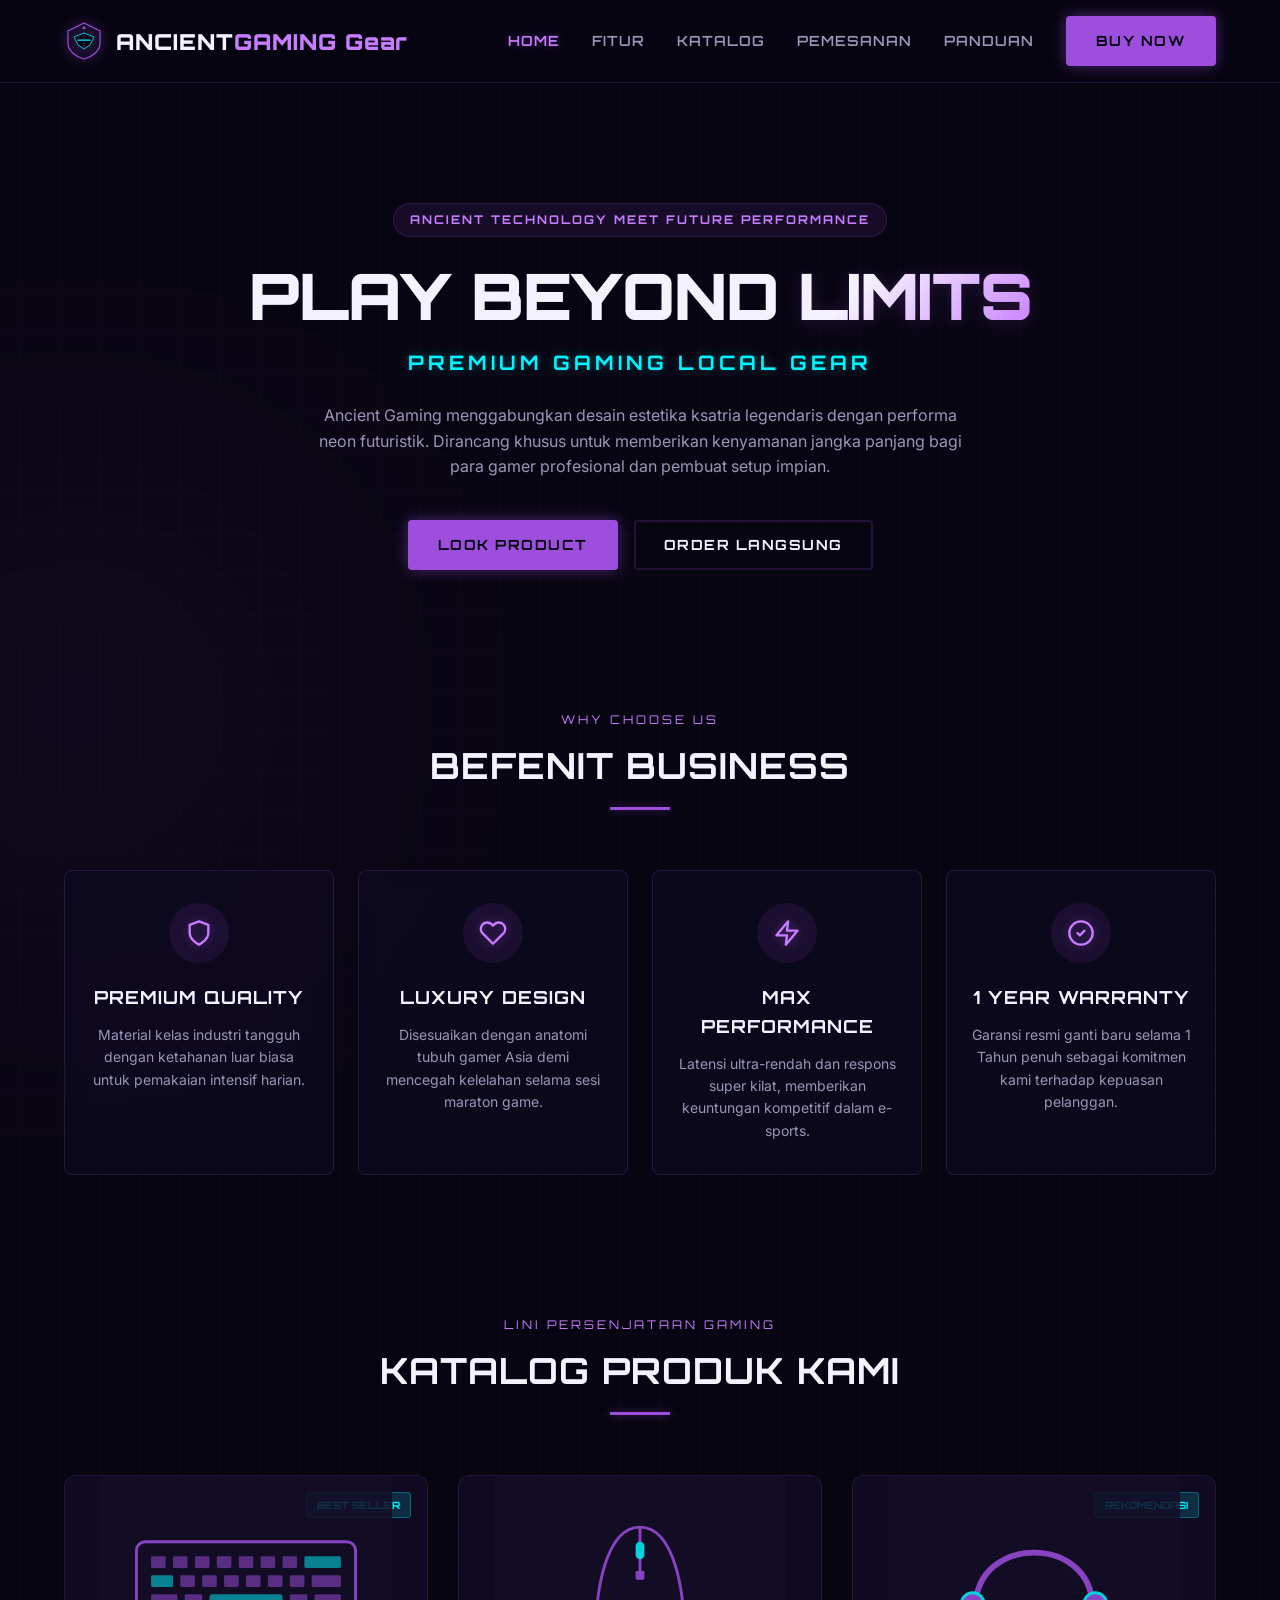
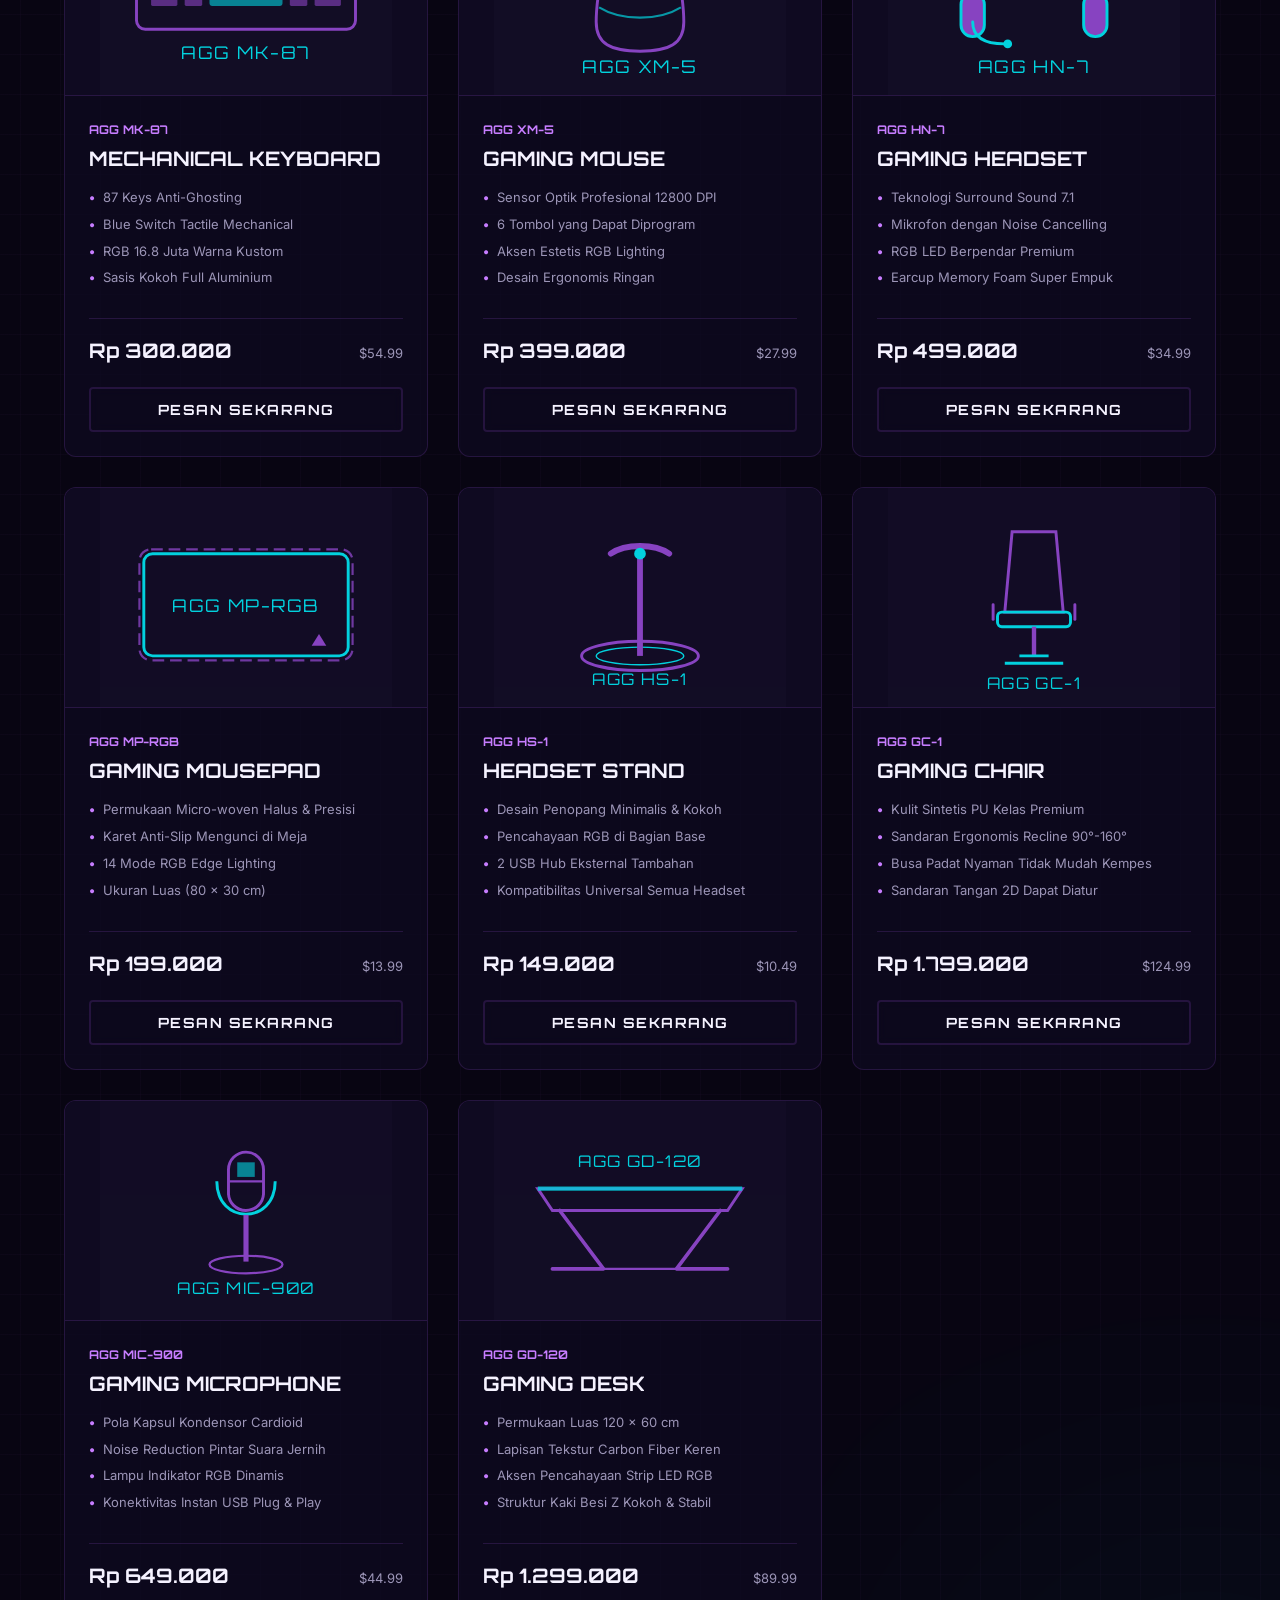
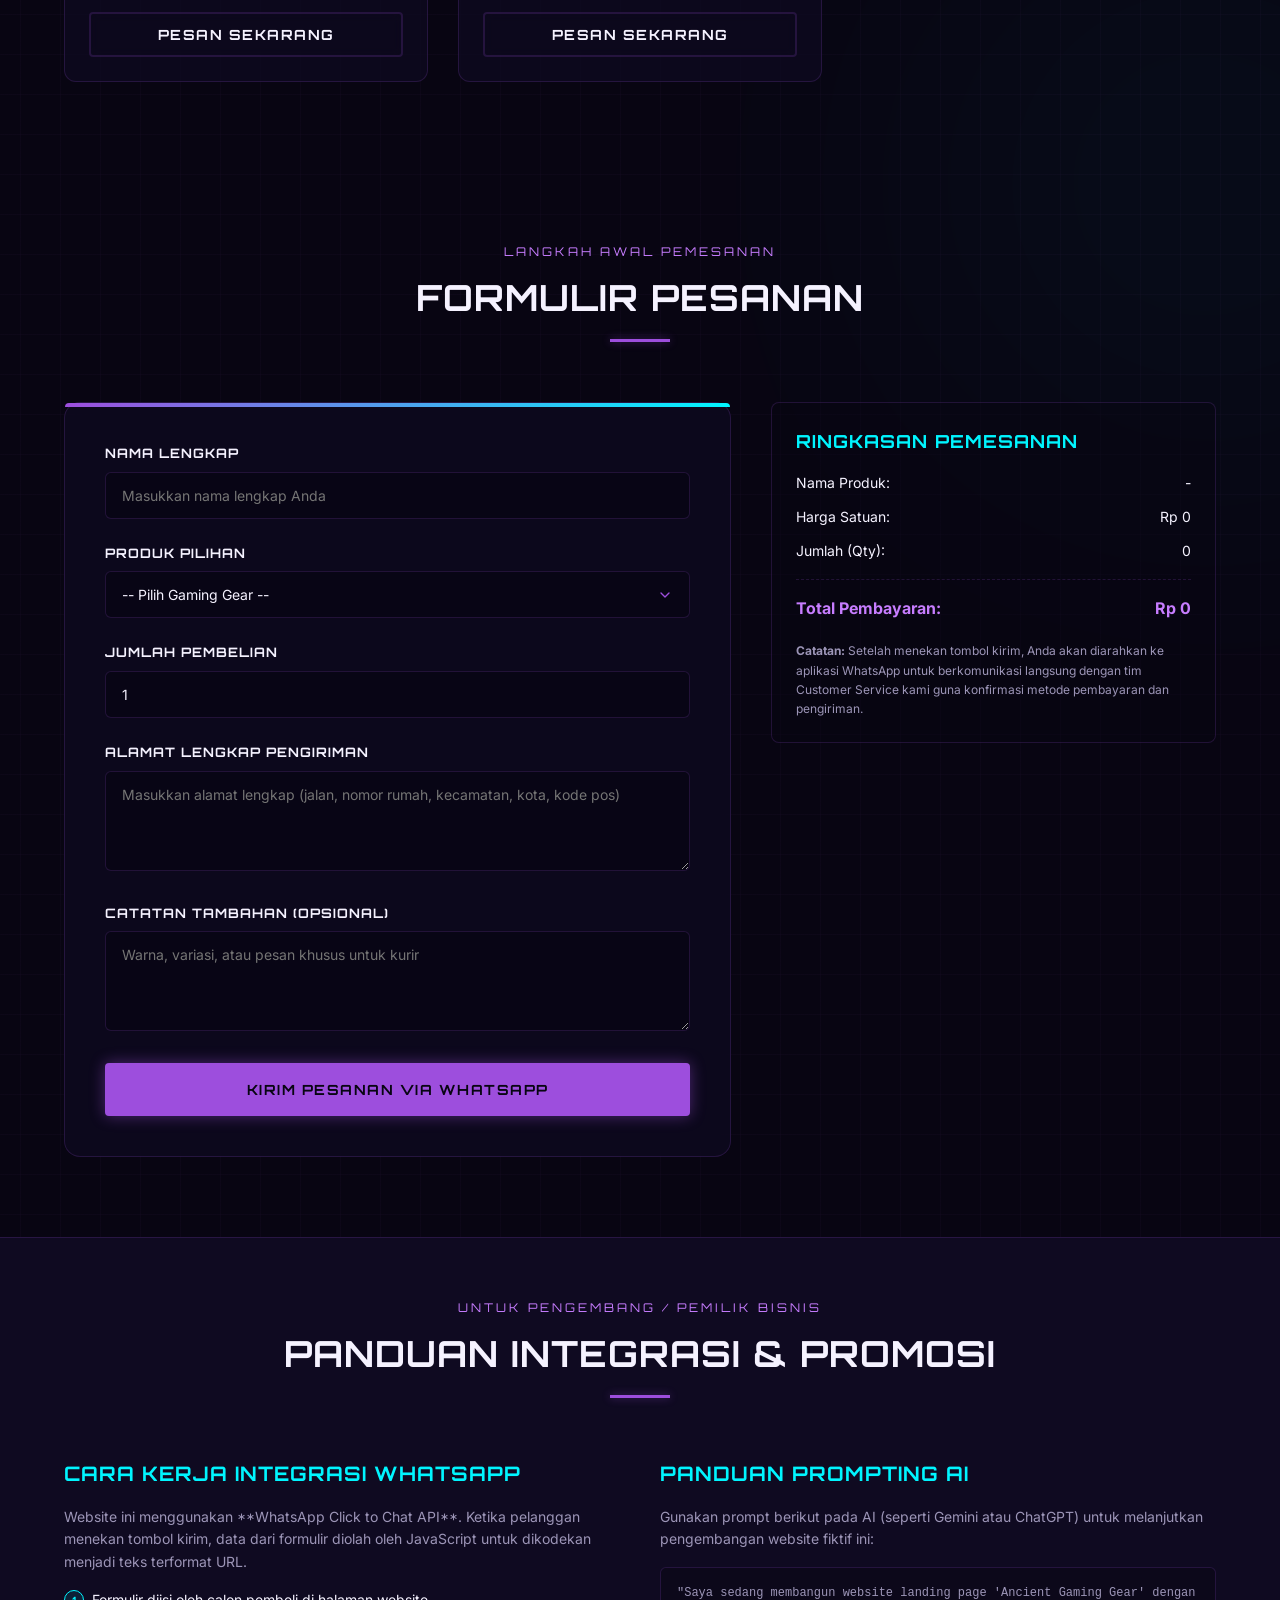
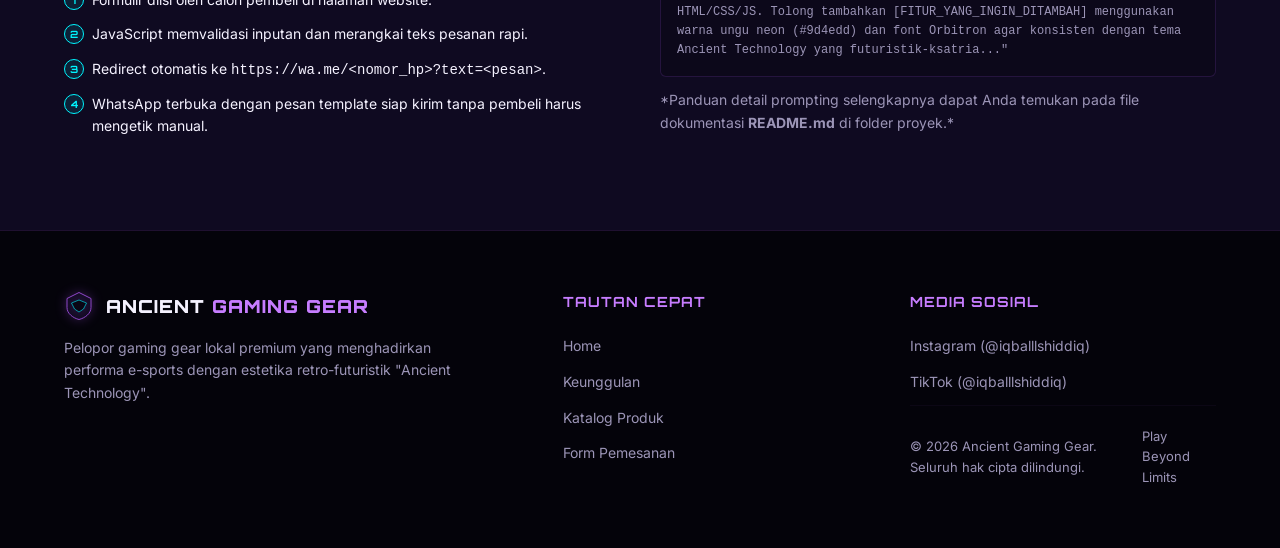
==== index.html @ e2436c17 "Update index.html" ====
<!DOCTYPE html>
<html lang="id">
<head>
  <meta charset="UTF-8">
  <meta name="viewport" content="width=device-width, initial-scale=1.0">
  <meta name="description" content="Ancient Gaming Gear - Brand gaming gear lokal premium dengan tema Ancient Technology. Temukan keyboard mekanikal, mouse, headset, dan aksesoris terbaik dengan harga kompetitif.">
  <meta name="keywords" content="gaming gear, mechanical keyboard, gaming mouse, gaming headset, gaming chair, ancient gaming gear, setup gaming">
  <title>Ancient Gaming | Play Gaming to breaks the limits</title>
  <link rel="stylesheet" href="style.css">
</head>
<body>

  <!-- Header Section -->
  <header>
    <div class="container">
      <a href="#" class="logo">
        <svg viewBox="0 0 100 100" fill="none" xmlns="http://www.w3.org/2000/svg">
          <!-- Outer Shield / Crest -->
          <path d="M50 5 L90 25 L90 55 C90 75 70 90 50 95 C30 90 10 75 10 55 L10 25 Z" stroke="#9d4edd" stroke-width="3" stroke-linejoin="round" fill="rgba(15, 10, 33, 0.6)" />
          <!-- Knight Visor Details -->
          <path d="M25 40 L50 30 L75 40 L65 60 L50 70 L35 60 Z" stroke="#00f5ff" stroke-width="2" stroke-linejoin="round" fill="rgba(8, 5, 18, 0.9)" />
          <!-- Visor Slit -->
          <path d="M35 48 H65" stroke="#00f5ff" stroke-width="3" stroke-linecap="round" />
          <path d="M50 30 V70" stroke="#9d4edd" stroke-dasharray="3 3" stroke-width="1.5" />
          <!-- Crest Gem -->
          <polygon points="50,12 55,20 45,20" fill="#9d4edd" />
        </svg>
        <div class="logo-text">ANCIENT<span>GAMING Gear</span></div>
      </a>

      <button class="nav-toggle" id="navToggle" aria-label="Toggle Menu">
        <span></span>
        <span></span>
        <span></span>
      </button>

      <ul class="nav-menu" id="navMenu">
        <li><a href="#" class="nav-link active">Home</a></li>
        <li><a href="#features" class="nav-link">Fitur</a></li>
        <li><a href="#products" class="nav-link">Katalog</a></li>
        <li><a href="#order" class="nav-link">Pemesanan</a></li>
        <li><a href="#faq" class="nav-link">Panduan</a></li>
        <li><a href="#order" class="btn btn-primary">Buy Now</a></li>
      </ul>
    </div>
  </header>

  <!-- Hero Section -->
  <section class="hero">
    <div class="container">
      <div class="hero-badge">Ancient Technology Meet Future Performance</div>
      <h1>Play Beyond <span>Limits</span></h1>
      <div class="hero-tagline">Premium Gaming Local Gear</div>
      <p class="hero-desc">
        Ancient Gaming  menggabungkan desain estetika ksatria legendaris dengan performa neon futuristik. Dirancang khusus untuk memberikan kenyamanan jangka panjang bagi para gamer profesional dan pembuat setup impian.
      </p>
      <div class="hero-actions">
        <a href="#products" class="btn btn-primary">Look Product</a>
        <a href="#order" class="btn btn-secondary">Order Langsung</a>
      </div>
    </div>
  </section>

  <!-- Features Section -->
  <section class="features" id="features">
    <div class="container">
      <div class="section-header">
        <span class="section-subtitle">Why Choose Us</span>
        <h2 class="section-title">Befenit Business</h2>
      </div>

      <div class="features-grid">
        <div class="feature-card">
          <div class="feature-icon">
            <!-- Shield/Premium Icon -->
            <svg viewBox="0 0 24 24" fill="none" stroke="currentColor" stroke-width="2" stroke-linecap="round" stroke-linejoin="round">
              <path d="M12 22s8-4 8-10V5l-8-3-8 3v7c0 6 8 10 8 10z"/>
            </svg>
          </div>
          <h3>Premium Quality</h3>
          <p>Material kelas industri tangguh dengan ketahanan luar biasa untuk pemakaian intensif harian.</p>
        </div>

        <div class="feature-card">
          <div class="feature-icon">
            <!-- Heart/Ergonomics Icon -->
            <svg viewBox="0 0 24 24" fill="none" stroke="currentColor" stroke-width="2" stroke-linecap="round" stroke-linejoin="round">
              <path d="M20.84 4.61a5.5 5.5 0 0 0-7.78 0L12 5.67l-1.06-1.06a5.5 5.5 0 0 0-7.78 7.78l1.06 1.06L12 21.23l7.78-7.78 1.06-1.06a5.5 5.5 0 0 0 0-7.78z"/>
            </svg>
          </div>
          <h3>Luxury Design</h3>
          <p>Disesuaikan dengan anatomi tubuh gamer Asia demi mencegah kelelahan selama sesi maraton game.</p>
        </div>

        <div class="feature-card">
          <div class="feature-icon">
            <!-- Lightning/Performance Icon -->
            <svg viewBox="0 0 24 24" fill="none" stroke="currentColor" stroke-width="2" stroke-linecap="round" stroke-linejoin="round">
              <polygon points="13 2 3 14 12 14 11 22 21 10 12 10 13 2"/>
            </svg>
          </div>
          <h3>Max Performance</h3>
          <p>Latensi ultra-rendah dan respons super kilat, memberikan keuntungan kompetitif dalam e-sports.</p>
        </div>

        <div class="feature-card">
          <div class="feature-icon">
            <!-- Check/Warranty Icon -->
            <svg viewBox="0 0 24 24" fill="none" stroke="currentColor" stroke-width="2" stroke-linecap="round" stroke-linejoin="round">
              <path d="M12 22c5.523 0 10-4.477 10-10S17.523 2 12 2 2 6.477 2 12s4.477 10 10 10z"/>
              <path d="M9 12l2 2 4-4"/>
            </svg>
          </div>
          <h3>1 Year Warranty</h3>
          <p>Garansi resmi ganti baru selama 1 Tahun penuh sebagai komitmen kami terhadap kepuasan pelanggan.</p>
        </div>
      </div>
    </div>
  </section>

  <!-- Products Section -->
  <section class="products" id="products">
    <div class="container">
      <div class="section-header">
        <span class="section-subtitle">Lini Persenjataan Gaming</span>
        <h2 class="section-title">Katalog Produk kami</h2>
      </div>

      <div class="products-grid">

        <!-- Product 1: Mechanical Keyboard -->
        <div class="product-card" data-product-id="AGG-MK-87">
          <div class="product-img-wrapper">
            <span class="product-badge">Best Seller</span>
            <svg class="product-placeholder-img" viewBox="0 0 200 150" xmlns="http://www.w3.org/2000/svg">
              <rect width="200" height="150" fill="#130e26"/>
              <!-- Base outline -->
              <rect x="25" y="45" width="150" height="60" rx="6" stroke="#9d4edd" stroke-width="2" fill="none" />
              <!-- Keyboard keys -->
              <g fill="#9d4edd" opacity="0.6">
                <!-- Row 1 -->
                <rect x="35" y="55" width="10" height="8" rx="1" />
                <rect x="50" y="55" width="10" height="8" rx="1" />
                <rect x="65" y="55" width="10" height="8" rx="1" />
                <rect x="80" y="55" width="10" height="8" rx="1" />
                <rect x="95" y="55" width="10" height="8" rx="1" />
                <rect x="110" y="55" width="10" height="8" rx="1" />
                <rect x="125" y="55" width="10" height="8" rx="1" />
                <rect x="140" y="55" width="25" height="8" rx="1" fill="#00f5ff" />
                <!-- Row 2 -->
                <rect x="35" y="68" width="15" height="8" rx="1" fill="#00f5ff" />
                <rect x="55" y="68" width="10" height="8" rx="1" />
                <rect x="70" y="68" width="10" height="8" rx="1" />
                <rect x="85" y="68" width="10" height="8" rx="1" />
                <rect x="100" y="68" width="10" height="8" rx="1" />
                <rect x="115" y="68" width="10" height="8" rx="1" />
                <rect x="130" y="68" width="10" height="8" rx="1" />
                <rect x="145" y="68" width="20" height="8" rx="1" />
                <!-- Row 3 (Spacebar row) -->
                <rect x="35" y="81" width="18" height="8" rx="1" />
                <rect x="58" y="81" width="12" height="8" rx="1" />
                <rect x="75" y="81" width="50" height="8" rx="2" fill="#00f5ff" />
                <rect x="130" y="81" width="12" height="8" rx="1" />
                <rect x="147" y="81" width="18" height="8" rx="1" />
              </g>
              <text x="100" y="125" font-family="Orbitron" font-size="12" fill="#00f5ff" text-anchor="middle" letter-spacing="1">AGG MK-87</text>
            </svg>
          </div>
          <div class="product-info">
            <span class="product-code">AGG MK-87</span>
            <h3 class="product-title">Mechanical Keyboard</h3>
            <ul class="product-spec">
              <li>87 Keys Anti-Ghosting</li>
              <li>Blue Switch Tactile Mechanical</li>
              <li>RGB 16.8 Juta Warna Kustom</li>
              <li>Sasis Kokoh Full Aluminium</li>
            </ul>
            <div class="product-price-row">
              <div class="price-idr" data-raw-price="300000">Rp 300.000</div>
              <div class="price-usd">$54.99</div>
            </div>
            <button class="btn btn-secondary product-action" onclick="selectProduct('AGG-MK-87')">Pesan Sekarang</button>
          </div>
        </div>

        <!-- Product 2: Gaming Mouse -->
        <div class="product-card" data-product-id="AGG-XM-5">
          <div class="product-img-wrapper">
            <svg class="product-placeholder-img" viewBox="0 0 200 150" xmlns="http://www.w3.org/2000/svg">
              <rect width="200" height="150" fill="#130e26"/>
              <!-- Mouse Outer shape -->
              <path d="M100 35 C75 35 70 85 70 100 C70 115 80 120 100 120 C120 120 130 115 130 100 C130 85 125 35 100 35 Z" stroke="#9d4edd" stroke-width="2" fill="none" />
              <!-- Mouse Wheel and splits -->
              <line x1="100" y1="35" x2="100" y2="70" stroke="#9d4edd" stroke-width="2" />
              <rect x="97" y="45" width="6" height="12" rx="3" fill="#00f5ff" />
              <!-- DPI Button -->
              <rect x="97" y="65" width="6" height="6" rx="1" fill="#9d4edd" />
              <!-- Glowing neon lines -->
              <path d="M72 90 C80 95 90 97 100 97 C110 97 120 95 128 90" stroke="#00f5ff" stroke-width="1.5" fill="none" opacity="0.7"/>
              <text x="100" y="135" font-family="Orbitron" font-size="12" fill="#00f5ff" text-anchor="middle" letter-spacing="1">AGG XM-5</text>
            </svg>
          </div>
          <div class="product-info">
            <span class="product-code">AGG XM-5</span>
            <h3 class="product-title">Gaming Mouse</h3>
            <ul class="product-spec">
              <li>Sensor Optik Profesional 12800 DPI</li>
              <li>6 Tombol yang Dapat Diprogram</li>
              <li>Aksen Estetis RGB Lighting</li>
              <li>Desain Ergonomis Ringan</li>
            </ul>
            <div class="product-price-row">
              <div class="price-idr" data-raw-price="399000">Rp 399.000</div>
              <div class="price-usd">$27.99</div>
            </div>
            <button class="btn btn-secondary product-action" onclick="selectProduct('AGG-XM-5')">Pesan Sekarang</button>
          </div>
        </div>

        <!-- Product 3: Gaming Headset -->
        <div class="product-card" data-product-id="AGG-HN-7">
          <div class="product-img-wrapper">
            <span class="product-badge">Rekomendasi</span>
            <svg class="product-placeholder-img" viewBox="0 0 200 150" xmlns="http://www.w3.org/2000/svg">
              <rect width="200" height="150" fill="#130e26"/>
              <!-- Headband -->
              <path d="M60 90 C60 40 140 40 140 90" stroke="#9d4edd" stroke-width="4" stroke-linecap="round" fill="none" />
              <!-- Ear cups -->
              <rect x="50" y="80" width="16" height="30" rx="8" fill="#9d4edd" stroke="#00f5ff" stroke-width="2" />
              <rect x="134" y="80" width="16" height="30" rx="8" fill="#9d4edd" stroke="#00f5ff" stroke-width="2" />
              <!-- Mic -->
              <path d="M58 100 C58 115 75 115 80 115" stroke="#00f5ff" stroke-width="2" stroke-linecap="round" fill="none" />
              <circle cx="82" cy="115" r="3" fill="#00f5ff" />
              <text x="100" y="135" font-family="Orbitron" font-size="12" fill="#00f5ff" text-anchor="middle" letter-spacing="1">AGG HN-7</text>
            </svg>
          </div>
          <div class="product-info">
            <span class="product-code">AGG HN-7</span>
            <h3 class="product-title">Gaming Headset</h3>
            <ul class="product-spec">
              <li>Teknologi Surround Sound 7.1</li>
              <li>Mikrofon dengan Noise Cancelling</li>
              <li>RGB LED Berpendar Premium</li>
              <li>Earcup Memory Foam Super Empuk</li>
            </ul>
            <div class="product-price-row">
              <div class="price-idr" data-raw-price="499000">Rp 499.000</div>
              <div class="price-usd">$34.99</div>
            </div>
            <button class="btn btn-secondary product-action" onclick="selectProduct('AGG-HN-7')">Pesan Sekarang</button>
          </div>
        </div>

        <!-- Product 4: Gaming Mousepad -->
        <div class="product-card" data-product-id="AGG-MP-RGB">
          <div class="product-img-wrapper">
            <svg class="product-placeholder-img" viewBox="0 0 200 150" xmlns="http://www.w3.org/2000/svg">
              <rect width="200" height="150" fill="#130e26"/>
              <!-- Mousepad border -->
              <rect x="30" y="45" width="140" height="70" rx="6" stroke="#00f5ff" stroke-width="2" fill="none" />
              <rect x="27" y="42" width="146" height="76" rx="8" stroke="#9d4edd" stroke-width="1.5" stroke-dasharray="8 4" fill="none" opacity="0.8"/>
              <!-- Branding mark in corner -->
              <polygon points="150,100 155,108 145,108" fill="#9d4edd" />
              <text x="100" y="85" font-family="Orbitron" font-size="12" fill="#00f5ff" text-anchor="middle" letter-spacing="1">AGG MP-RGB</text>
            </svg>
          </div>
          <div class="product-info">
            <span class="product-code">AGG MP-RGB</span>
            <h3 class="product-title">Gaming Mousepad</h3>
            <ul class="product-spec">
              <li>Permukaan Micro-woven Halus & Presisi</li>
              <li>Karet Anti-Slip Mengunci di Meja</li>
              <li>14 Mode RGB Edge Lighting</li>
              <li>Ukuran Luas (80 x 30 cm)</li>
            </ul>
            <div class="product-price-row">
              <div class="price-idr" data-raw-price="199000">Rp 199.000</div>
              <div class="price-usd">$13.99</div>
            </div>
            <button class="btn btn-secondary product-action" onclick="selectProduct('AGG-MP-RGB')">Pesan Sekarang</button>
          </div>
        </div>

        <!-- Product 5: Headset Stand -->
        <div class="product-card" data-product-id="AGG-HS-1">
          <div class="product-img-wrapper">
            <svg class="product-placeholder-img" viewBox="0 0 200 150" xmlns="http://www.w3.org/2000/svg">
              <rect width="200" height="150" fill="#130e26"/>
              <!-- Stand Base -->
              <ellipse cx="100" cy="115" rx="40" ry="10" stroke="#9d4edd" stroke-width="2" fill="none" />
              <ellipse cx="100" cy="115" rx="30" ry="6" stroke="#00f5ff" stroke-width="1" fill="none" />
              <!-- Pole -->
              <line x1="100" y1="115" x2="100" y2="45" stroke="#9d4edd" stroke-width="4" />
              <!-- Top Holder -->
              <path d="M80 45 C90 38 110 38 120 45" stroke="#9d4edd" stroke-width="4" stroke-linecap="round" fill="none" />
              <!-- Glowing neon node -->
              <circle cx="100" cy="45" r="4" fill="#00f5ff" />
              <text x="100" y="135" font-family="Orbitron" font-size="11" fill="#00f5ff" text-anchor="middle" letter-spacing="1">AGG HS-1</text>
            </svg>
          </div>
          <div class="product-info">
            <span class="product-code">AGG HS-1</span>
            <h3 class="product-title">Headset Stand</h3>
            <ul class="product-spec">
              <li>Desain Penopang Minimalis & Kokoh</li>
              <li>Pencahayaan RGB di Bagian Base</li>
              <li>2 USB Hub Eksternal Tambahan</li>
              <li>Kompatibilitas Universal Semua Headset</li>
            </ul>
            <div class="product-price-row">
              <div class="price-idr" data-raw-price="149000">Rp 149.000</div>
              <div class="price-usd">$10.49</div>
            </div>
            <button class="btn btn-secondary product-action" onclick="selectProduct('AGG-HS-1')">Pesan Sekarang</button>
          </div>
        </div>

        <!-- Product 6: Gaming Chair -->
        <div class="product-card" data-product-id="AGG-GC-1">
          <div class="product-img-wrapper">
            <svg class="product-placeholder-img" viewBox="0 0 200 150" xmlns="http://www.w3.org/2000/svg">
              <rect width="200" height="150" fill="#130e26"/>
              <!-- Backrest -->
              <path d="M85 30 L115 30 L120 85 L80 85 Z" stroke="#9d4edd" stroke-width="2" fill="none" />
              <!-- Seat cushion -->
              <rect x="75" y="85" width="50" height="10" rx="3" stroke="#00f5ff" stroke-width="2" fill="none" />
              <!-- Armrests -->
              <path d="M72 80 L72 90" stroke="#9d4edd" stroke-width="2" stroke-linecap="round"/>
              <path d="M128 80 L128 90" stroke="#9d4edd" stroke-width="2" stroke-linecap="round"/>
              <!-- Gas lift & base -->
              <line x1="100" y1="95" x2="100" y2="115" stroke="#9d4edd" stroke-width="3" />
              <path d="M80 120 L120 120 M90 115 L110 115" stroke="#00f5ff" stroke-width="2" />
              <text x="100" y="138" font-family="Orbitron" font-size="11" fill="#00f5ff" text-anchor="middle" letter-spacing="1">AGG GC-1</text>
            </svg>
          </div>
          <div class="product-info">
            <span class="product-code">AGG GC-1</span>
            <h3 class="product-title">Gaming Chair</h3>
            <ul class="product-spec">
              <li>Kulit Sintetis PU Kelas Premium</li>
              <li>Sandaran Ergonomis Recline 90°-160°</li>
              <li>Busa Padat Nyaman Tidak Mudah Kempes</li>
              <li>Sandaran Tangan 2D Dapat Diatur</li>
            </ul>
            <div class="product-price-row">
              <div class="price-idr" data-raw-price="1799000">Rp 1.799.000</div>
              <div class="price-usd">$124.99</div>
            </div>
            <button class="btn btn-secondary product-action" onclick="selectProduct('AGG-GC-1')">Pesan Sekarang</button>
          </div>
        </div>

        <!-- Product 7: Gaming Microphone -->
        <div class="product-card" data-product-id="AGG-MIC-900">
          <div class="product-img-wrapper">
            <svg class="product-placeholder-img" viewBox="0 0 200 150" xmlns="http://www.w3.org/2000/svg">
              <rect width="200" height="150" fill="#130e26"/>
              <!-- Microphone mesh body -->
              <rect x="88" y="35" width="24" height="40" rx="12" stroke="#9d4edd" stroke-width="2" fill="none" />
              <line x1="88" y1="55" x2="112" y2="55" stroke="#9d4edd" stroke-width="1.5" />
              <rect x="94" y="42" width="12" height="10" fill="#00f5ff" opacity="0.6" />
              <!-- U-Shape Mount -->
              <path d="M80 55 C80 85 120 85 120 55" stroke="#00f5ff" stroke-width="2" fill="none" />
              <!-- Base and pole -->
              <line x1="100" y1="78" x2="100" y2="110" stroke="#9d4edd" stroke-width="3.5" />
              <ellipse cx="100" cy="112" rx="25" ry="6" fill="none" stroke="#9d4edd" stroke-width="1.5" />
              <text x="100" y="132" font-family="Orbitron" font-size="11" fill="#00f5ff" text-anchor="middle" letter-spacing="1">AGG MIC-900</text>
            </svg>
          </div>
          <div class="product-info">
            <span class="product-code">AGG MIC-900</span>
            <h3 class="product-title">Gaming Microphone</h3>
            <ul class="product-spec">
              <li>Pola Kapsul Kondensor Cardioid</li>
              <li>Noise Reduction Pintar Suara Jernih</li>
              <li>Lampu Indikator RGB Dinamis</li>
              <li>Konektivitas Instan USB Plug & Play</li>
            </ul>
            <div class="product-price-row">
              <div class="price-idr" data-raw-price="649000">Rp 649.000</div>
              <div class="price-usd">$44.99</div>
            </div>
            <button class="btn btn-secondary product-action" onclick="selectProduct('AGG-MIC-900')">Pesan Sekarang</button>
          </div>
        </div>

        <!-- Product 8: Gaming Desk -->
        <div class="product-card" data-product-id="AGG-GD-120">
          <div class="product-img-wrapper">
            <svg class="product-placeholder-img" viewBox="0 0 200 150" xmlns="http://www.w3.org/2000/svg">
              <rect width="200" height="150" fill="#130e26"/>
              <!-- Tabletop -->
              <polygon points="30,60 170,60 160,75 40,75" stroke="#9d4edd" stroke-width="2" fill="none" />
              <!-- LED strip glow effect -->
              <line x1="30" y1="60" x2="170" y2="60" stroke="#00f5ff" stroke-width="3" opacity="0.8" />
              <!-- Legs (Z shaped) -->
              <path d="M45 75 L75 115 H40" stroke="#9d4edd" stroke-width="2.5" stroke-linecap="round" stroke-linejoin="round" fill="none"/>
              <path d="M155 75 L125 115 H160" stroke="#9d4edd" stroke-width="2.5" stroke-linecap="round" stroke-linejoin="round" fill="none"/>
              <!-- Crossbeam -->
              <line x1="75" y1="115" x2="125" y2="115" stroke="#9d4edd" stroke-width="1.5" />
              <text x="100" y="45" font-family="Orbitron" font-size="11" fill="#00f5ff" text-anchor="middle" letter-spacing="1">AGG GD-120</text>
            </svg>
          </div>
          <div class="product-info">
            <span class="product-code">AGG GD-120</span>
            <h3 class="product-title">Gaming Desk</h3>
            <ul class="product-spec">
              <li>Permukaan Luas 120 x 60 cm</li>
              <li>Lapisan Tekstur Carbon Fiber Keren</li>
              <li>Aksen Pencahayaan Strip LED RGB</li>
              <li>Struktur Kaki Besi Z Kokoh & Stabil</li>
            </ul>
            <div class="product-price-row">
              <div class="price-idr" data-raw-price="1299000">Rp 1.299.000</div>
              <div class="price-usd">$89.99</div>
            </div>
            <button class="btn btn-secondary product-action" onclick="selectProduct('AGG-GD-120')">Pesan Sekarang</button>
          </div>
        </div>

      </div>
    </div>
  </section>

  <!-- Checkout Section -->
  <section class="order-section" id="order">
    <div class="container">
      <div class="section-header">
        <span class="section-subtitle">Langkah Awal Pemesanan</span>
        <h2 class="section-title">Formulir Pesanan</h2>
      </div>

      <div class="order-wrapper">
        <!-- Form Pemesanan -->
        <div class="order-card">
          <form id="orderForm">
            <div class="form-group">
              <label for="buyerName" class="form-label">Nama Lengkap</label>
              <input type="text" id="buyerName" class="form-control" placeholder="Masukkan nama lengkap Anda" required>
            </div>

            <div class="form-group">
              <label for="productSelect" class="form-label">Produk Pilihan</label>
              <select id="productSelect" class="form-control" required>
                <option value="" disabled selected>-- Pilih Gaming Gear --</option>
                <option value="AGG-MK-87" data-price="300000">Mechanical Keyboard AGG MK-87 (Rp 300.000)</option>
                <option value="AGG-XM-5" data-price="399000">Gaming Mouse AGG XM-5 (Rp 399.000)</option>
                <option value="AGG-HN-7" data-price="499000">Gaming Headset AGG HN-7 (Rp 499.000)</option>
                <option value="AGG-MP-RGB" data-price="199000">Gaming Mousepad AGG MP-RGB (Rp 199.000)</option>
                <option value="AGG-HS-1" data-price="149000">Headset Stand AGG HS-1 (Rp 149.000)</option>
                <option value="AGG-GC-1" data-price="1799000">Gaming Chair AGG GC-1 (Rp 1.799.000)</option>
                <option value="AGG-MIC-900" data-price="649000">Gaming Microphone AGG MIC-900 (Rp 649.000)</option>
                <option value="AGG-GD-120" data-price="1299000">Gaming Desk AGG GD-120 (Rp 1.299.000)</option>
              </select>
            </div>

            <div class="form-group">
              <label for="orderQty" class="form-label">Jumlah Pembelian</label>
              <input type="number" id="orderQty" class="form-control" value="1" min="1" max="10" required>
            </div>

            <div class="form-group">
              <label for="buyerAddress" class="form-label">Alamat Lengkap Pengiriman</label>
              <textarea id="buyerAddress" class="form-control" placeholder="Masukkan alamat lengkap (jalan, nomor rumah, kecamatan, kota, kode pos)" required></textarea>
            </div>

            <div class="form-group">
              <label for="orderNotes" class="form-label">Catatan Tambahan (Opsional)</label>
              <textarea id="orderNotes" class="form-control" placeholder="Warna, variasi, atau pesan khusus untuk kurir"></textarea>
            </div>

            <button type="submit" class="btn btn-primary" style="width: 100%; padding: 16px;">Kirim Pesanan via WhatsApp</button>
          </form>
        </div>

        <!-- Ringkasan Pesanan (Summary) -->
        <div class="order-summary">
          <h3>Ringkasan Pemesanan</h3>
          <div class="summary-row">
            <span>Nama Produk:</span>
            <span id="summaryProductName">-</span>
          </div>
          <div class="summary-row">
            <span>Harga Satuan:</span>
            <span id="summaryProductPrice">Rp 0</span>
          </div>
          <div class="summary-row">
            <span>Jumlah (Qty):</span>
            <span id="summaryQty">0</span>
          </div>
          <div class="summary-row total">
            <span>Total Pembayaran:</span>
            <span id="summaryTotal">Rp 0</span>
          </div>
          
          <div class="summary-note">
            <strong>Catatan:</strong> Setelah menekan tombol kirim, Anda akan diarahkan ke aplikasi WhatsApp untuk berkomunikasi langsung dengan tim Customer Service kami guna konfirmasi metode pembayaran dan pengiriman.
          </div>
        </div>
      </div>
    </div>
  </section>

  <!-- Info & Panduan Section -->
  <section class="info-section" id="faq">
    <div class="container">
      <div class="section-header">
        <span class="section-subtitle">Untuk Pengembang / Pemilik Bisnis</span>
        <h2 class="section-title">Panduan Integrasi & Promosi</h2>
      </div>

      <div class="info-grid">
        <div class="info-block">
          <h3>Cara Kerja Integrasi WhatsApp</h3>
          <p>
            Website ini menggunakan **WhatsApp Click to Chat API**. Ketika pelanggan menekan tombol kirim, data dari formulir diolah oleh JavaScript untuk dikodekan menjadi teks terformat URL.
          </p>
          <ul class="info-steps">
            <li data-step="1">Formulir diisi oleh calon pembeli di halaman website.</li>
            <li data-step="2">JavaScript memvalidasi inputan dan merangkai teks pesanan rapi.</li>
            <li data-step="3">Redirect otomatis ke <code>https://wa.me/&lt;nomor_hp&gt;?text=&lt;pesan&gt;</code>.</li>
            <li data-step="4">WhatsApp terbuka dengan pesan template siap kirim tanpa pembeli harus mengetik manual.</li>
          </ul>
        </div>

        <div class="info-block">
          <h3>Panduan Prompting AI</h3>
          <p>
            Gunakan prompt berikut pada AI (seperti Gemini atau ChatGPT) untuk melanjutkan pengembangan website fiktif ini:
          </p>
          <div style="background: rgba(8, 5, 18, 0.4); border: 1px solid var(--glass-border); padding: 16px; border-radius: 6px; font-family: monospace; font-size: 12px; color: var(--text-muted);">
            "Saya sedang membangun website landing page 'Ancient Gaming Gear' dengan HTML/CSS/JS. Tolong tambahkan [FITUR_YANG_INGIN_DITAMBAH] menggunakan warna ungu neon (#9d4edd) dan font Orbitron agar konsisten dengan tema Ancient Technology yang futuristik-ksatria..."
          </div>
          <p style="margin-top: 12px;">
            *Panduan detail prompting selengkapnya dapat Anda temukan pada file dokumentasi <strong>README.md</strong> di folder proyek.*
          </p>
        </div>
      </div>
    </div>
  </section>

  <!-- Footer Section -->
  <footer>
    <div class="container">
      <div class="footer-grid">
        <div class="footer-about">
          <a href="#" class="logo">
            <svg viewBox="0 0 100 100" fill="none" xmlns="http://www.w3.org/2000/svg" style="width:30px; height:30px;">
              <path d="M50 5 L90 25 L90 55 C90 75 70 90 50 95 C30 90 10 75 10 55 L10 25 Z" stroke="#9d4edd" stroke-width="3" stroke-linejoin="round" fill="rgba(15, 10, 33, 0.6)" />
              <path d="M25 40 L50 30 L75 40 L65 60 L50 70 L35 60 Z" stroke="#00f5ff" stroke-width="2" stroke-linejoin="round" fill="rgba(8, 5, 18, 0.9)" />
            </svg>
            <div class="logo-text" style="font-size:18px;">ANCIENT <span>GAMING GEAR</span></div>
          </a>
          <p>Pelopor gaming gear lokal premium yang menghadirkan performa e-sports dengan estetika retro-futuristik "Ancient Technology".</p>
        </div>

        <div class="footer-links">
          <h4>Tautan Cepat</h4>
          <ul>
            <li><a href="#">Home</a></li>
            <li><a href="#features">Keunggulan</a></li>
            <li><a href="#products">Katalog Produk</a></li>
            <li><a href="#order">Form Pemesanan</a></li>
          </ul>
        </div>

        <div class="footer-links">
          <h4>Media Sosial</h4>
          <ul>
            <li><a href="https://instagram.com/iqballlshiddiq" target="_blank">Instagram (@iqballlshiddiq)</a></li>
            <li><a href="https://tiktok.com/@iqballlshiddiq" target="_blank">TikTok (@iqballlshiddiq)</a></li>

      <div class="footer-bottom">
        <div>&copy; 2026 Ancient Gaming Gear. Seluruh hak cipta dilindungi.</div>
        <div class="social-links">
          <span>Play Beyond Limits</span>
        </div>
      </div>
    </div>
  </footer>

  <script src="app.js"></script>
</body>
</html>
---- style.css ----
/* ==========================================================================
   ANCIENT GAMING GEAR - PREMIUM STYLE SHEET
   Theme: Ancient Technology (Futuristic Cyber-Medieval / Neon Purple & Black)
   ========================================================================== */

/* Fonts Import */
@import url('https://fonts.googleapis.com/css2?family=Inter:wght@300;400;500;600;700&family=Orbitron:wght@400;700;900&family=Rajdhani:wght@500;600;700&display=swap');

/* CSS Variables */
:root {
  --bg-primary: #080512;
  --bg-secondary: #0f0a21;
  --bg-tertiary: #171133;
  
  --neon-purple: #9d4edd;
  --neon-purple-bright: #c77dff;
  --neon-purple-glow: rgba(157, 78, 221, 0.45);
  
  --neon-cyan: #00f5ff;
  --neon-cyan-glow: rgba(0, 245, 255, 0.35);
  
  --text-main: #f5f2ff;
  --text-muted: #9c95b7;
  --text-dark: #080512;
  
  --glass-bg: rgba(15, 10, 33, 0.7);
  --glass-border: rgba(157, 78, 221, 0.18);
  --glass-border-hover: rgba(157, 78, 221, 0.5);
  
  --transition-speed: 0.3s;
  --font-display: 'Orbitron', 'Rajdhani', sans-serif;
  --font-body: 'Inter', sans-serif;
  
  --container-width: 1200px;
}

/* Global Reset */
*, *::before, *::after {
  box-sizing: border-box;
  margin: 0;
  padding: 0;
}

html {
  scroll-behavior: smooth;
  font-family: var(--font-body);
  background-color: var(--bg-primary);
  color: var(--text-main);
  overflow-x: hidden;
}

/* Custom Scrollbar */
::-webkit-scrollbar {
  width: 8px;
}
::-webkit-scrollbar-track {
  background: var(--bg-primary);
}
::-webkit-scrollbar-thumb {
  background: var(--bg-tertiary);
  border-radius: 4px;
  border: 1px solid var(--glass-border);
}
::-webkit-scrollbar-thumb:hover {
  background: var(--neon-purple);
  box-shadow: 0 0 10px var(--neon-purple-glow);
}

body {
  line-height: 1.6;
  position: relative;
  /* Cybernetic Grid Background */
  background-image: 
    linear-gradient(rgba(157, 78, 221, 0.03) 1px, transparent 1px),
    linear-gradient(90deg, rgba(157, 78, 221, 0.03) 1px, transparent 1px);
  background-size: 40px 40px;
  background-position: center;
}

/* Background Glowing Orbs */
body::before, body::after {
  content: "";
  position: absolute;
  width: 350px;
  height: 350px;
  border-radius: 50%;
  background: var(--neon-purple);
  filter: blur(160px);
  opacity: 0.15;
  z-index: -1;
  pointer-events: none;
}
body::before {
  top: 10%;
  left: -100px;
}
body::after {
  top: 60%;
  right: -100px;
  background: var(--neon-cyan);
  filter: blur(180px);
  opacity: 0.1;
}

/* Helper Layout Classes */
.container {
  max-width: var(--container-width);
  margin: 0 auto;
  padding: 0 24px;
  position: relative;
}

/* Buttons */
.btn {
  display: inline-flex;
  align-items: center;
  justify-content: center;
  padding: 12px 28px;
  font-family: var(--font-display);
  font-weight: 700;
  text-transform: uppercase;
  letter-spacing: 1.5px;
  font-size: 14px;
  border: 2px solid transparent;
  border-radius: 4px;
  cursor: pointer;
  transition: all var(--transition-speed) ease;
  text-decoration: none;
  position: relative;
  overflow: hidden;
}

.btn-primary {
  background-color: var(--neon-purple);
  color: var(--text-dark);
  box-shadow: 0 0 15px var(--neon-purple-glow);
}
.btn-primary:hover {
  background-color: transparent;
  color: var(--neon-purple-bright);
  border-color: var(--neon-purple);
  box-shadow: 0 0 25px var(--neon-purple-glow);
  transform: translateY(-2px);
}

.btn-secondary {
  background-color: transparent;
  border-color: var(--glass-border);
  color: var(--text-main);
  backdrop-filter: blur(5px);
}
.btn-secondary:hover {
  border-color: var(--neon-cyan);
  color: var(--neon-cyan);
  box-shadow: 0 0 15px var(--neon-cyan-glow);
  transform: translateY(-2px);
}

/* Navigation */
header {
  position: sticky;
  top: 0;
  z-index: 100;
  background: rgba(8, 5, 18, 0.85);
  backdrop-filter: blur(12px);
  border-bottom: 1px solid var(--glass-border);
  padding: 16px 0;
}

header .container {
  display: flex;
  justify-content: space-between;
  align-items: center;
}

.logo {
  display: flex;
  align-items: center;
  gap: 12px;
  text-decoration: none;
  font-family: var(--font-display);
  font-weight: 900;
  font-size: 22px;
  color: var(--text-main);
  letter-spacing: 1px;
}

.logo svg {
  width: 40px;
  height: 40px;
  filter: drop-shadow(0 0 6px var(--neon-purple-glow));
}

.logo-text span {
  color: var(--neon-purple-bright);
}

.nav-menu {
  display: flex;
  list-style: none;
  gap: 32px;
  align-items: center;
}

.nav-link {
  text-decoration: none;
  color: var(--text-muted);
  font-family: var(--font-display);
  font-size: 14px;
  letter-spacing: 1px;
  font-weight: 600;
  text-transform: uppercase;
  transition: color var(--transition-speed) ease;
}

.nav-link:hover, .nav-link.active {
  color: var(--neon-purple-bright);
  text-shadow: 0 0 8px var(--neon-purple-glow);
}

/* Mobile Nav Toggle */
.nav-toggle {
  display: none;
  background: none;
  border: none;
  cursor: pointer;
  padding: 8px;
}
.nav-toggle span {
  display: block;
  width: 24px;
  height: 2px;
  background: var(--text-main);
  margin: 5px 0;
  transition: var(--transition-speed);
}

/* Hero Section */
.hero {
  padding: 120px 0 80px 0;
  text-align: center;
  position: relative;
  overflow: hidden;
}

.hero-badge {
  display: inline-block;
  padding: 6px 16px;
  background: rgba(157, 78, 221, 0.1);
  border: 1px solid var(--glass-border);
  color: var(--neon-purple-bright);
  font-family: var(--font-display);
  font-weight: 700;
  font-size: 12px;
  letter-spacing: 2px;
  text-transform: uppercase;
  border-radius: 50px;
  margin-bottom: 24px;
  box-shadow: 0 0 10px rgba(157, 78, 221, 0.05);
}

.hero h1 {
  font-family: var(--font-display);
  font-size: 64px;
  font-weight: 900;
  line-height: 1.1;
  letter-spacing: -1px;
  margin-bottom: 16px;
  text-transform: uppercase;
}

.hero h1 span {
  background: linear-gradient(135deg, var(--text-main) 30%, var(--neon-purple-bright) 100%);
  -webkit-background-clip: text;
  -webkit-text-fill-color: transparent;
  filter: drop-shadow(0 2px 8px rgba(157, 78, 221, 0.2));
}

.hero-tagline {
  font-family: var(--font-display);
  font-size: 20px;
  color: var(--neon-cyan);
  letter-spacing: 4px;
  text-transform: uppercase;
  margin-bottom: 24px;
  font-weight: 700;
  text-shadow: 0 0 10px var(--neon-cyan-glow);
}

.hero-desc {
  max-width: 650px;
  margin: 0 auto 40px auto;
  color: var(--text-muted);
  font-size: 16px;
}

.hero-actions {
  display: flex;
  justify-content: center;
  gap: 16px;
}

/* Feature Highlights */
.features {
  padding: 60px 0;
}

.features-grid {
  display: grid;
  grid-template-columns: repeat(auto-fit, minmax(240px, 1fr));
  gap: 24px;
}

.feature-card {
  background: var(--glass-bg);
  border: 1px solid var(--glass-border);
  border-radius: 8px;
  padding: 32px 24px;
  text-align: center;
  transition: all var(--transition-speed) ease;
  backdrop-filter: blur(10px);
}

.feature-card:hover {
  transform: translateY(-5px);
  border-color: var(--glass-border-hover);
  box-shadow: 0 10px 25px rgba(157, 78, 221, 0.1);
}

.feature-icon {
  width: 60px;
  height: 60px;
  margin: 0 auto 20px auto;
  background: rgba(157, 78, 221, 0.1);
  border-radius: 50%;
  display: flex;
  align-items: center;
  justify-content: center;
  color: var(--neon-purple-bright);
}

.feature-icon svg {
  width: 28px;
  height: 28px;
  filter: drop-shadow(0 0 4px var(--neon-purple-glow));
}

.feature-card h3 {
  font-family: var(--font-display);
  font-size: 18px;
  text-transform: uppercase;
  letter-spacing: 1px;
  margin-bottom: 12px;
}

.feature-card p {
  font-size: 14px;
  color: var(--text-muted);
}

/* Section Header */
.section-header {
  text-align: center;
  margin-bottom: 60px;
  position: relative;
}

.section-subtitle {
  font-family: var(--font-display);
  font-size: 12px;
  letter-spacing: 3px;
  color: var(--neon-purple-bright);
  text-transform: uppercase;
  display: block;
  margin-bottom: 8px;
}

.section-title {
  font-family: var(--font-display);
  font-size: 36px;
  font-weight: 700;
  text-transform: uppercase;
  letter-spacing: 1px;
  position: relative;
  display: inline-block;
}

.section-title::after {
  content: "";
  display: block;
  width: 60px;
  height: 3px;
  background: var(--neon-purple);
  margin: 12px auto 0 auto;
  box-shadow: 0 0 8px var(--neon-purple-glow);
}

/* Products Section */
.products {
  padding: 80px 0;
}

.products-grid {
  display: grid;
  grid-template-columns: repeat(auto-fit, minmax(280px, 1fr));
  gap: 30px;
}

.product-card {
  background: var(--glass-bg);
  border: 1px solid var(--glass-border);
  border-radius: 12px;
  overflow: hidden;
  transition: all var(--transition-speed) cubic-bezier(0.25, 0.46, 0.45, 0.94);
  display: flex;
  flex-direction: column;
}

.product-card:hover {
  transform: translateY(-8px);
  border-color: var(--neon-purple);
  box-shadow: 0 15px 35px rgba(157, 78, 221, 0.15);
}

.product-img-wrapper {
  width: 100%;
  height: 220px;
  background: var(--bg-secondary);
  position: relative;
  display: flex;
  align-items: center;
  justify-content: center;
  overflow: hidden;
  border-bottom: 1px solid var(--glass-border);
}

.product-placeholder-img {
  width: 100%;
  height: 100%;
  object-fit: cover;
  opacity: 0.85;
  transition: transform var(--transition-speed) ease;
}

.product-card:hover .product-placeholder-img {
  transform: scale(1.05);
  opacity: 1;
}

.product-badge {
  position: absolute;
  top: 16px;
  right: 16px;
  background: rgba(0, 245, 255, 0.15);
  border: 1px solid rgba(0, 245, 255, 0.3);
  color: var(--neon-cyan);
  padding: 4px 10px;
  font-size: 10px;
  font-family: var(--font-display);
  font-weight: 700;
  text-transform: uppercase;
  border-radius: 4px;
}

.product-info {
  padding: 24px;
  display: flex;
  flex-direction: column;
  flex-grow: 1;
}

.product-code {
  font-family: var(--font-display);
  font-size: 12px;
  color: var(--neon-purple-bright);
  font-weight: 700;
  margin-bottom: 4px;
}

.product-title {
  font-family: var(--font-display);
  font-size: 20px;
  font-weight: 700;
  margin-bottom: 12px;
  text-transform: uppercase;
}

.product-spec {
  list-style: none;
  font-size: 13px;
  color: var(--text-muted);
  margin-bottom: 24px;
  flex-grow: 1;
}

.product-spec li {
  margin-bottom: 6px;
  display: flex;
  align-items: center;
  gap: 8px;
}

.product-spec li::before {
  content: "•";
  color: var(--neon-purple-bright);
  font-weight: bold;
}

.product-price-row {
  display: flex;
  justify-content: space-between;
  align-items: baseline;
  padding-top: 16px;
  border-top: 1px solid var(--glass-border);
  margin-bottom: 20px;
}

.price-idr {
  font-family: var(--font-display);
  font-size: 20px;
  font-weight: 700;
  color: var(--text-main);
}

.price-usd {
  font-size: 13px;
  color: var(--text-muted);
}

.product-action {
  width: 100%;
}

/* Order Section (Checkout) */
.order-section {
  padding: 80px 0;
  position: relative;
}

.order-wrapper {
  display: grid;
  grid-template-columns: 1.2fr 0.8fr;
  gap: 40px;
  align-items: start;
}

.order-card {
  background: var(--glass-bg);
  border: 1px solid var(--glass-border);
  border-radius: 16px;
  padding: 40px;
  backdrop-filter: blur(15px);
  position: relative;
}

.order-card::before {
  content: "";
  position: absolute;
  top: 0;
  left: 0;
  right: 0;
  height: 4px;
  background: linear-gradient(90deg, var(--neon-purple), var(--neon-cyan));
  border-radius: 16px 16px 0 0;
}

.form-group {
  margin-bottom: 24px;
}

.form-label {
  display: block;
  font-family: var(--font-display);
  font-size: 13px;
  font-weight: 700;
  letter-spacing: 1px;
  text-transform: uppercase;
  color: var(--text-main);
  margin-bottom: 8px;
}

.form-control {
  width: 100%;
  background: rgba(8, 5, 18, 0.6);
  border: 1px solid var(--glass-border);
  border-radius: 6px;
  padding: 14px 16px;
  color: var(--text-main);
  font-family: var(--font-body);
  font-size: 14px;
  transition: all var(--transition-speed) ease;
}

.form-control:focus {
  outline: none;
  border-color: var(--neon-purple-bright);
  box-shadow: 0 0 10px var(--neon-purple-glow);
  background: rgba(15, 10, 33, 0.8);
}

select.form-control {
  cursor: pointer;
  appearance: none;
  background-image: url("data:image/svg+xml,%3Csvg xmlns='http://www.w3.org/2000/svg' width='24' height='24' viewBox='0 0 24 24' fill='none' stroke='%239d4edd' stroke-width='2' stroke-linecap='round' stroke-linejoin='round'%3E%3Cpolyline points='6 9 12 15 18 9'%3E%3C/polyline%3E%3C/svg%3E");
  background-repeat: no-repeat;
  background-position: right 16px center;
  background-size: 16px;
}

textarea.form-control {
  resize: vertical;
  min-height: 100px;
}

.order-summary {
  background: rgba(8, 5, 18, 0.4);
  border: 1px solid var(--glass-border);
  border-radius: 8px;
  padding: 24px;
}

.order-summary h3 {
  font-family: var(--font-display);
  font-size: 18px;
  text-transform: uppercase;
  letter-spacing: 1px;
  margin-bottom: 16px;
  color: var(--neon-cyan);
}

.summary-row {
  display: flex;
  justify-content: space-between;
  margin-bottom: 12px;
  font-size: 14px;
}

.summary-row.total {
  border-top: 1px dashed var(--glass-border);
  padding-top: 16px;
  margin-top: 16px;
  font-weight: 700;
  font-size: 16px;
  color: var(--neon-purple-bright);
}

.summary-note {
  margin-top: 20px;
  font-size: 12px;
  color: var(--text-muted);
}

/* Info Section (FAQ & WhatsApp explanation) */
.info-section {
  padding: 60px 0 80px 0;
  border-top: 1px solid var(--glass-border);
  background: var(--bg-secondary);
}

.info-grid {
  display: grid;
  grid-template-columns: repeat(auto-fit, minmax(300px, 1fr));
  gap: 40px;
}

.info-block h3 {
  font-family: var(--font-display);
  font-size: 20px;
  text-transform: uppercase;
  letter-spacing: 1px;
  margin-bottom: 16px;
  color: var(--neon-cyan);
}

.info-block p {
  color: var(--text-muted);
  font-size: 14px;
  margin-bottom: 16px;
}

.info-steps {
  list-style: none;
  font-size: 14px;
}

.info-steps li {
  margin-bottom: 12px;
  position: relative;
  padding-left: 28px;
}

.info-steps li::before {
  content: attr(data-step);
  position: absolute;
  left: 0;
  top: 1px;
  width: 20px;
  height: 20px;
  background: rgba(0, 245, 255, 0.1);
  border: 1px solid var(--neon-cyan);
  color: var(--neon-cyan);
  border-radius: 50%;
  display: flex;
  align-items: center;
  justify-content: center;
  font-size: 10px;
  font-family: var(--font-display);
  font-weight: bold;
}

/* Footer */
footer {
  background: #04030a;
  border-top: 1px solid var(--glass-border);
  padding: 60px 0 20px 0;
}

.footer-grid {
  display: grid;
  grid-template-columns: 1.5fr 1fr 1fr;
  gap: 40px;
  margin-bottom: 40px;
}

.footer-about p {
  color: var(--text-muted);
  font-size: 14px;
  margin-top: 16px;
  max-width: 400px;
}

.footer-links h4 {
  font-family: var(--font-display);
  font-size: 14px;
  text-transform: uppercase;
  letter-spacing: 1px;
  margin-bottom: 20px;
  color: var(--neon-purple-bright);
}

.footer-links ul {
  list-style: none;
}

.footer-links ul li {
  margin-bottom: 10px;
}

.footer-links ul li a {
  text-decoration: none;
  color: var(--text-muted);
  font-size: 14px;
  transition: color var(--transition-speed) ease;
}

.footer-links ul li a:hover {
  color: var(--neon-cyan);
}

.footer-bottom {
  border-top: 1px solid rgba(157, 78, 221, 0.05);
  padding-top: 20px;
  display: flex;
  justify-content: space-between;
  align-items: center;
  font-size: 13px;
  color: var(--text-muted);
}

.social-links {
  display: flex;
  gap: 16px;
}

.social-link {
  color: var(--text-muted);
  transition: color var(--transition-speed) ease;
}

.social-link:hover {
  color: var(--neon-purple-bright);
  filter: drop-shadow(0 0 5px var(--neon-purple-glow));
}

/* ==========================================================================
   Responsive Adjustments
   ========================================================================== */

@media (max-width: 992px) {
  .hero h1 {
    font-size: 48px;
  }
  
  .order-wrapper {
    grid-template-columns: 1fr;
  }
}

@media (max-width: 768px) {
  header {
    padding: 12px 0;
  }
  
  .nav-menu {
    position: fixed;
    top: 69px;
    left: -100%;
    width: 100%;
    height: calc(100vh - 69px);
    background: var(--bg-secondary);
    flex-direction: column;
    padding: 40px;
    gap: 24px;
    transition: left var(--transition-speed) ease;
    border-top: 1px solid var(--glass-border);
  }
  
  .nav-menu.active {
    left: 0;
  }
  
  .nav-toggle {
    display: block;
  }
  
  .nav-toggle.active span:nth-child(1) {
    transform: rotate(45deg) translate(5px, 5px);
  }
  
  .nav-toggle.active span:nth-child(2) {
    opacity: 0;
  }
  
  .nav-toggle.active span:nth-child(3) {
    transform: rotate(-45deg) translate(6px, -6px);
  }
  
  .hero {
    padding: 80px 0 50px 0;
  }
  
  .hero h1 {
    font-size: 38px;
  }
  
  .hero-tagline {
    font-size: 16px;
    letter-spacing: 2px;
  }
  
  .section-title {
    font-size: 28px;
  }
  
  .footer-grid {
    grid-template-columns: 1fr;
    gap: 30px;
  }
  
  .footer-bottom {
    flex-direction: column;
    gap: 16px;
    text-align: center;
  }
}
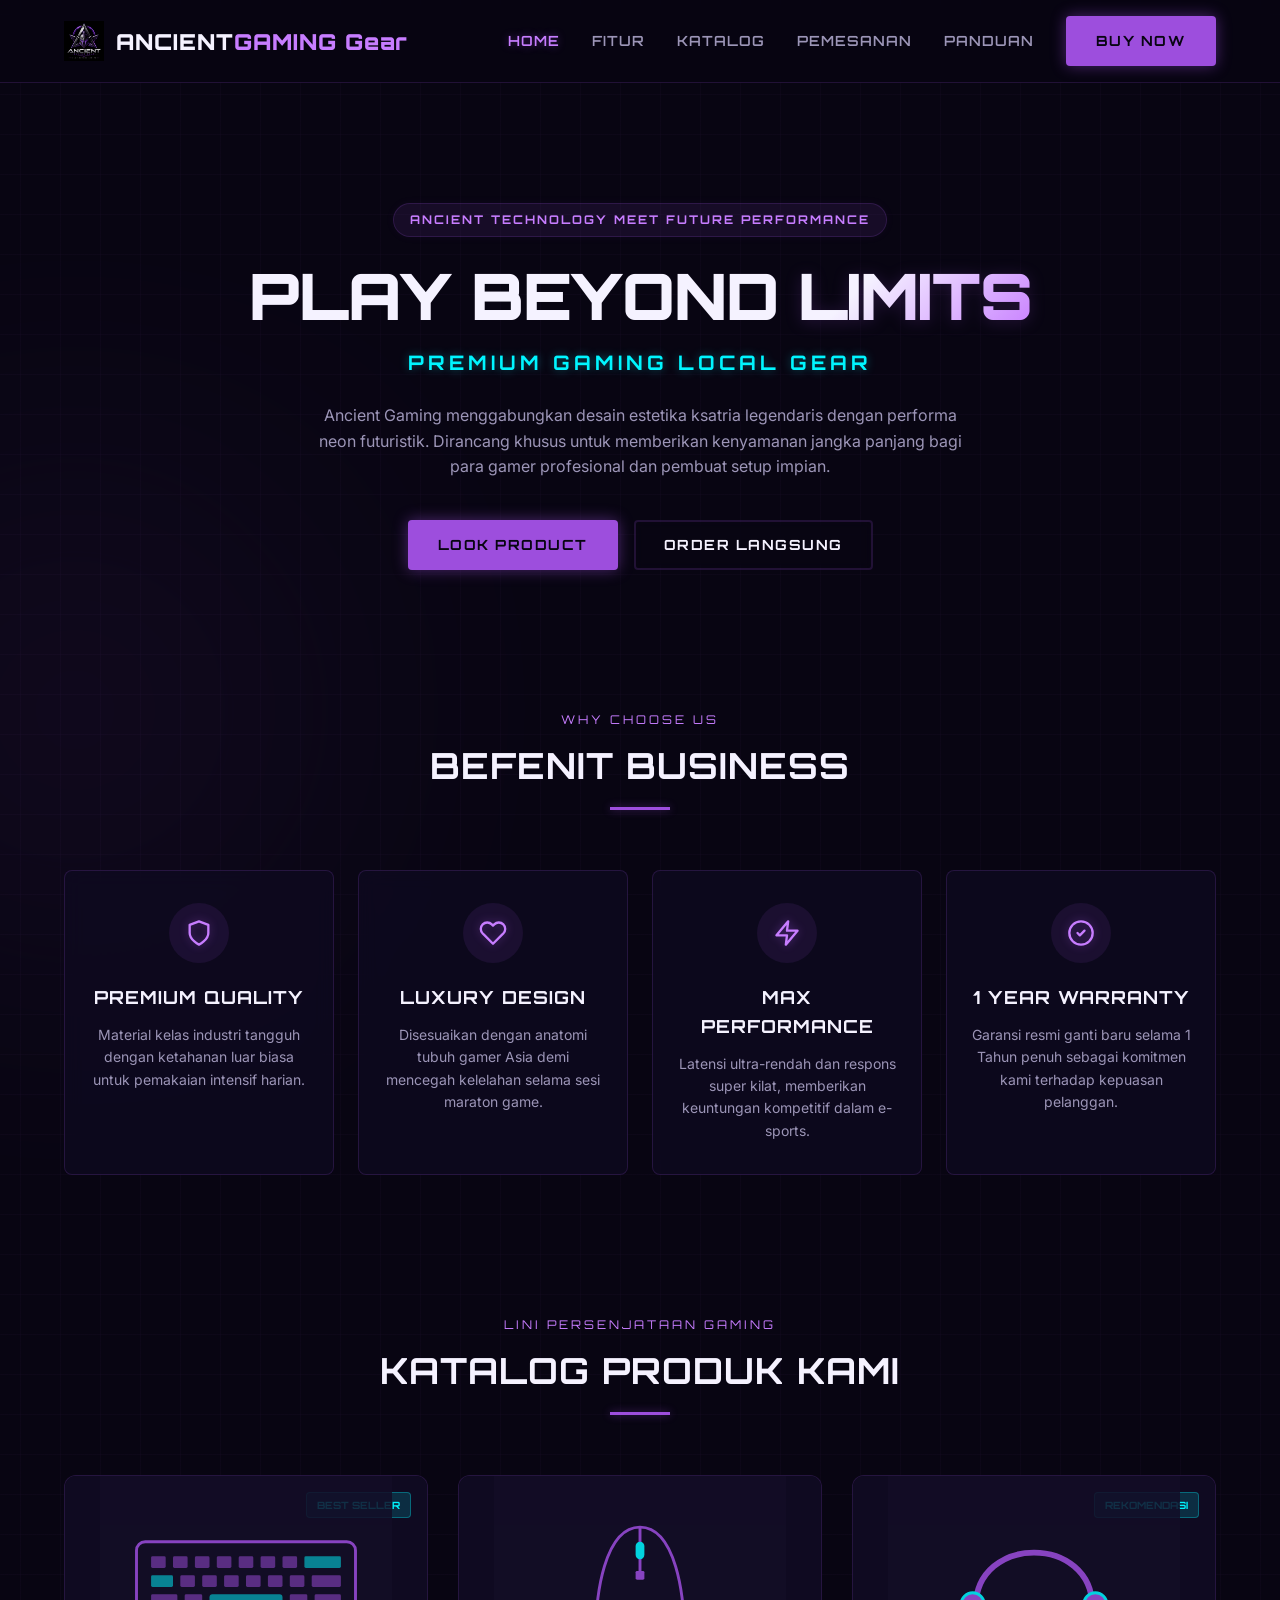
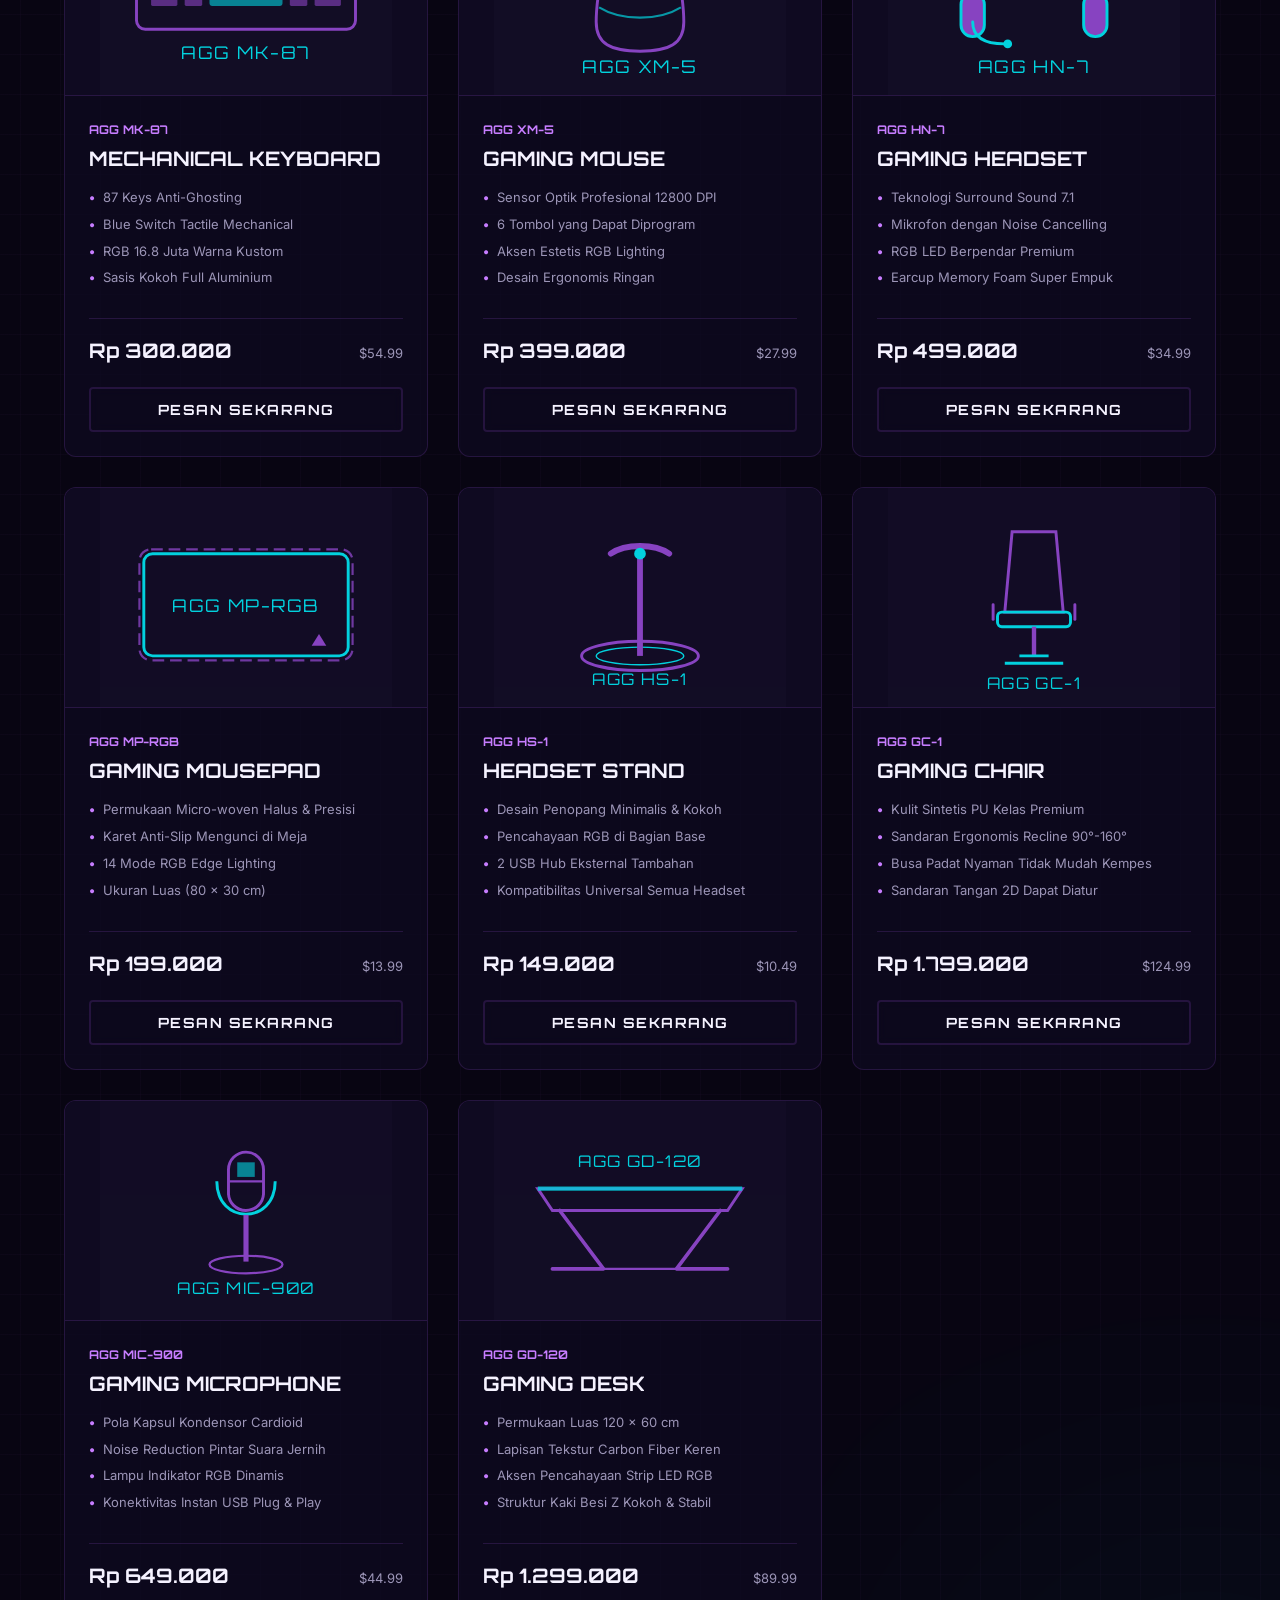
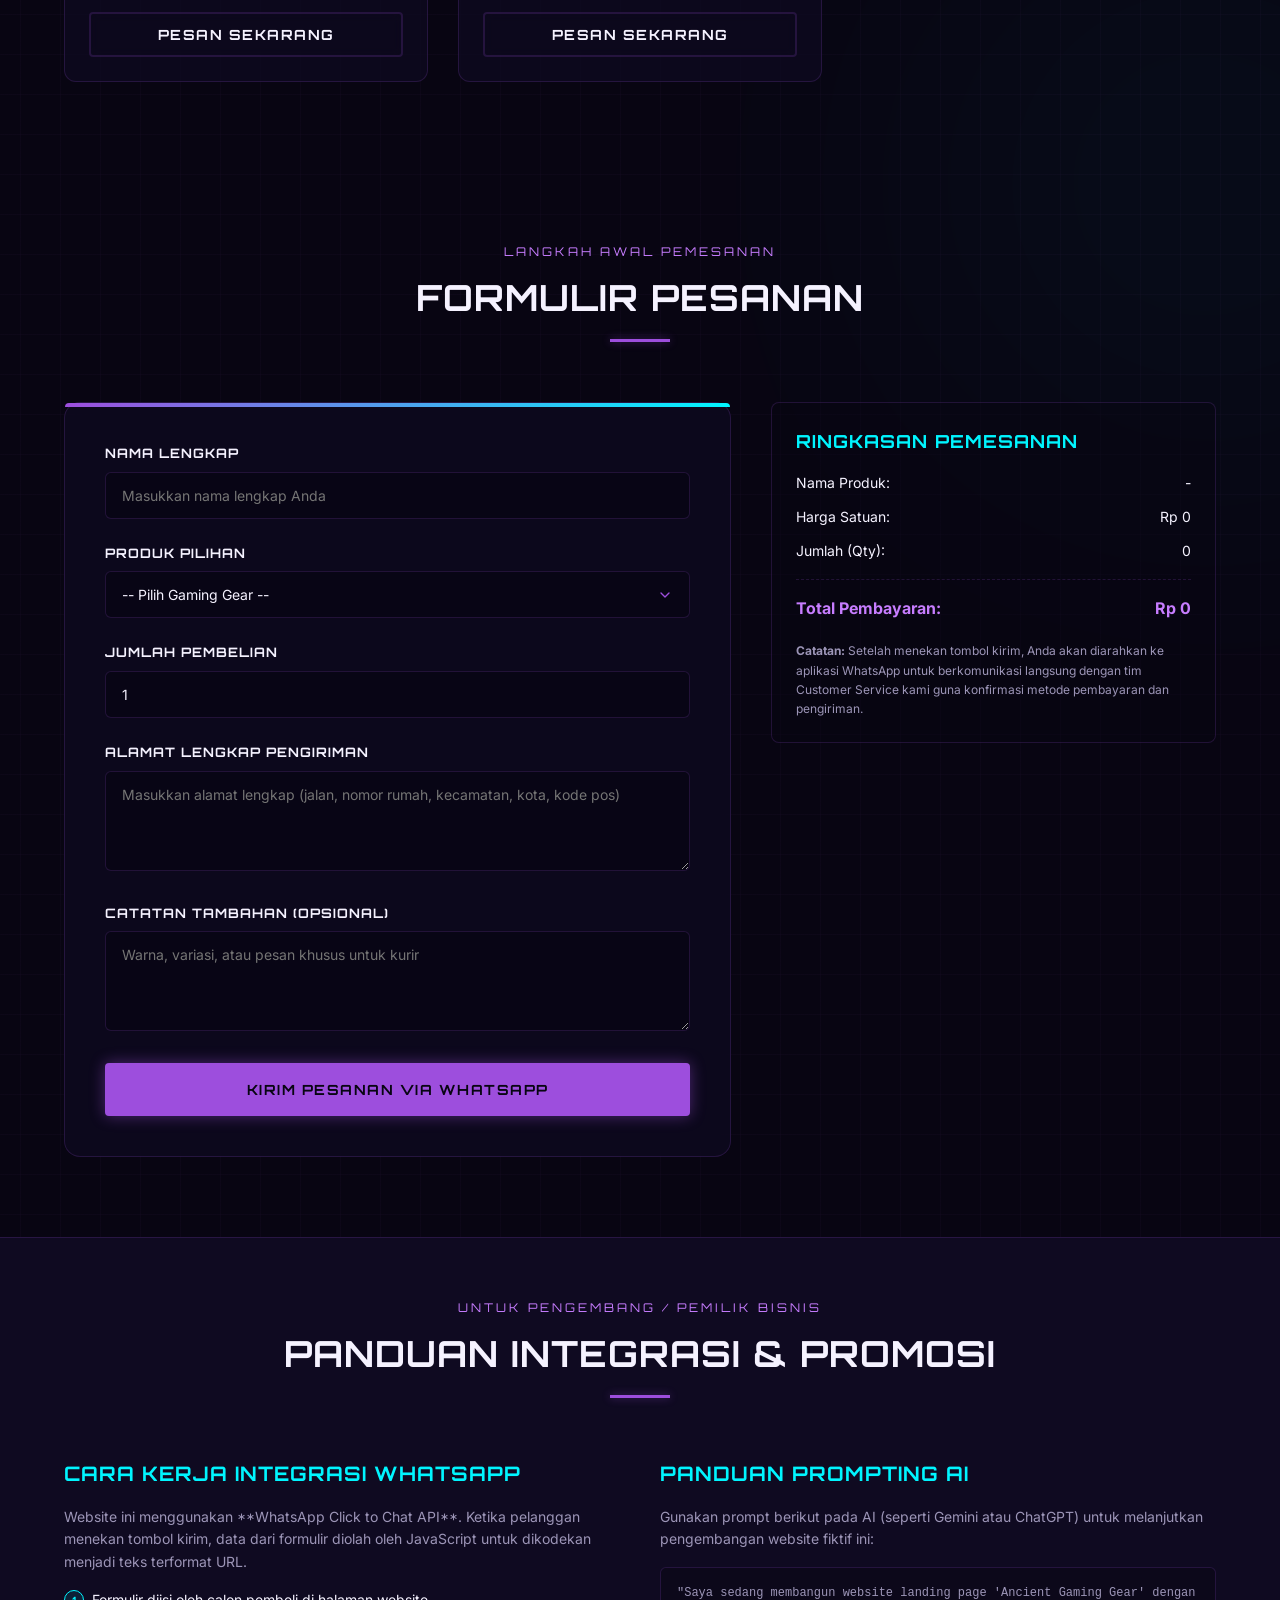
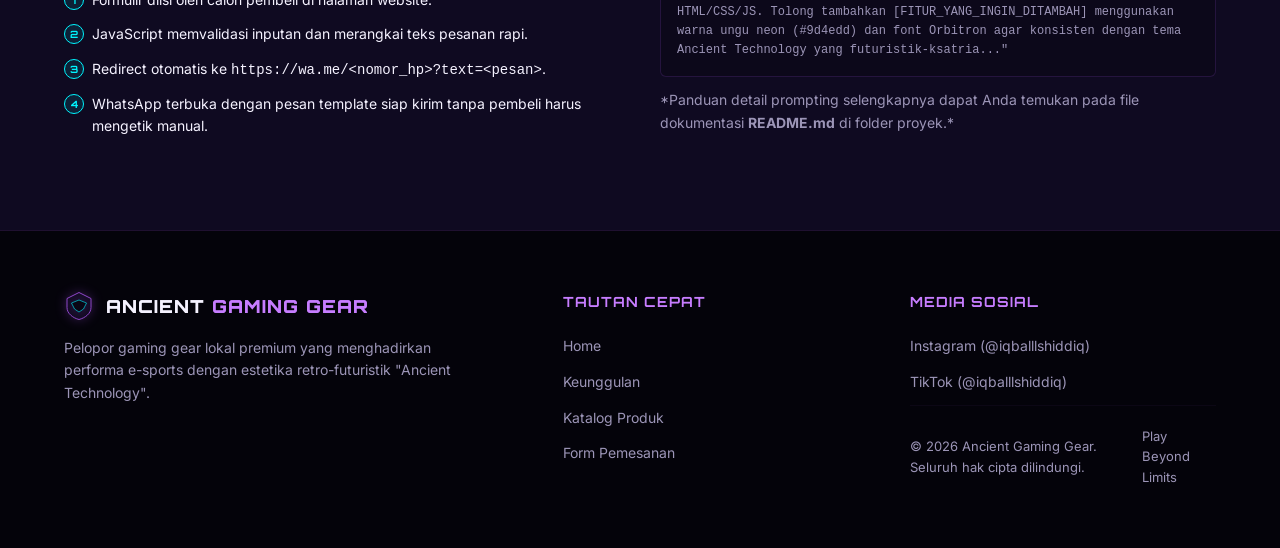
==== commit 5891247b: "Update index.html" ====
--- a/index.html
+++ b/index.html
@@ -14,7 +14,7 @@
   <header>
     <div class="container">
       <a href="#" class="logo">
-        <svg viewBox="0 0 100 100" fill="none" xmlns="http://www.w3.org/2000/svg">
+        <img src="ChatGPT Image 24 Jun 2026, 11.30.09.png" alt="Logo" style="width: 40px; height: 40px; object-fit: contain;">
           <!-- Outer Shield / Crest -->
           <path d="M50 5 L90 25 L90 55 C90 75 70 90 50 95 C30 90 10 75 10 55 L10 25 Z" stroke="#9d4edd" stroke-width="3" stroke-linejoin="round" fill="rgba(15, 10, 33, 0.6)" />
           <!-- Knight Visor Details -->
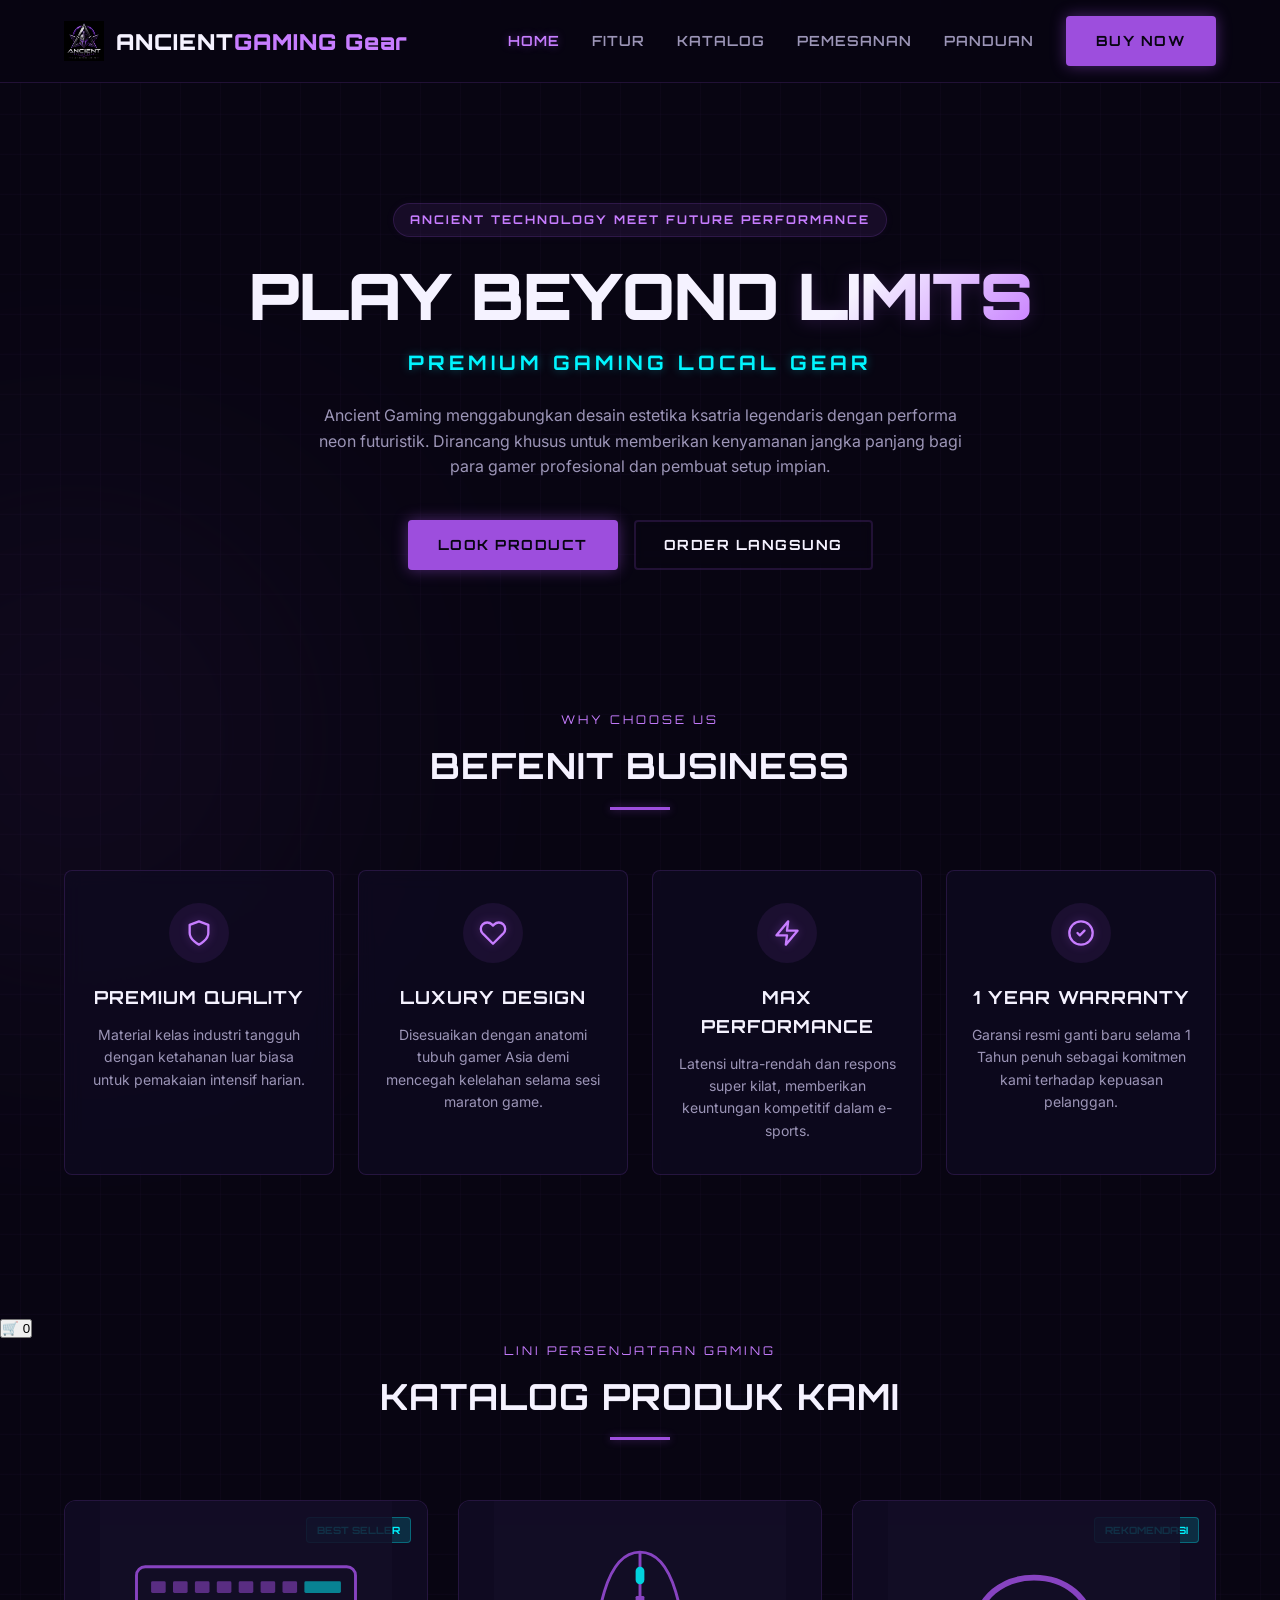
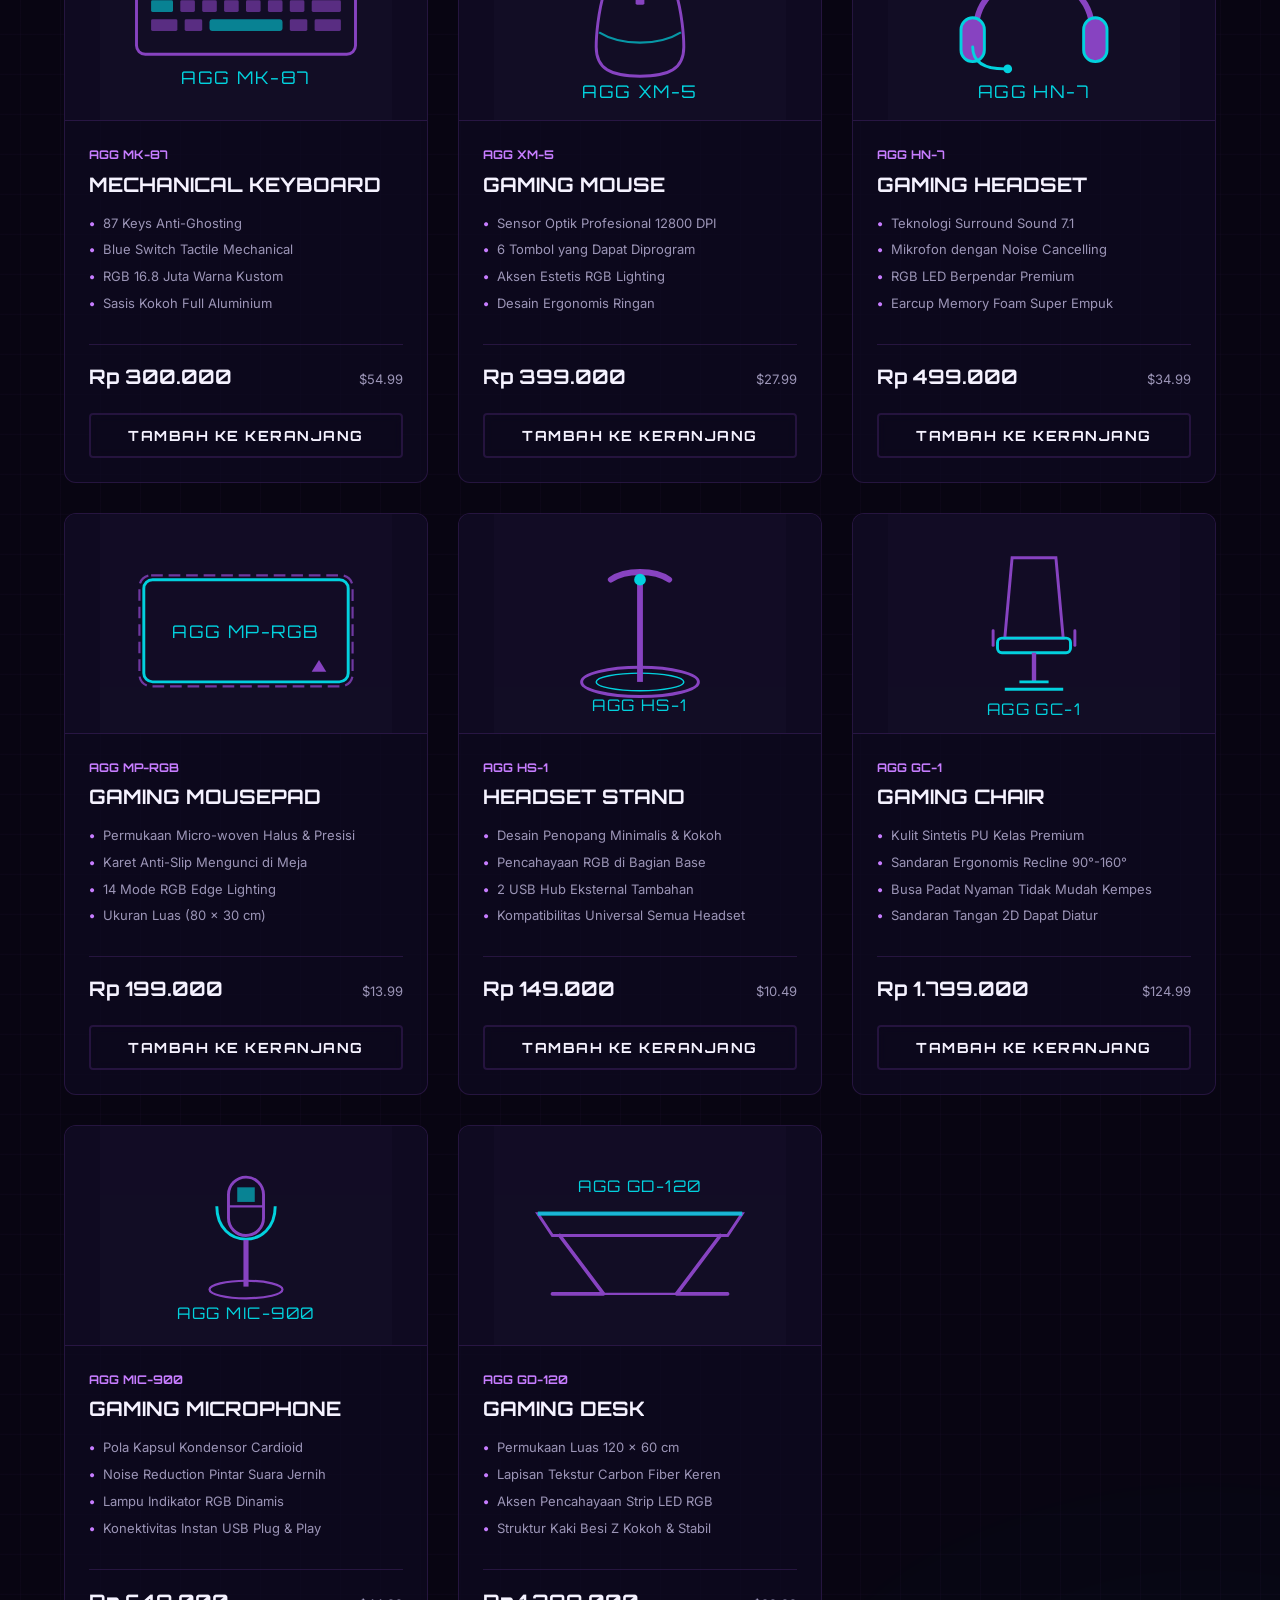
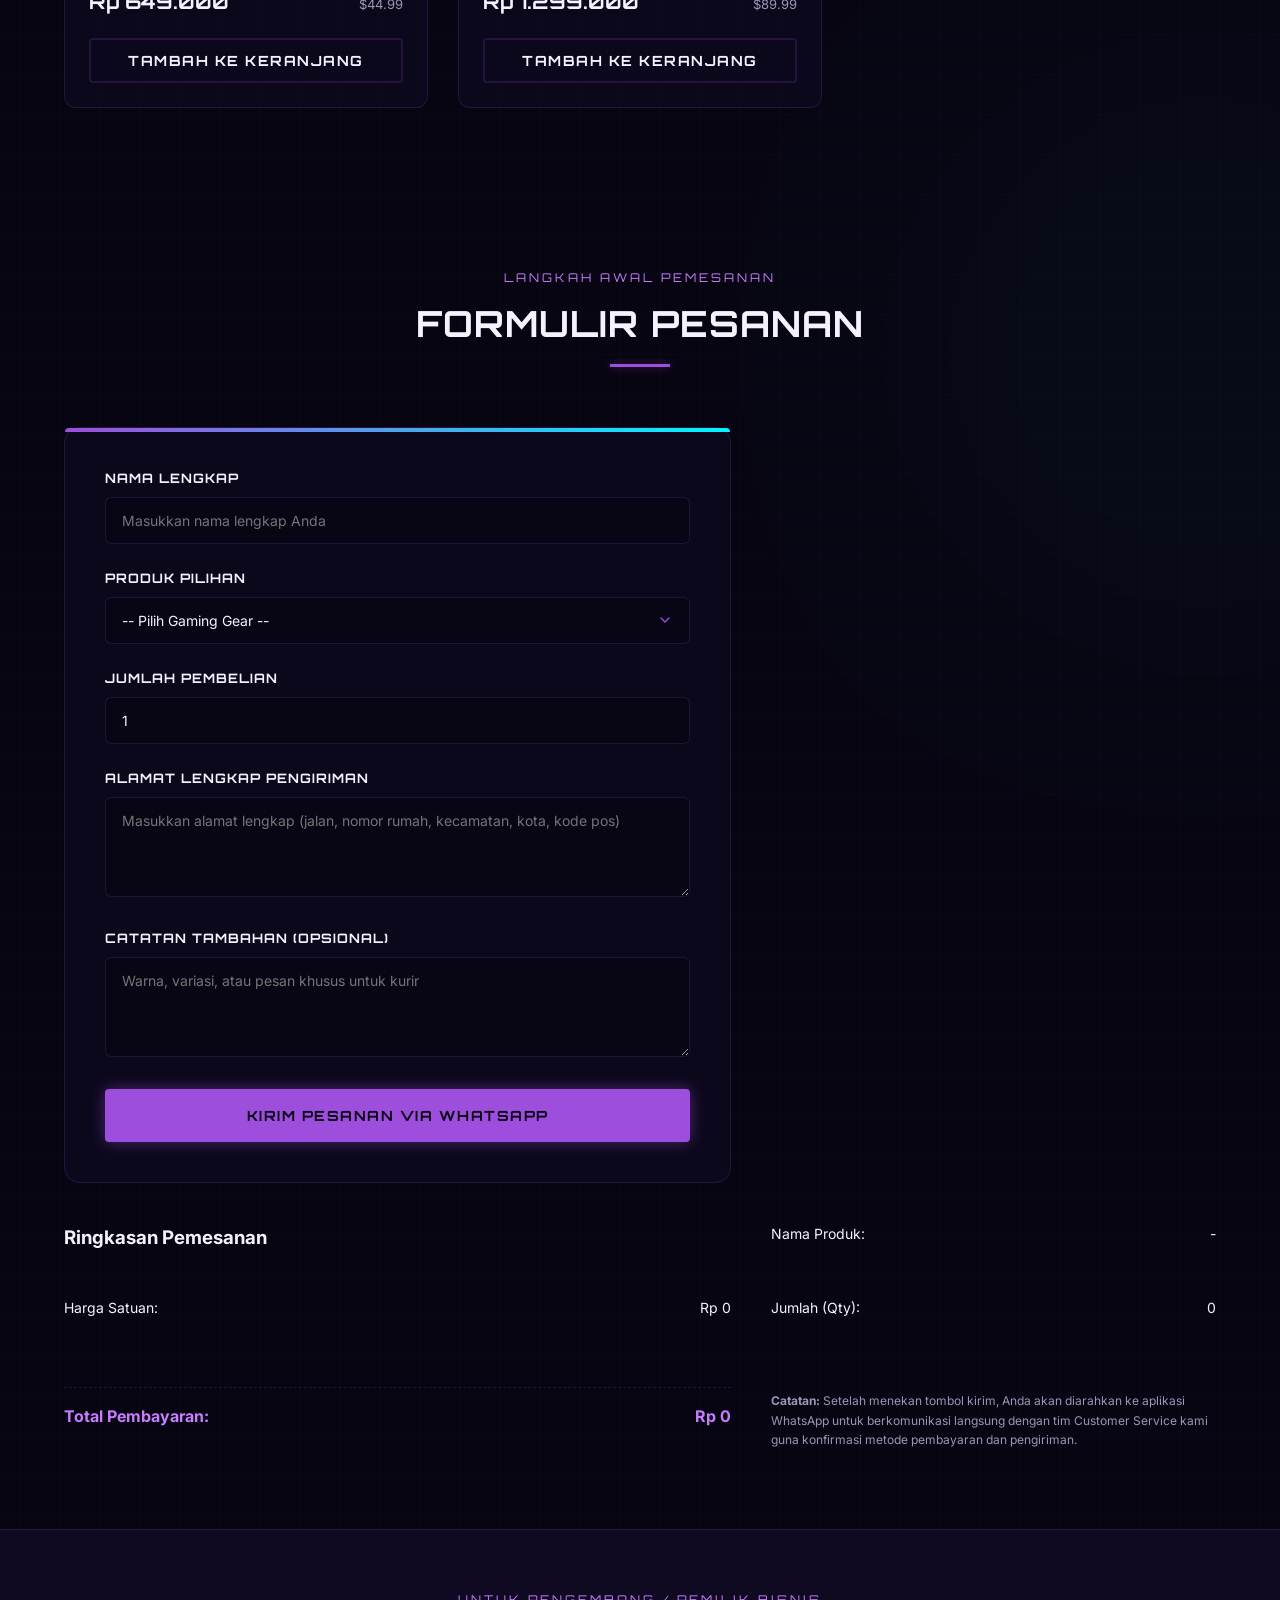
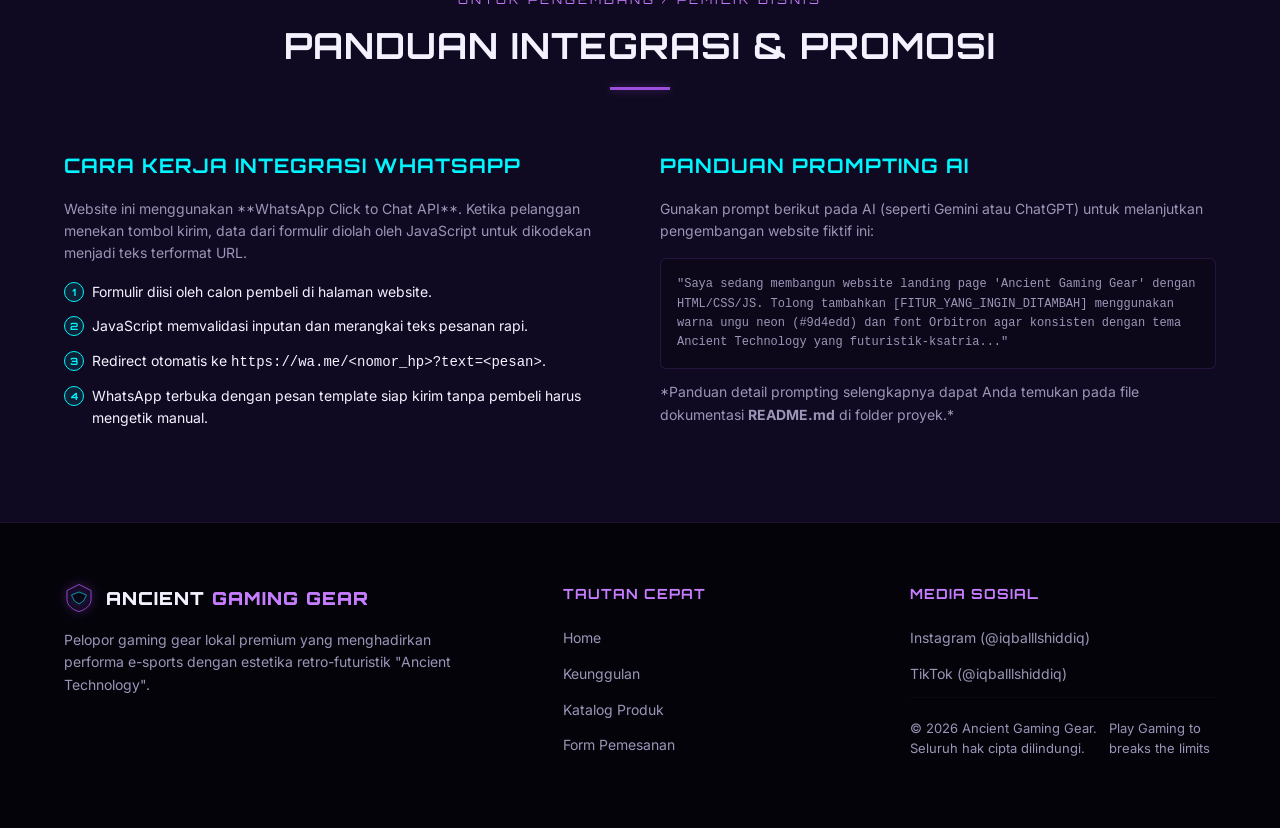
==== commit 0caeba18: "Update index.html" ====
--- a/index.html
+++ b/index.html
@@ -120,6 +120,13 @@
 
   <!-- Products Section -->
   <section class="products" id="products">
+    <!-- FLOATING CART BUTTON -->
+<button id="floatingCartBtn" class="floating-cart-btn" onclick="toggleCart()">
+  🛒 <span id="cartCount">0</span>
+</button>
+
+<!-- CART DRAWER -->
+<div id="cartOverlay" class="cart-overlay" onclick="toggleCart()"></div>
     <div class="container">
       <div class="section-header">
         <span class="section-subtitle">Lini Persenjataan Gaming</span>
@@ -179,7 +186,7 @@
               <div class="price-idr" data-raw-price="300000">Rp 300.000</div>
               <div class="price-usd">$54.99</div>
             </div>
-            <button class="btn btn-secondary product-action" onclick="selectProduct('AGG-MK-87')">Pesan Sekarang</button>
+            <button class="btn btn-secondary product-action" onclick="addToCart('AGG-MK-87')">Tambah ke Keranjang</button>
           </div>
         </div>
 
@@ -213,7 +220,7 @@
               <div class="price-idr" data-raw-price="399000">Rp 399.000</div>
               <div class="price-usd">$27.99</div>
             </div>
-            <button class="btn btn-secondary product-action" onclick="selectProduct('AGG-XM-5')">Pesan Sekarang</button>
+            <button class="btn btn-secondary product-action" onclick="addToCart('AGG-XM-5')">Tambah ke keranjang</button>
           </div>
         </div>
 
@@ -247,7 +254,7 @@
               <div class="price-idr" data-raw-price="499000">Rp 499.000</div>
               <div class="price-usd">$34.99</div>
             </div>
-            <button class="btn btn-secondary product-action" onclick="selectProduct('AGG-HN-7')">Pesan Sekarang</button>
+            <button class="btn btn-secondary product-action" onclick="addtocart('AGG-HN-7')">Tambah ke keranjang</button>
           </div>
         </div>
 
@@ -277,7 +284,7 @@
               <div class="price-idr" data-raw-price="199000">Rp 199.000</div>
               <div class="price-usd">$13.99</div>
             </div>
-            <button class="btn btn-secondary product-action" onclick="selectProduct('AGG-MP-RGB')">Pesan Sekarang</button>
+            <button class="btn btn-secondary product-action" onclick="addtocart('AGG-MP-RGB')">Tambah ke keranjang</button>
           </div>
         </div>
 
@@ -311,7 +318,7 @@
               <div class="price-idr" data-raw-price="149000">Rp 149.000</div>
               <div class="price-usd">$10.49</div>
             </div>
-            <button class="btn btn-secondary product-action" onclick="selectProduct('AGG-HS-1')">Pesan Sekarang</button>
+            <button class="btn btn-secondary product-action" onclick="addtocart('AGG-HS-1')">Tambah Ke keranjang</button>
           </div>
         </div>
 
@@ -346,7 +353,7 @@
               <div class="price-idr" data-raw-price="1799000">Rp 1.799.000</div>
               <div class="price-usd">$124.99</div>
             </div>
-            <button class="btn btn-secondary product-action" onclick="selectProduct('AGG-GC-1')">Pesan Sekarang</button>
+            <button class="btn btn-secondary product-action" onclick="addtocart('AGG-GC-1')">Tambah ke keranjang</button>
           </div>
         </div>
 
@@ -380,7 +387,7 @@
               <div class="price-idr" data-raw-price="649000">Rp 649.000</div>
               <div class="price-usd">$44.99</div>
             </div>
-            <button class="btn btn-secondary product-action" onclick="selectProduct('AGG-MIC-900')">Pesan Sekarang</button>
+            <button class="btn btn-secondary product-action" onclick="addtocart('AGG-MIC-900')">Tambah ke keranjang</button>
           </div>
         </div>
 
@@ -414,7 +421,7 @@
               <div class="price-idr" data-raw-price="1299000">Rp 1.299.000</div>
               <div class="price-usd">$89.99</div>
             </div>
-            <button class="btn btn-secondary product-action" onclick="selectProduct('AGG-GD-120')">Pesan Sekarang</button>
+            <button class="btn btn-secondary product-action" onclick="addtocart('AGG-GD-120')">Tambah ke keranjang</button>
           </div>
         </div>
 
@@ -474,7 +481,7 @@
         </div>
 
         <!-- Ringkasan Pesanan (Summary) -->
-        <div class="order-summary">
+       <div id="cartSummaryList"></div>
           <h3>Ringkasan Pemesanan</h3>
           <div class="summary-row">
             <span>Nama Produk:</span>
@@ -573,7 +580,7 @@
       <div class="footer-bottom">
         <div>&copy; 2026 Ancient Gaming Gear. Seluruh hak cipta dilindungi.</div>
         <div class="social-links">
-          <span>Play Beyond Limits</span>
+          <span>Play Gaming to breaks the limits</span>
         </div>
       </div>
     </div>
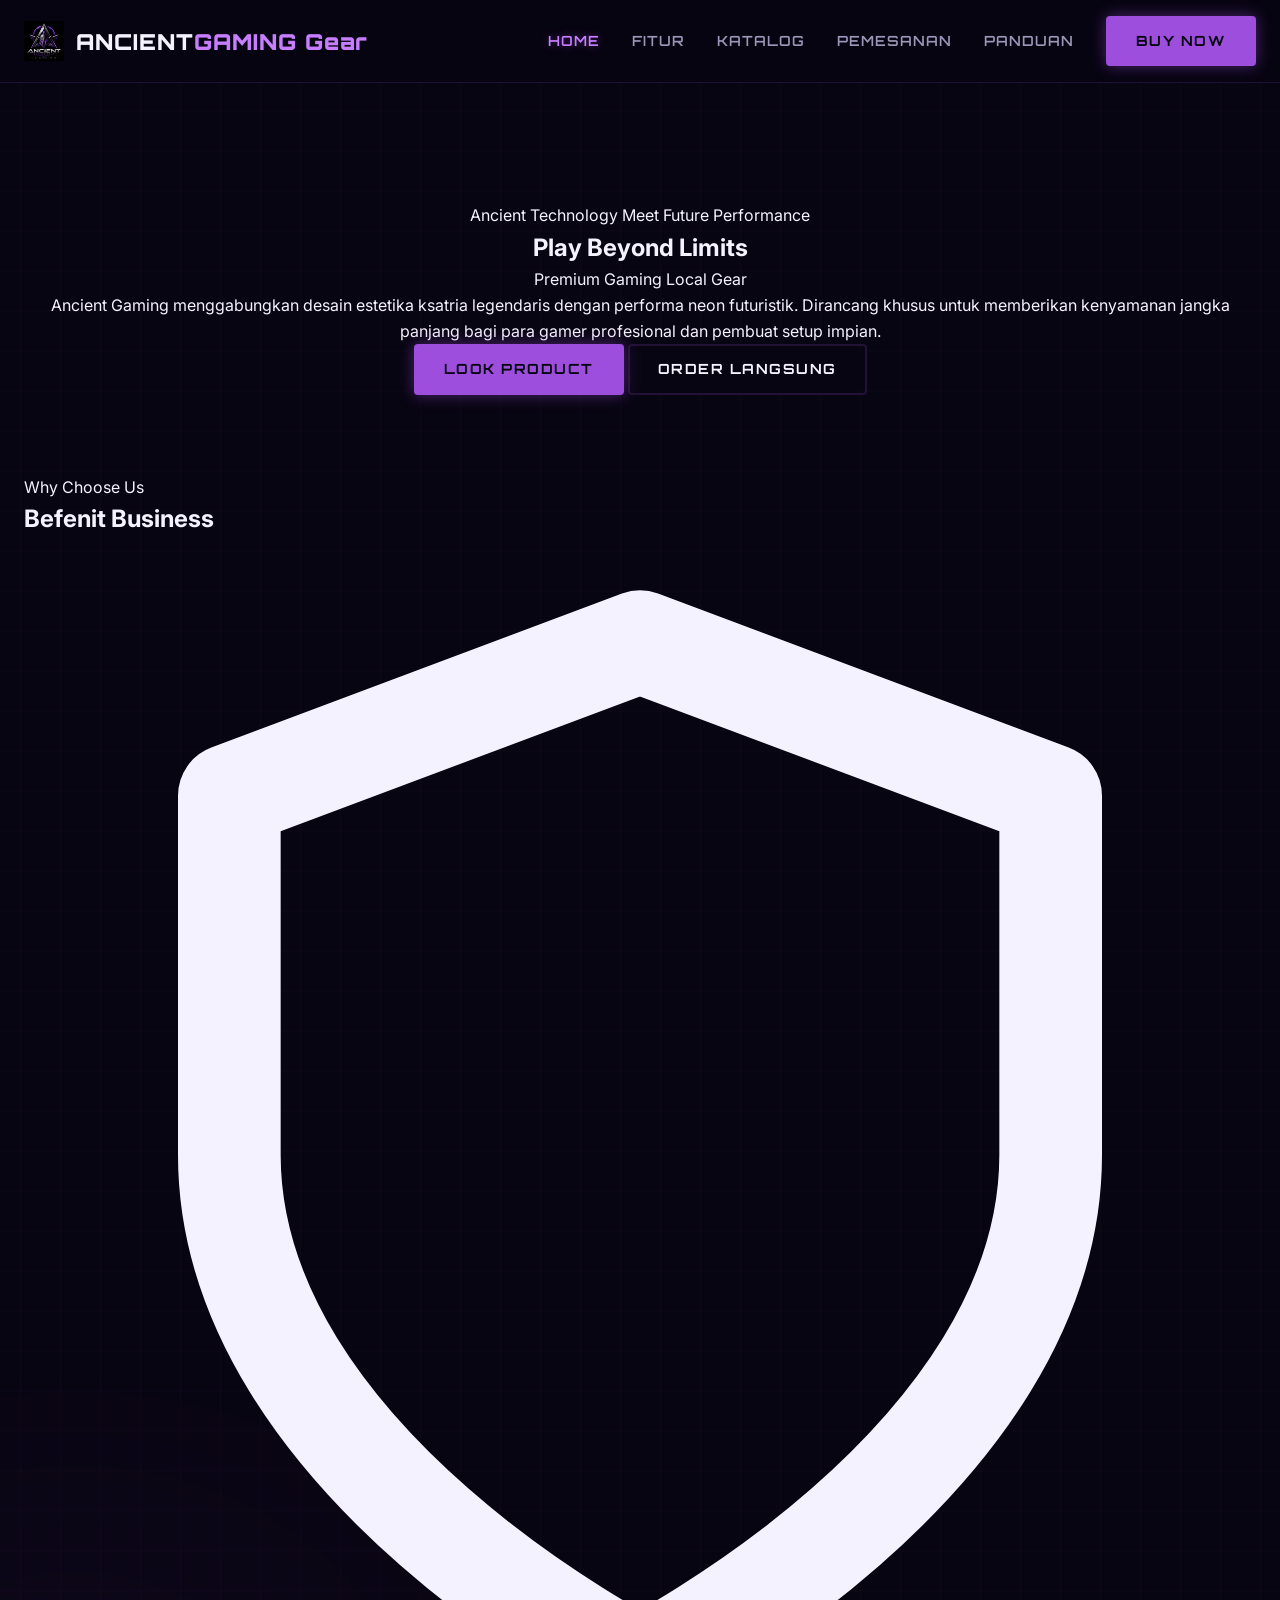
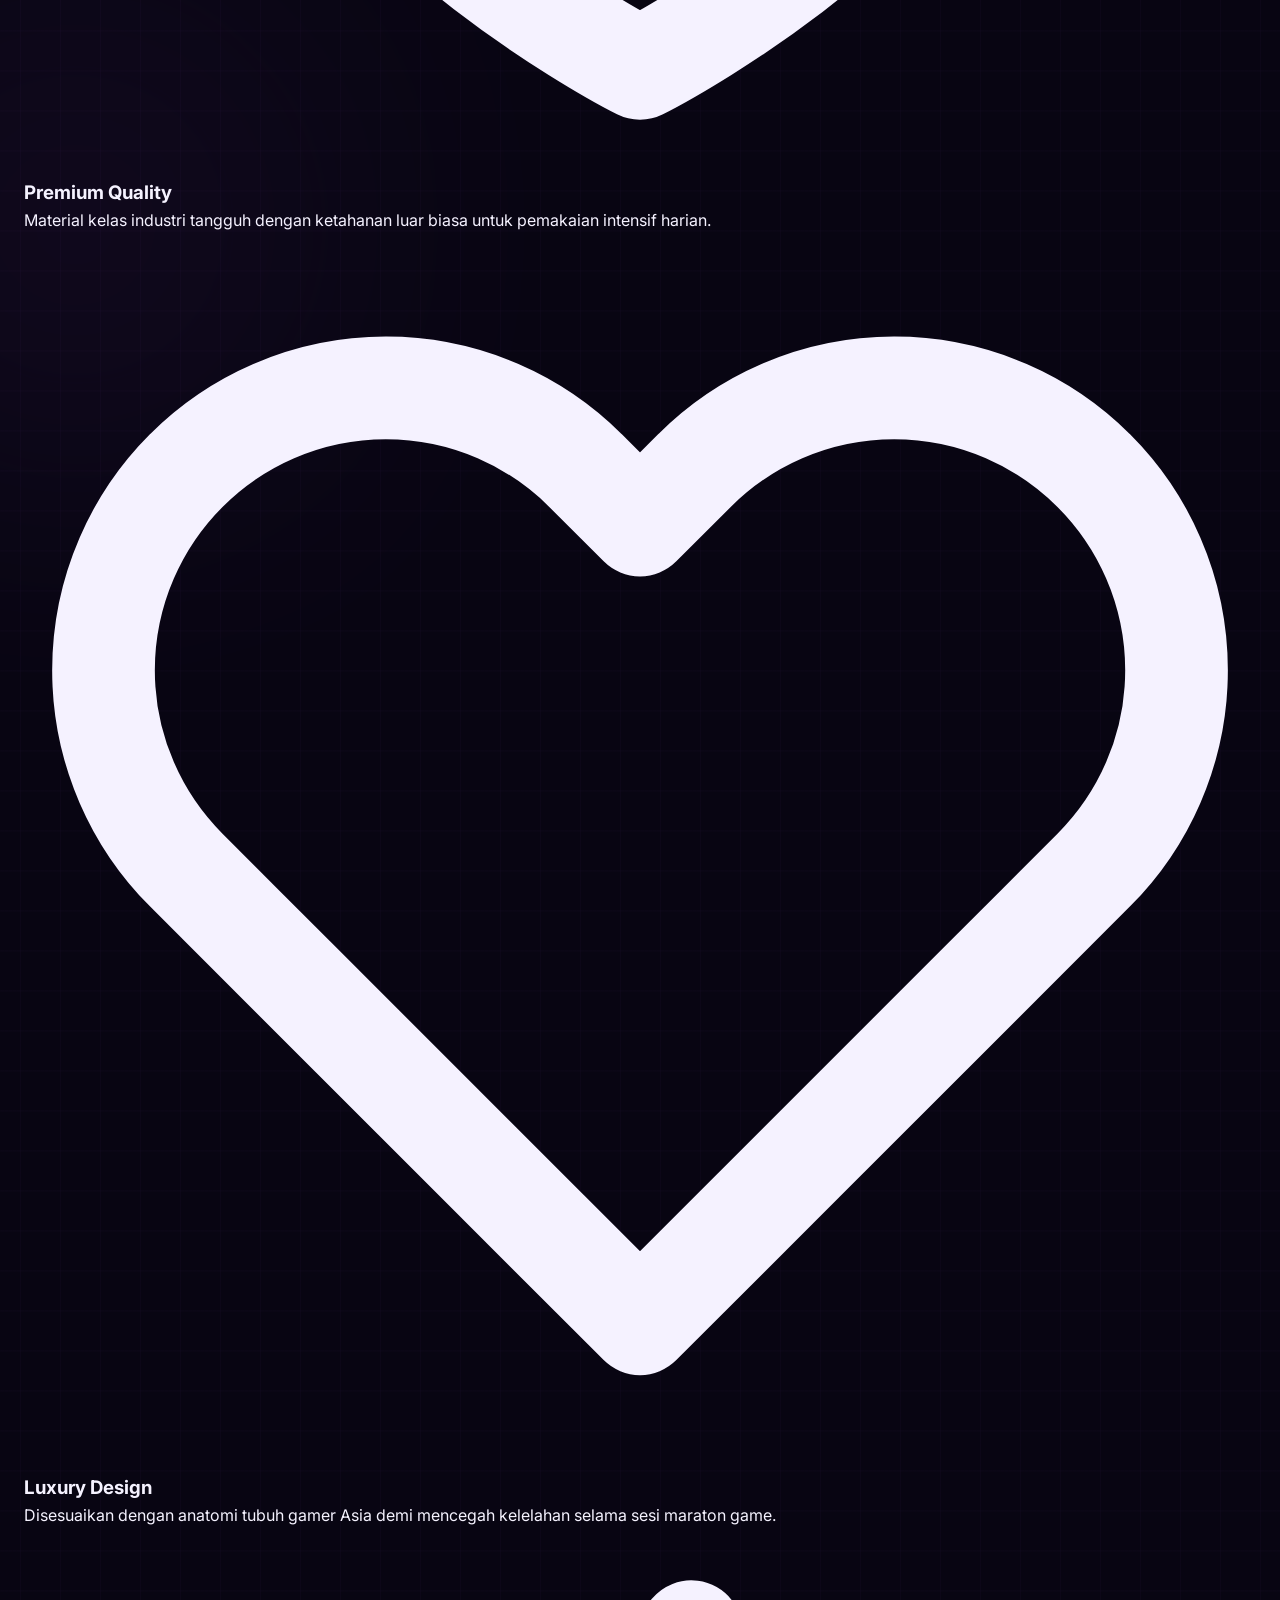
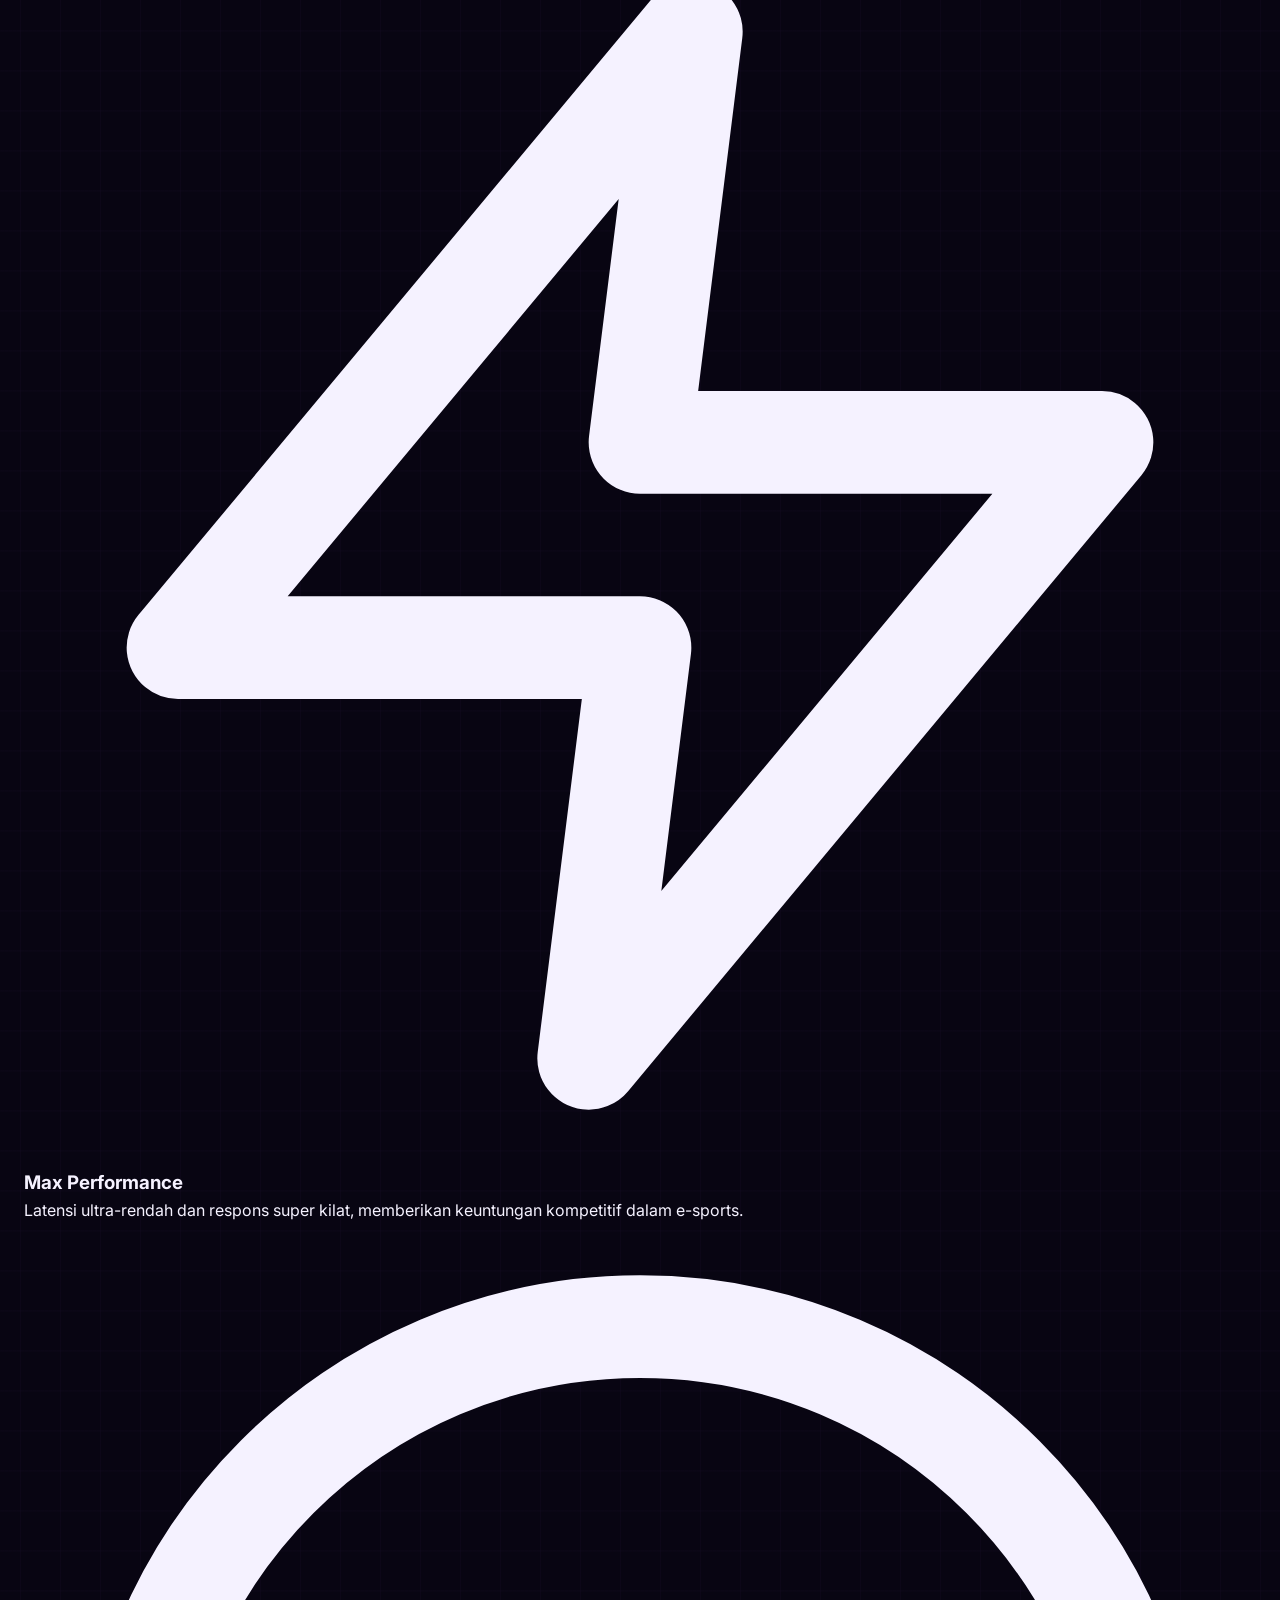
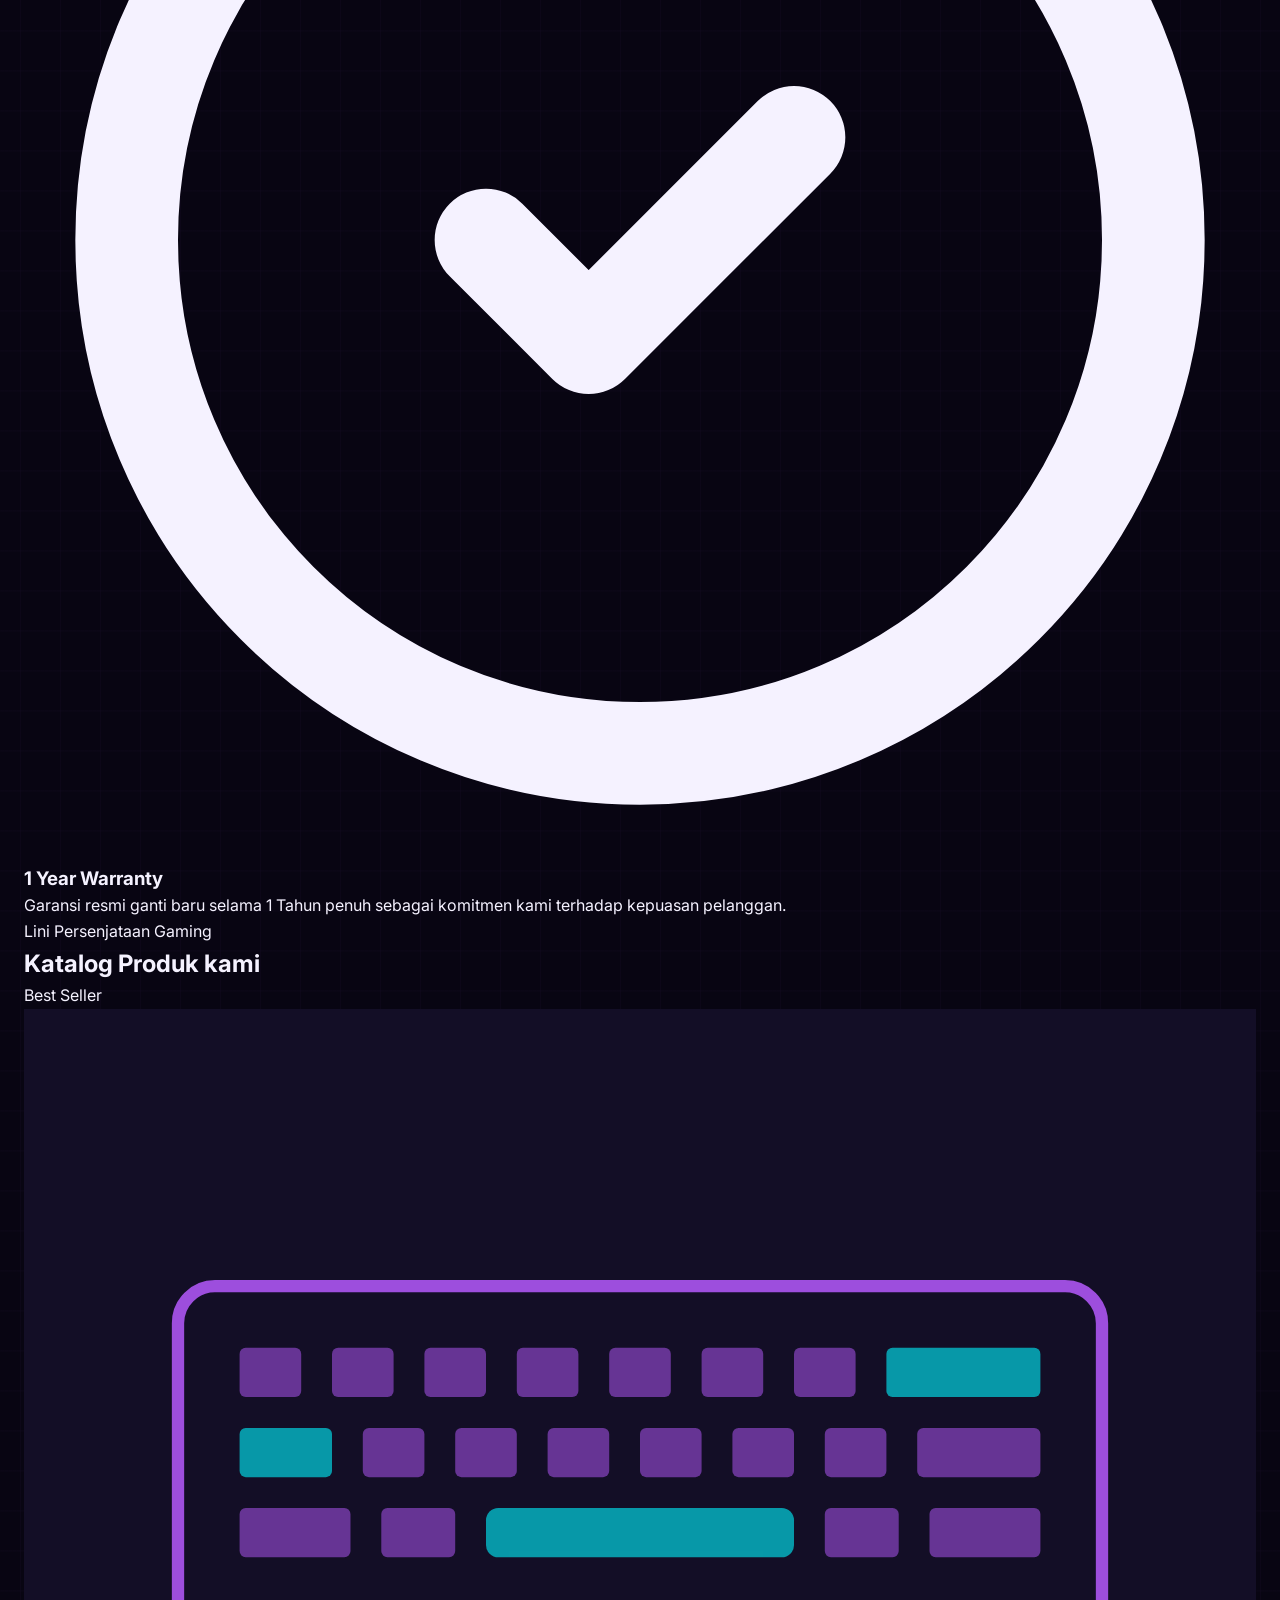
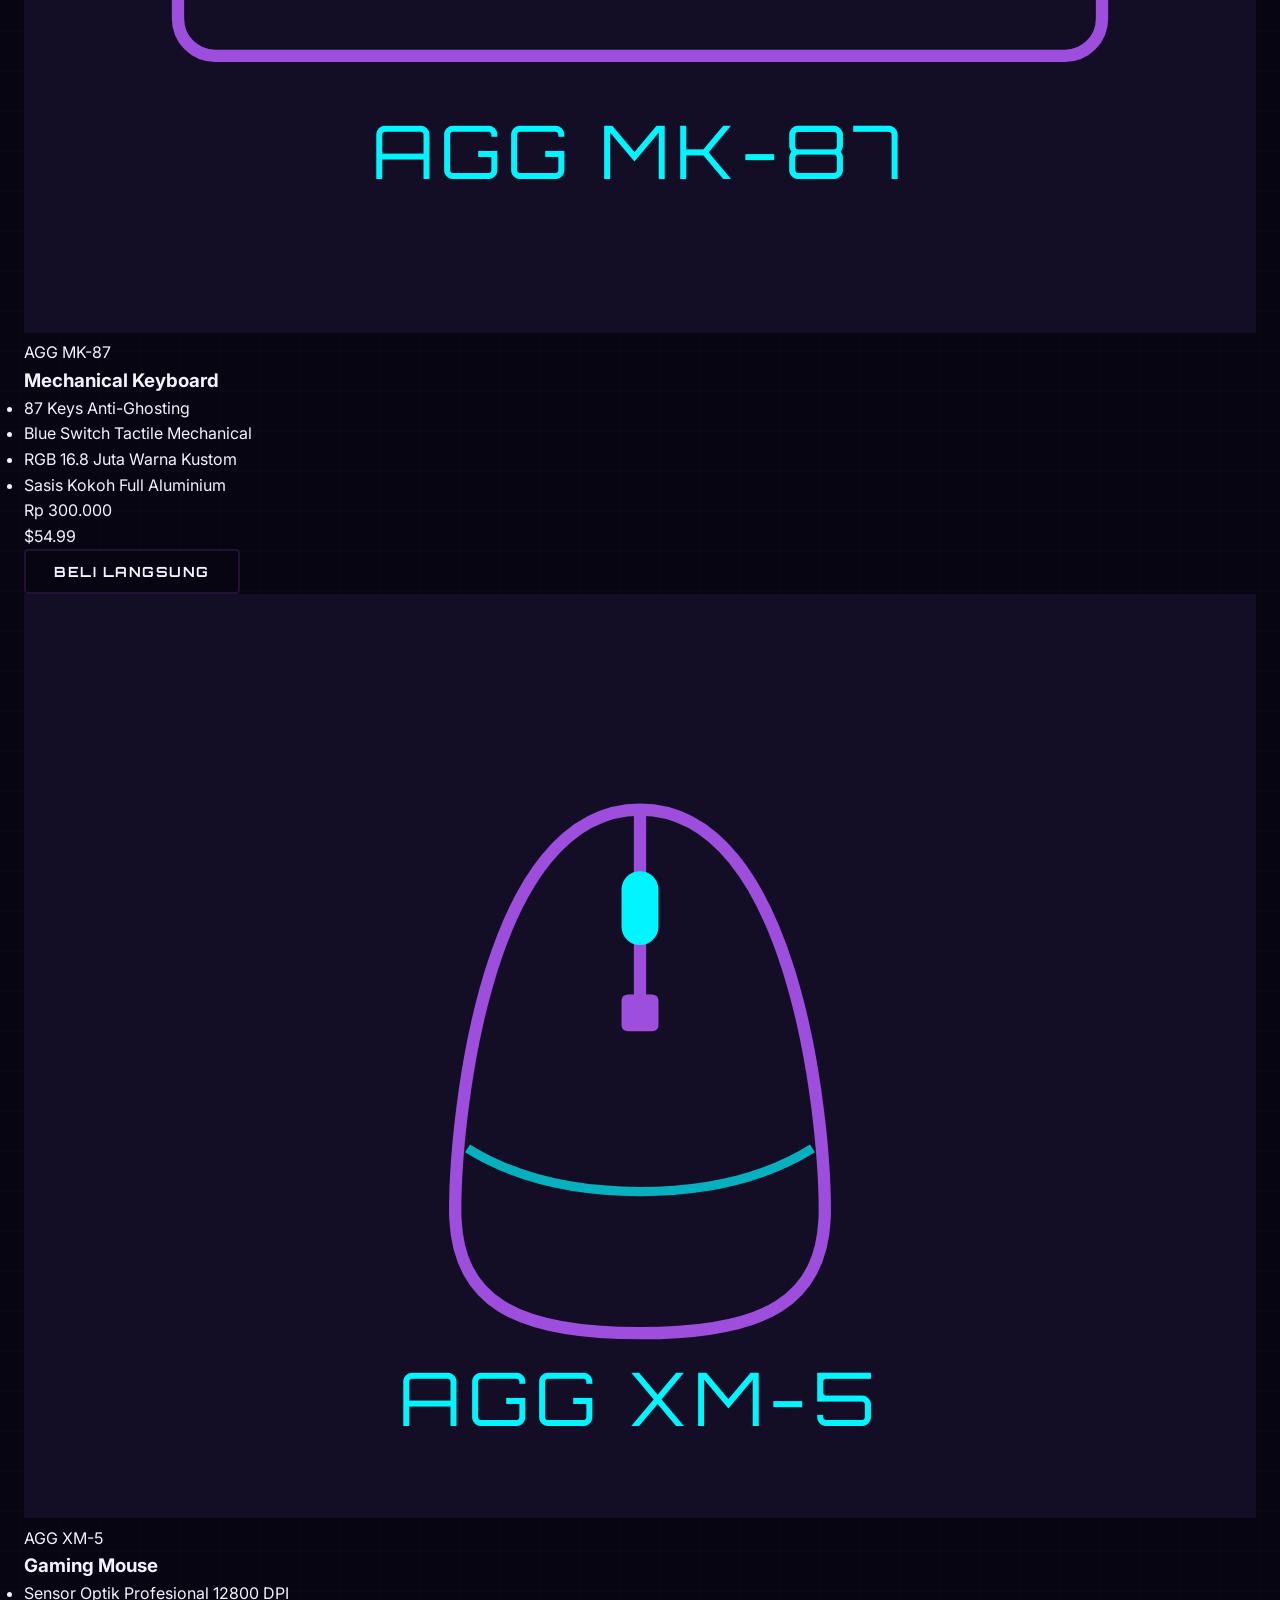
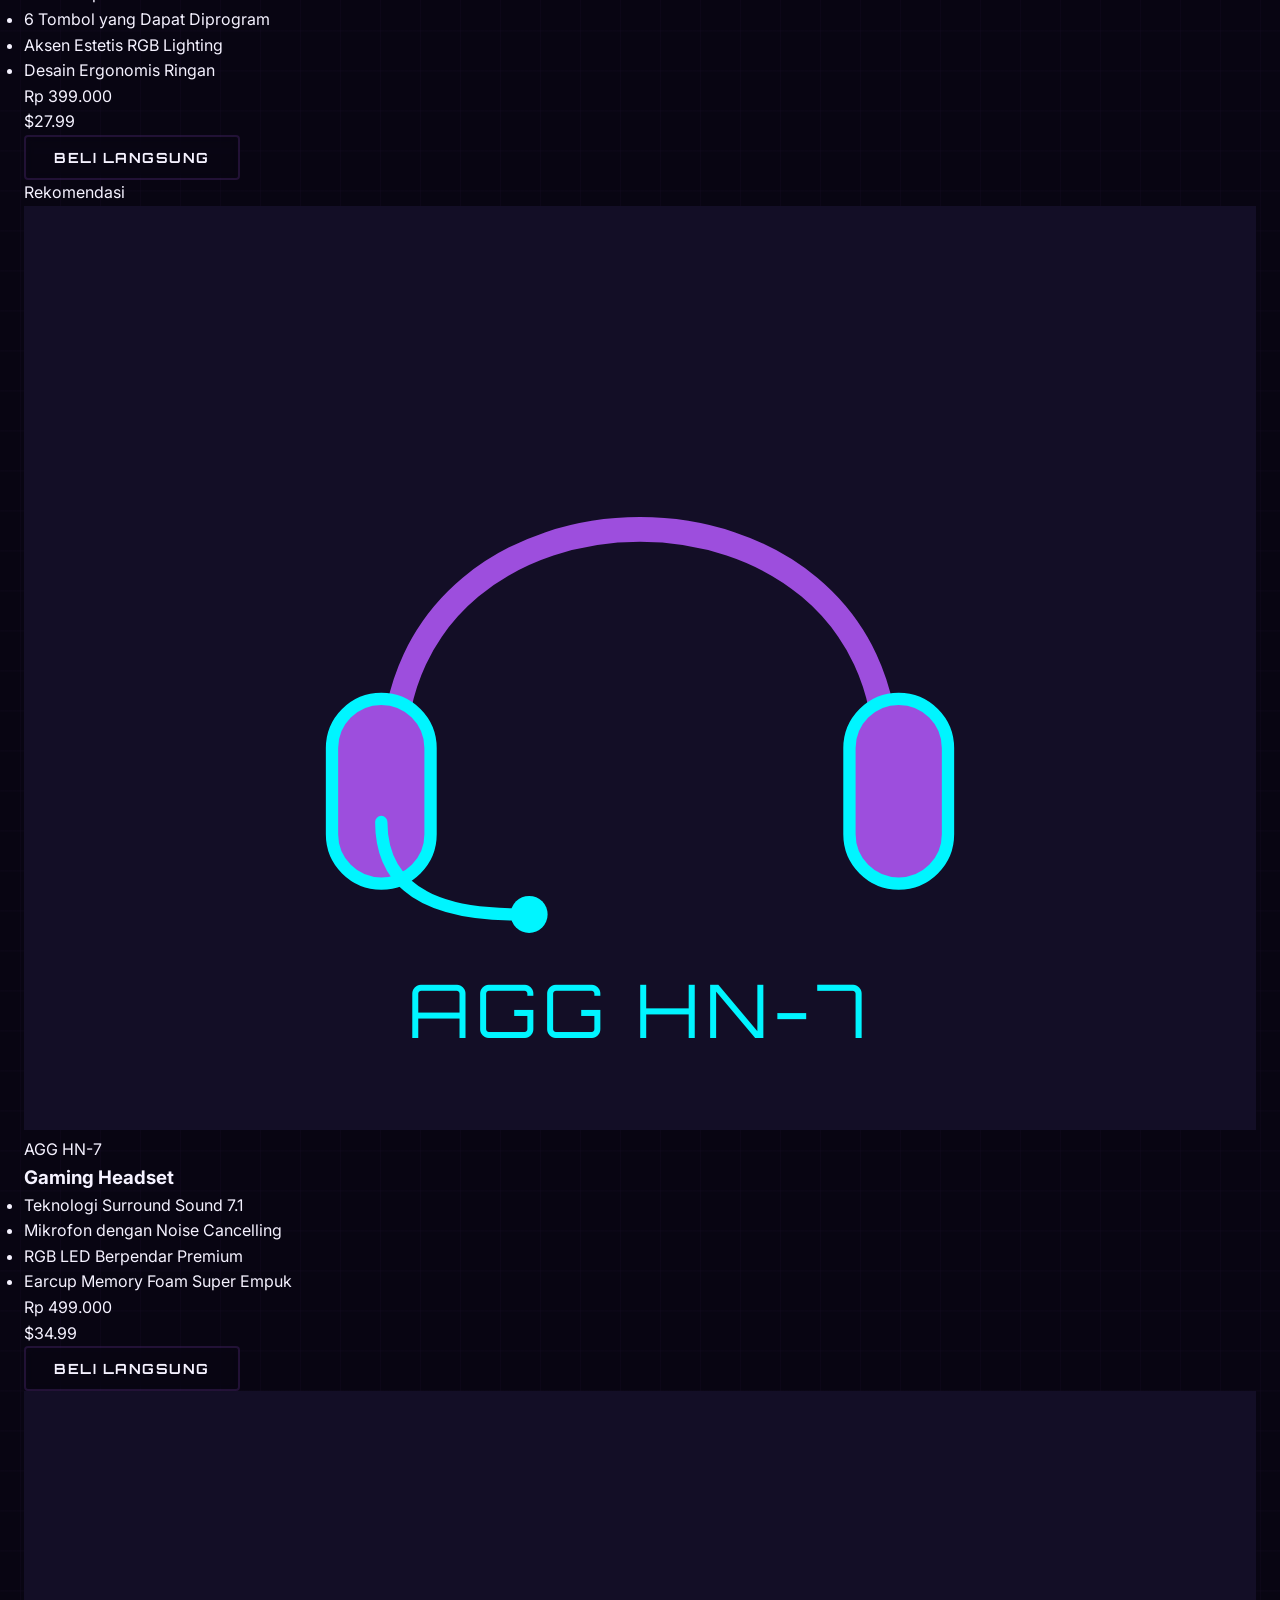
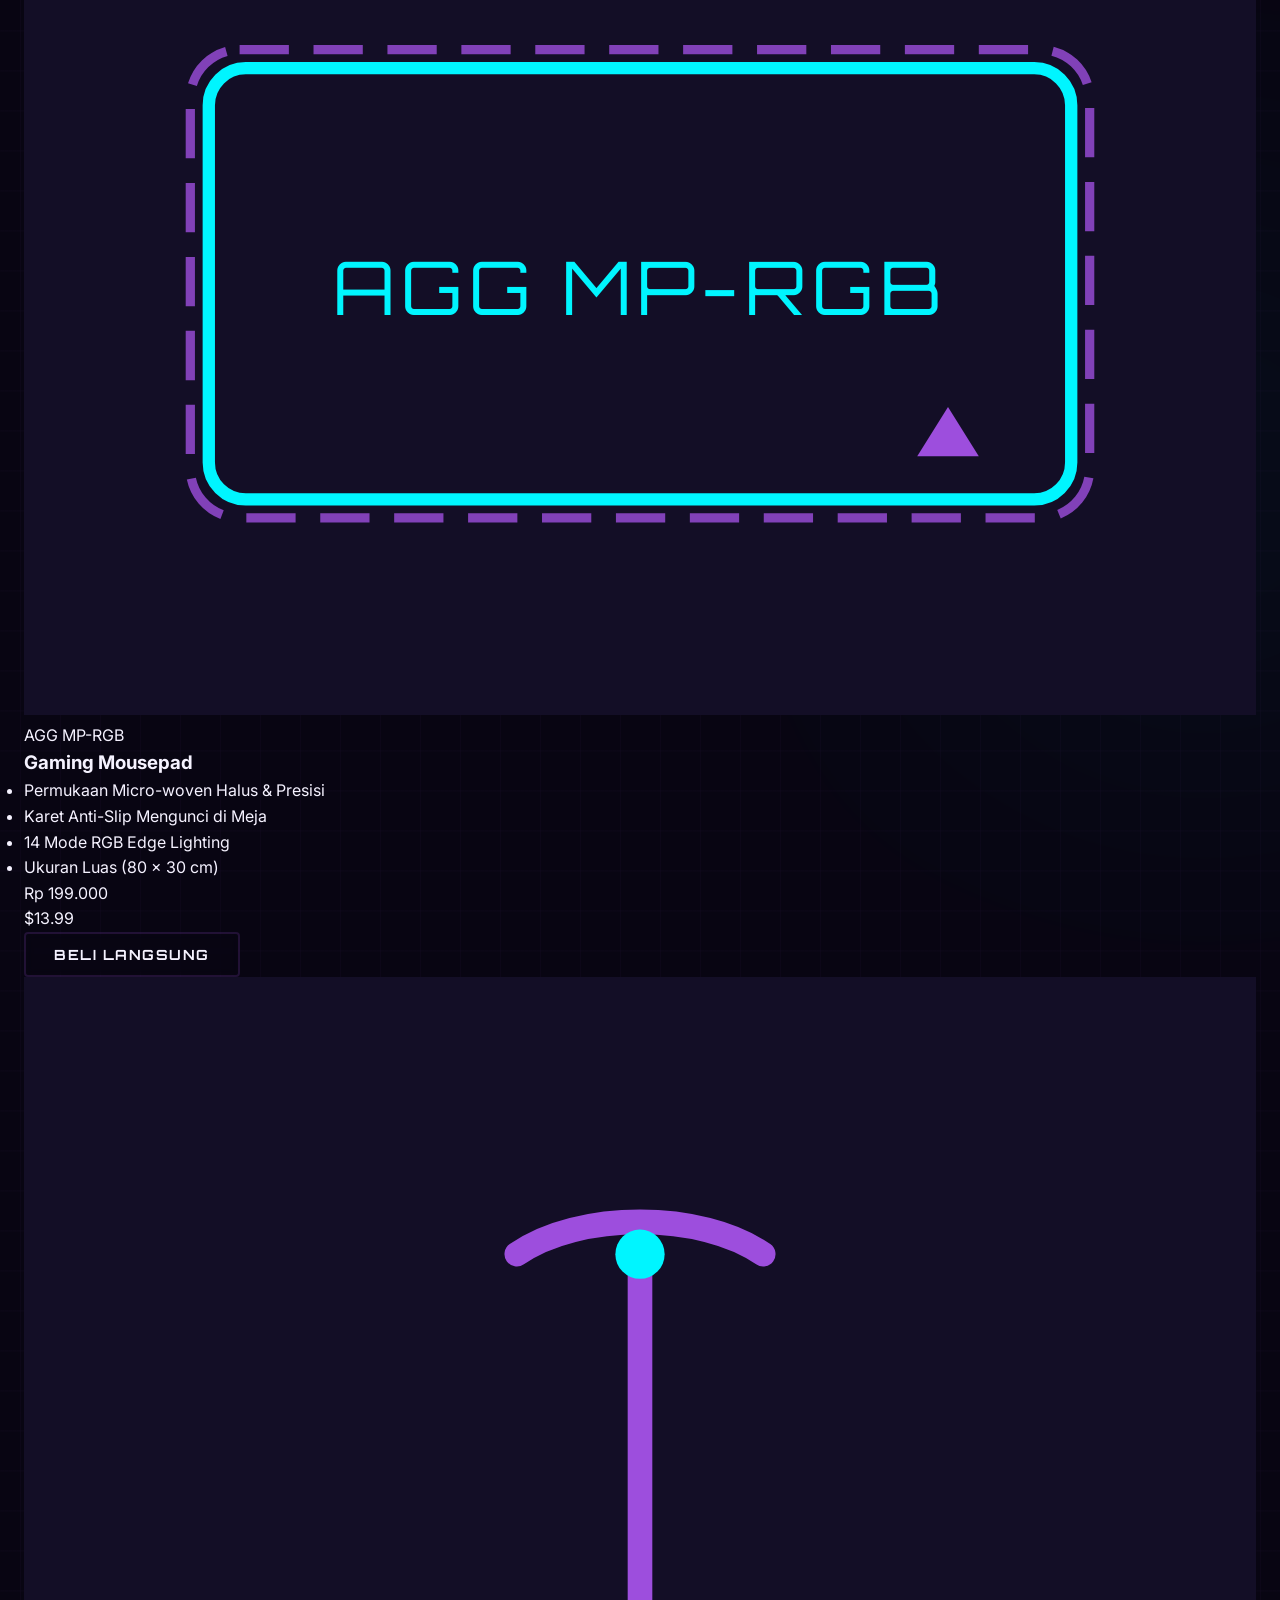
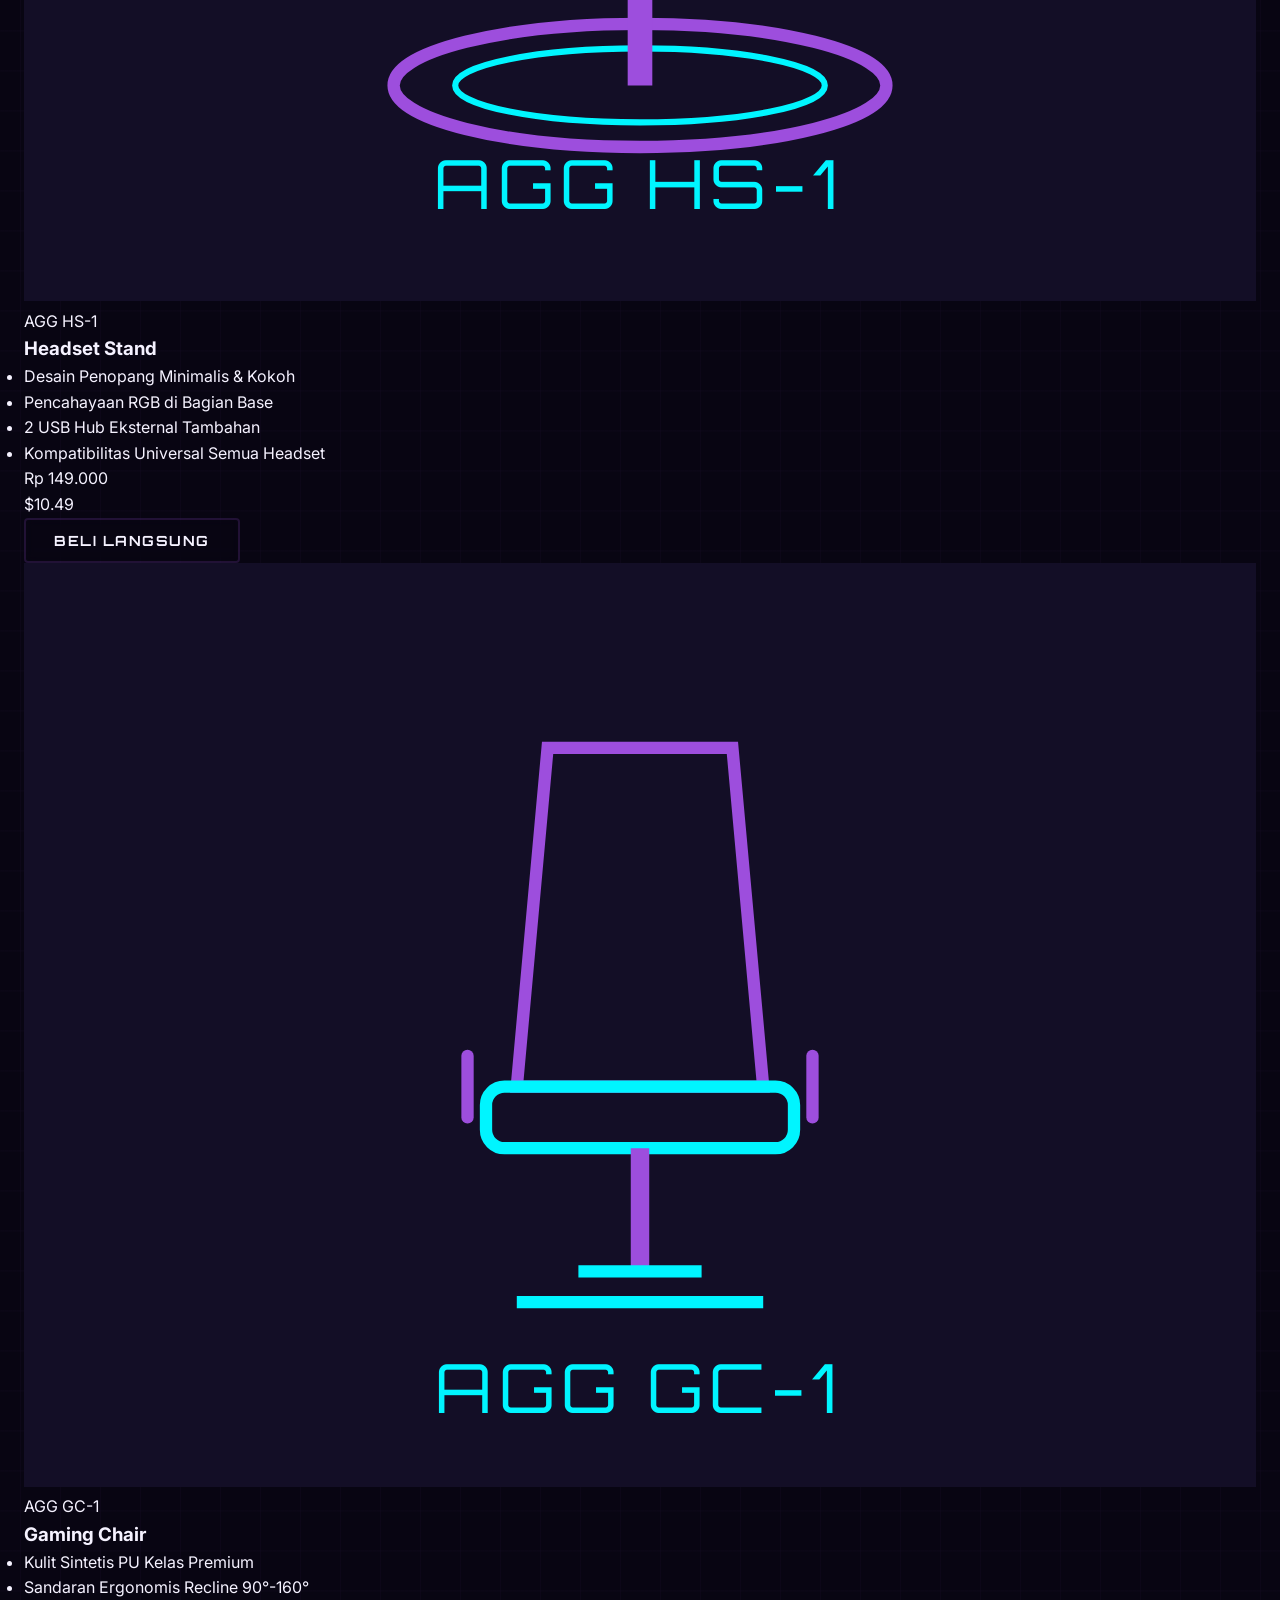
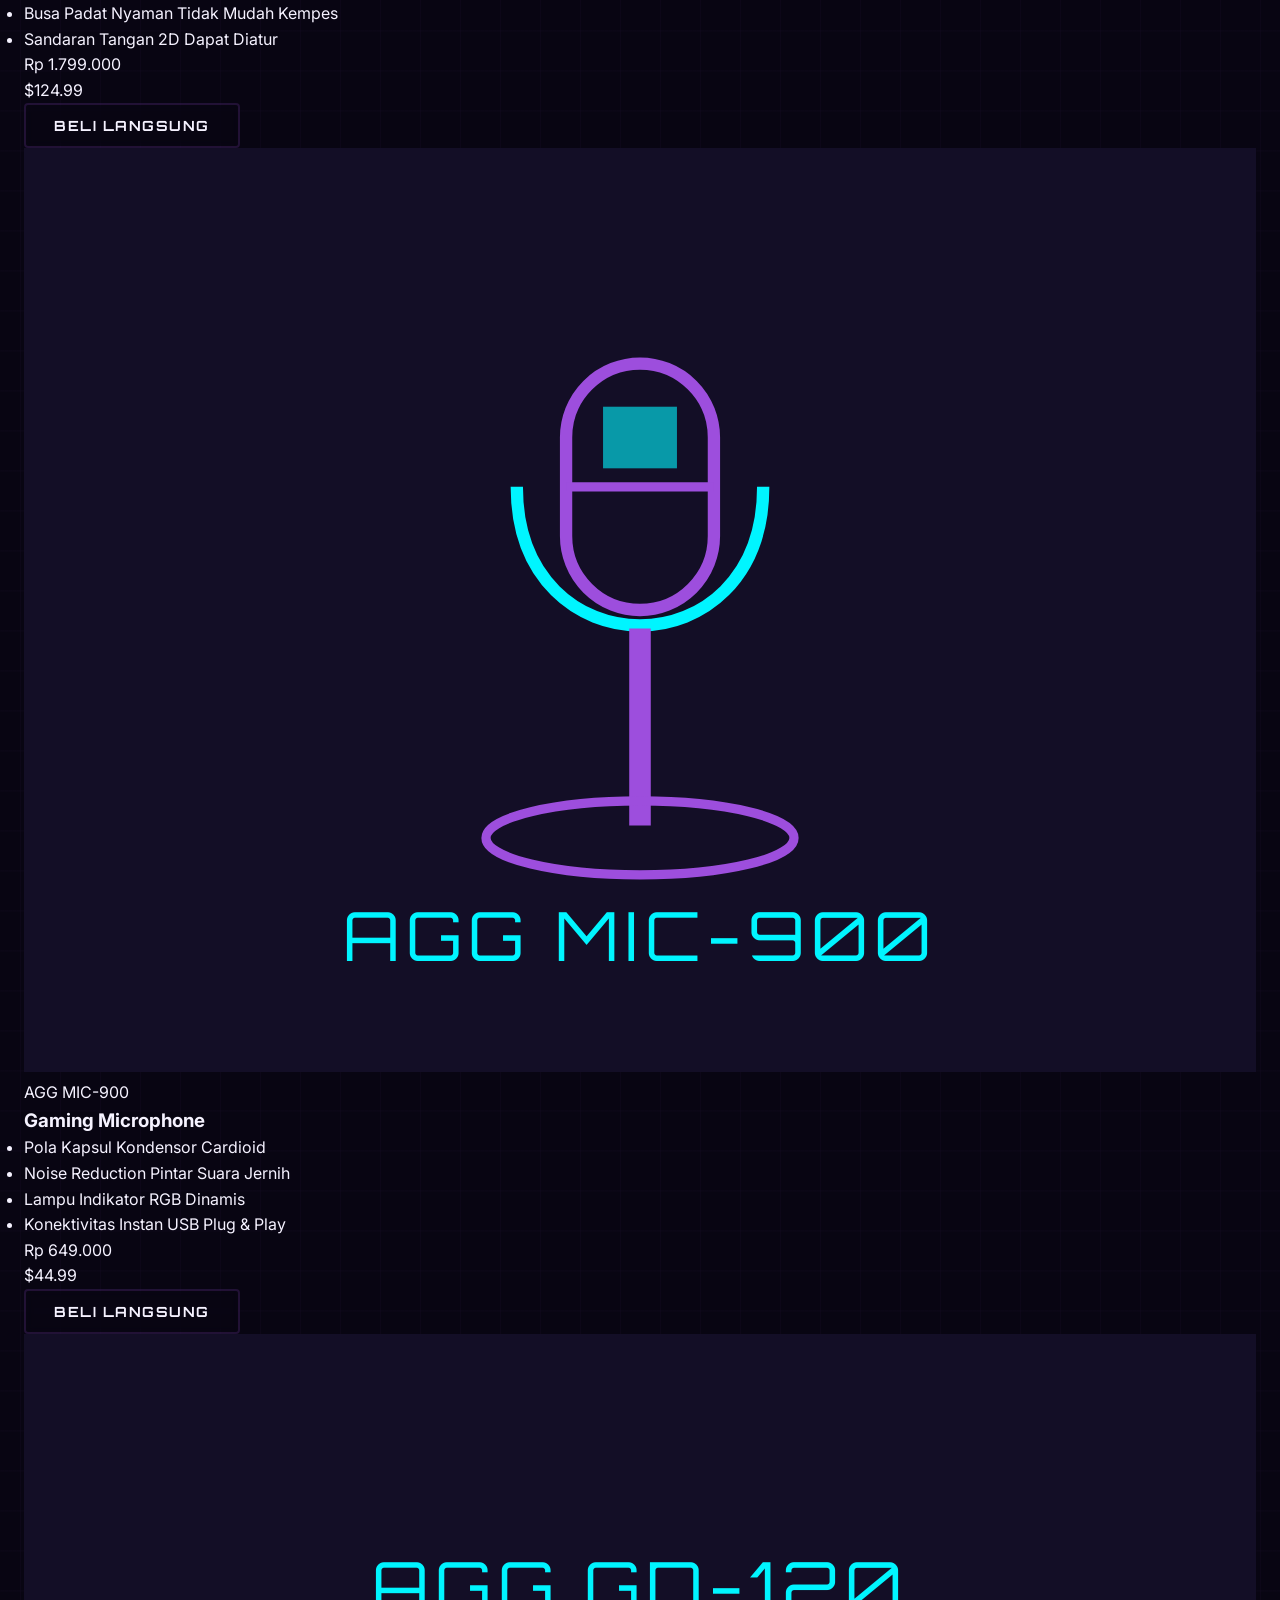
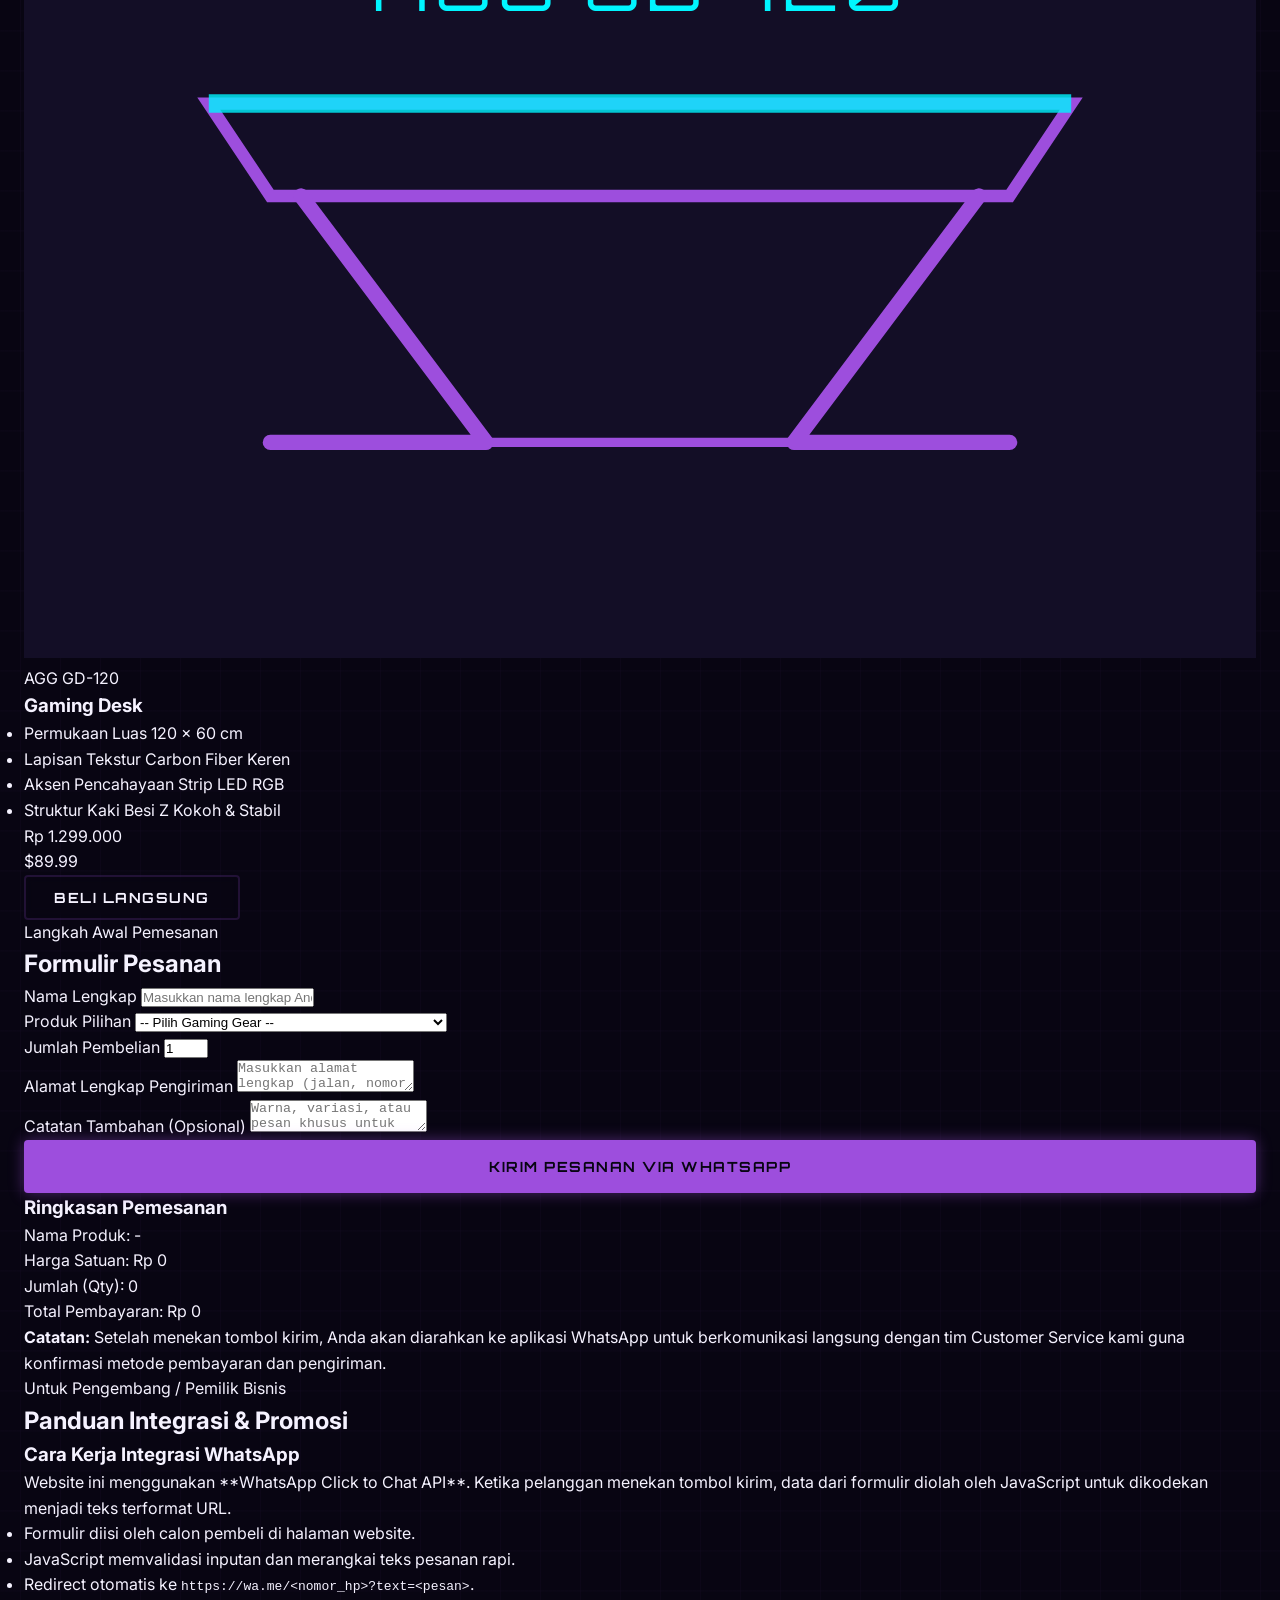
==== commit c7d3aa6c: "Update index.html" ====
--- a/index.html
+++ b/index.html
@@ -120,13 +120,9 @@
 
   <!-- Products Section -->
   <section class="products" id="products">
-    <!-- FLOATING CART BUTTON -->
-<button id="floatingCartBtn" class="floating-cart-btn" onclick="toggleCart()">
-  🛒 <span id="cartCount">0</span>
-</button>
-
+   
 <!-- CART DRAWER -->
-<div id="cartOverlay" class="cart-overlay" onclick="toggleCart()"></div>
+<div id="cartOverlay" class="cart-overlay" onclick="buynow()"></div>
     <div class="container">
       <div class="section-header">
         <span class="section-subtitle">Lini Persenjataan Gaming</span>
@@ -186,7 +182,7 @@
               <div class="price-idr" data-raw-price="300000">Rp 300.000</div>
               <div class="price-usd">$54.99</div>
             </div>
-            <button class="btn btn-secondary product-action" onclick="addToCart('AGG-MK-87')">Tambah ke Keranjang</button>
+            <button class="btn btn-secondary product-action" onclick="buynow('AGG-MK-87')">beli langsung</button>
           </div>
         </div>
 
@@ -220,7 +216,7 @@
               <div class="price-idr" data-raw-price="399000">Rp 399.000</div>
               <div class="price-usd">$27.99</div>
             </div>
-            <button class="btn btn-secondary product-action" onclick="addToCart('AGG-XM-5')">Tambah ke keranjang</button>
+            <button class="btn btn-secondary product-action" onclick="buynow('AGG-XM-5')">Beli langsung</button>
           </div>
         </div>
 
@@ -254,7 +250,7 @@
               <div class="price-idr" data-raw-price="499000">Rp 499.000</div>
               <div class="price-usd">$34.99</div>
             </div>
-            <button class="btn btn-secondary product-action" onclick="addtocart('AGG-HN-7')">Tambah ke keranjang</button>
+            <button class="btn btn-secondary product-action" onclick="buynow('AGG-HN-7')">Beli langsung</button>
           </div>
         </div>
 
@@ -284,7 +280,7 @@
               <div class="price-idr" data-raw-price="199000">Rp 199.000</div>
               <div class="price-usd">$13.99</div>
             </div>
-            <button class="btn btn-secondary product-action" onclick="addtocart('AGG-MP-RGB')">Tambah ke keranjang</button>
+            <button class="btn btn-secondary product-action" onclick="buynow('AGG-MP-RGB')">Beli Langsung</button>
           </div>
         </div>
 
@@ -318,7 +314,7 @@
               <div class="price-idr" data-raw-price="149000">Rp 149.000</div>
               <div class="price-usd">$10.49</div>
             </div>
-            <button class="btn btn-secondary product-action" onclick="addtocart('AGG-HS-1')">Tambah Ke keranjang</button>
+            <button class="btn btn-secondary product-action" onclick="Buynow('AGG-HS-1')">Beli langsung</button>
           </div>
         </div>
 
@@ -353,7 +349,7 @@
               <div class="price-idr" data-raw-price="1799000">Rp 1.799.000</div>
               <div class="price-usd">$124.99</div>
             </div>
-            <button class="btn btn-secondary product-action" onclick="addtocart('AGG-GC-1')">Tambah ke keranjang</button>
+            <button class="btn btn-secondary product-action" onclick="Buynow('AGG-GC-1')">Beli langsung</button>
           </div>
         </div>
 
@@ -387,7 +383,7 @@
               <div class="price-idr" data-raw-price="649000">Rp 649.000</div>
               <div class="price-usd">$44.99</div>
             </div>
-            <button class="btn btn-secondary product-action" onclick="addtocart('AGG-MIC-900')">Tambah ke keranjang</button>
+            <button class="btn btn-secondary product-action" onclick="Buynow('AGG-MIC-900')">Beli langsung</button>
           </div>
         </div>
 
@@ -421,7 +417,7 @@
               <div class="price-idr" data-raw-price="1299000">Rp 1.299.000</div>
               <div class="price-usd">$89.99</div>
             </div>
-            <button class="btn btn-secondary product-action" onclick="addtocart('AGG-GD-120')">Tambah ke keranjang</button>
+            <button class="btn btn-secondary product-action" onclick="Buynow('AGG-GD-120')">Beli langsung</button>
           </div>
         </div>
 
--- a/style.css
+++ b/style.css
@@ -104,8 +104,8 @@
 
 /* Helper Layout Classes */
 .container {
-  max-width: var(--container-width);
-  margin: 0 auto;
+  -width: min(1200px, 90%);
+  margin: 0auto;
   padding: 0 24px;
   position: relative;
 }
@@ -228,10 +228,10 @@
 }
 .nav-toggle span {
   display: block;
-  width: 24px;
+  width:min(1200px,90%);
   height: 2px;
   background: var(--text-main);
-  margin: 5px 0;
+  margin: auto px 0;
   transition: var(--transition-speed);
 }
 
@@ -242,7 +242,106 @@
   position: relative;
   overflow: hidden;
 }
-
+/* FLOATING CART BUTTON */
+.floating-cart-btn{
+  position:fixed;
+  bottom:30px;
+  right:30px;
+  background:#9d4edd;
+  color:white;
+  border:none;
+  padding:16px 22px;
+  border-radius:50px;
+  font-weight:bold;
+  cursor:pointer;
+  z-index:9999;
+  box-shadow:0 0 20px rgba(157,78,221,0.7);
+  transition:0.3s ease;
+}
+
+.floating-cart-btn:hover{
+  transform:scale(1.05);
+  box-shadow:0 0 30px rgba(157,78,221,1);
+}
+
+#cartCount{
+  background:#00f5ff;
+  color:#080512;
+  padding:4px 8px;
+  border-radius:50%;
+  margin-left:6px;
+}
+
+/* CART DRAWER */
+.cart-overlay{
+  position:fixed;
+  inset:0;
+  background:rgba(0,0,0,0.5);
+  opacity:0;
+  visibility:hidden;
+  transition:0.3s;
+  z-index:9997;
+}
+
+.cart-overlay.active{
+  opacity:1;
+  visibility:visible;
+}
+
+.cart-drawer{
+  position:fixed;
+  top:0;
+  right:-420px;
+  width:400px;
+  height:100%;
+  background:#0f0a21;
+  border-left:1px solid rgba(157,78,221,0.3);
+  z-index:9998;
+  transition:0.4s ease;
+  display:flex;
+  flex-direction:column;
+  padding:24px;
+  overflow-y:auto;
+}
+
+.cart-drawer.active{
+  right:0;
+}
+
+.cart-header{
+  display:flex;
+  justify-content:space-between;
+  align-items:center;
+  margin-bottom:24px;
+}
+
+.cart-item{
+  border:1px solid rgba(157,78,221,0.2);
+  border-radius:12px;
+  padding:16px;
+  margin-bottom:16px;
+  background:rgba(255,255,255,0.03);
+}
+
+.cart-controls{
+  display:flex;
+  gap:8px;
+  margin-top:12px;
+}
+
+.cart-controls button{
+  background:#9d4edd;
+  border:none;
+  color:white;
+  padding:6px 10px;
+  border-radius:6px;
+  cursor:pointer;
+}
+
+.cart-footer{
+  margin-top:auto;
+  border-top:1px solid rgba(157,78,221,0.3);
+  padding-top:20px;
 .hero-badge {
   display: inline-block;
   padding: 6px 16px;
@@ -403,7 +502,7 @@
 .products-grid {
   display: grid;
   grid-template-columns: repeat(auto-fit, minmax(280px, 1fr));
-  gap: 30px;
+  gap: 24px;
 }
 
 .product-card {
@@ -712,7 +811,7 @@
 footer {
   background: #04030a;
   border-top: 1px solid var(--glass-border);
-  padding: 60px 0 20px 0;
+  padding: 60px 0
 }
 
 .footer-grid {
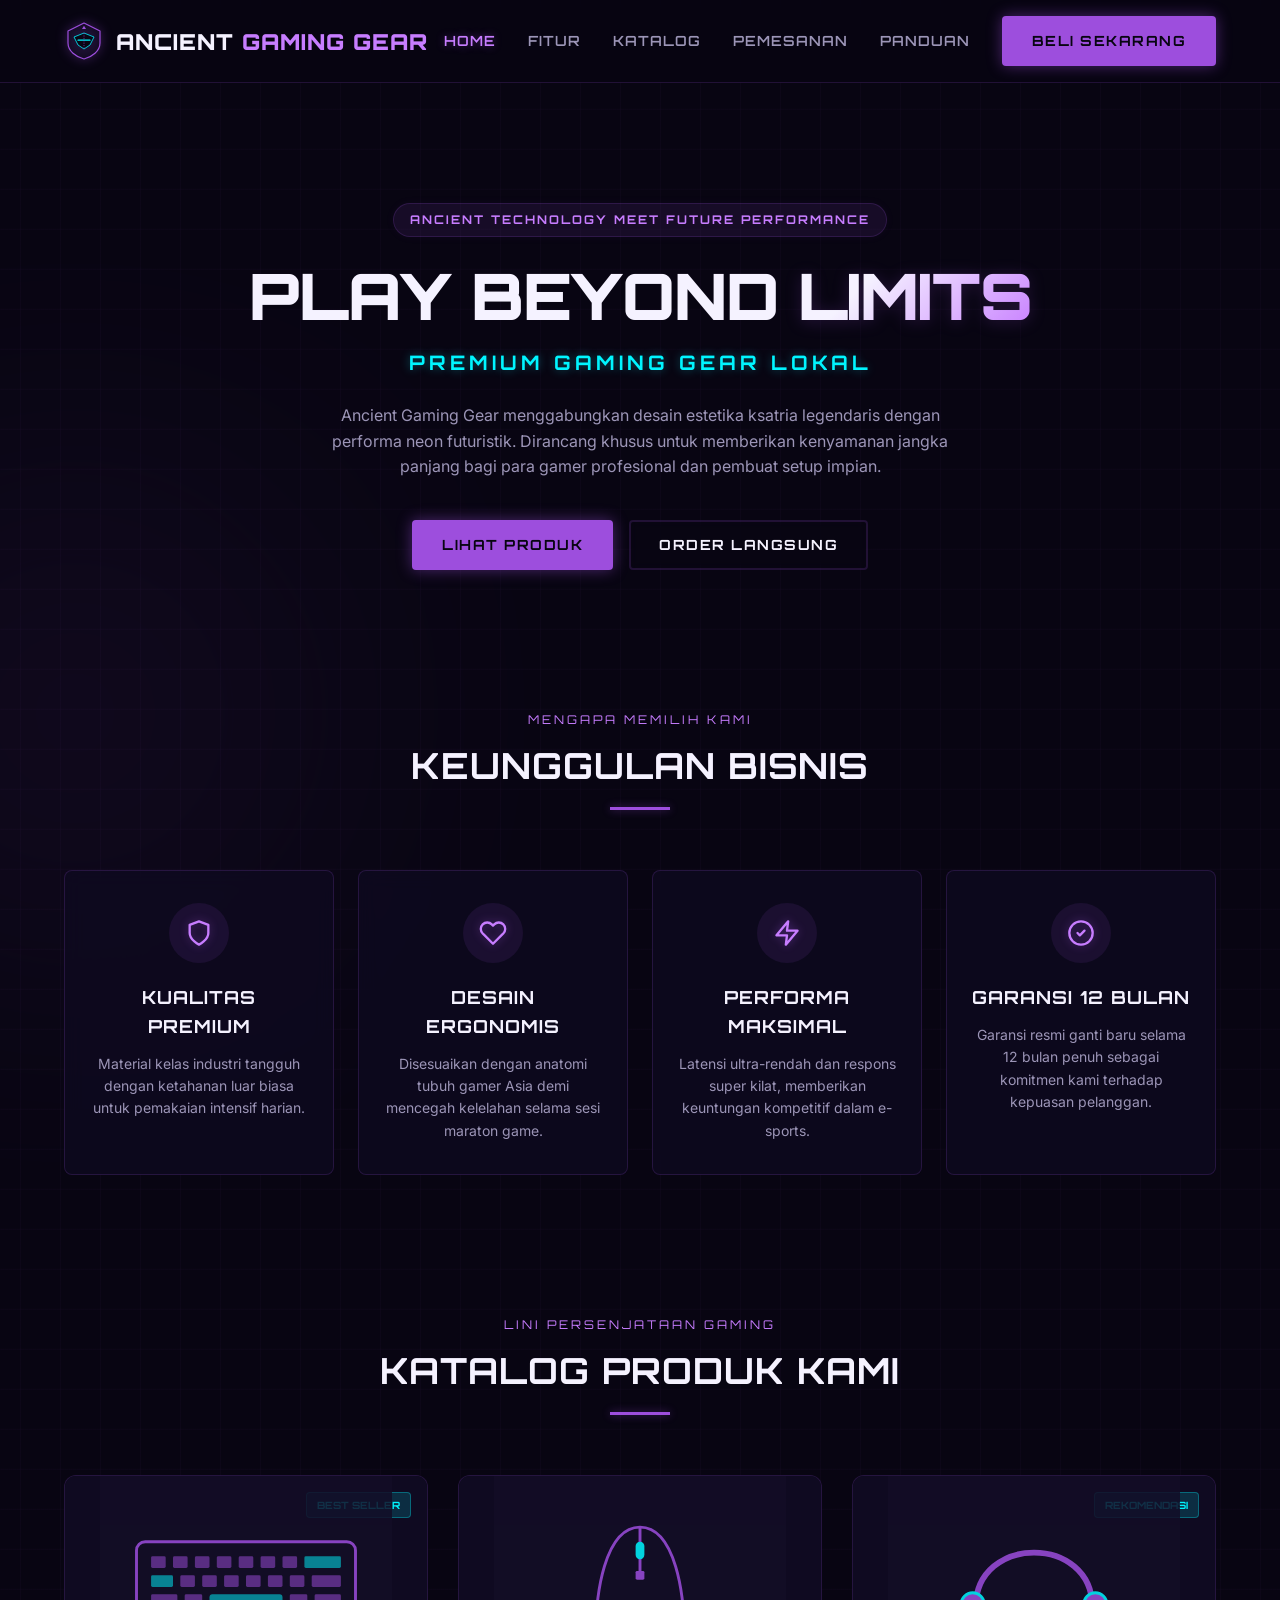
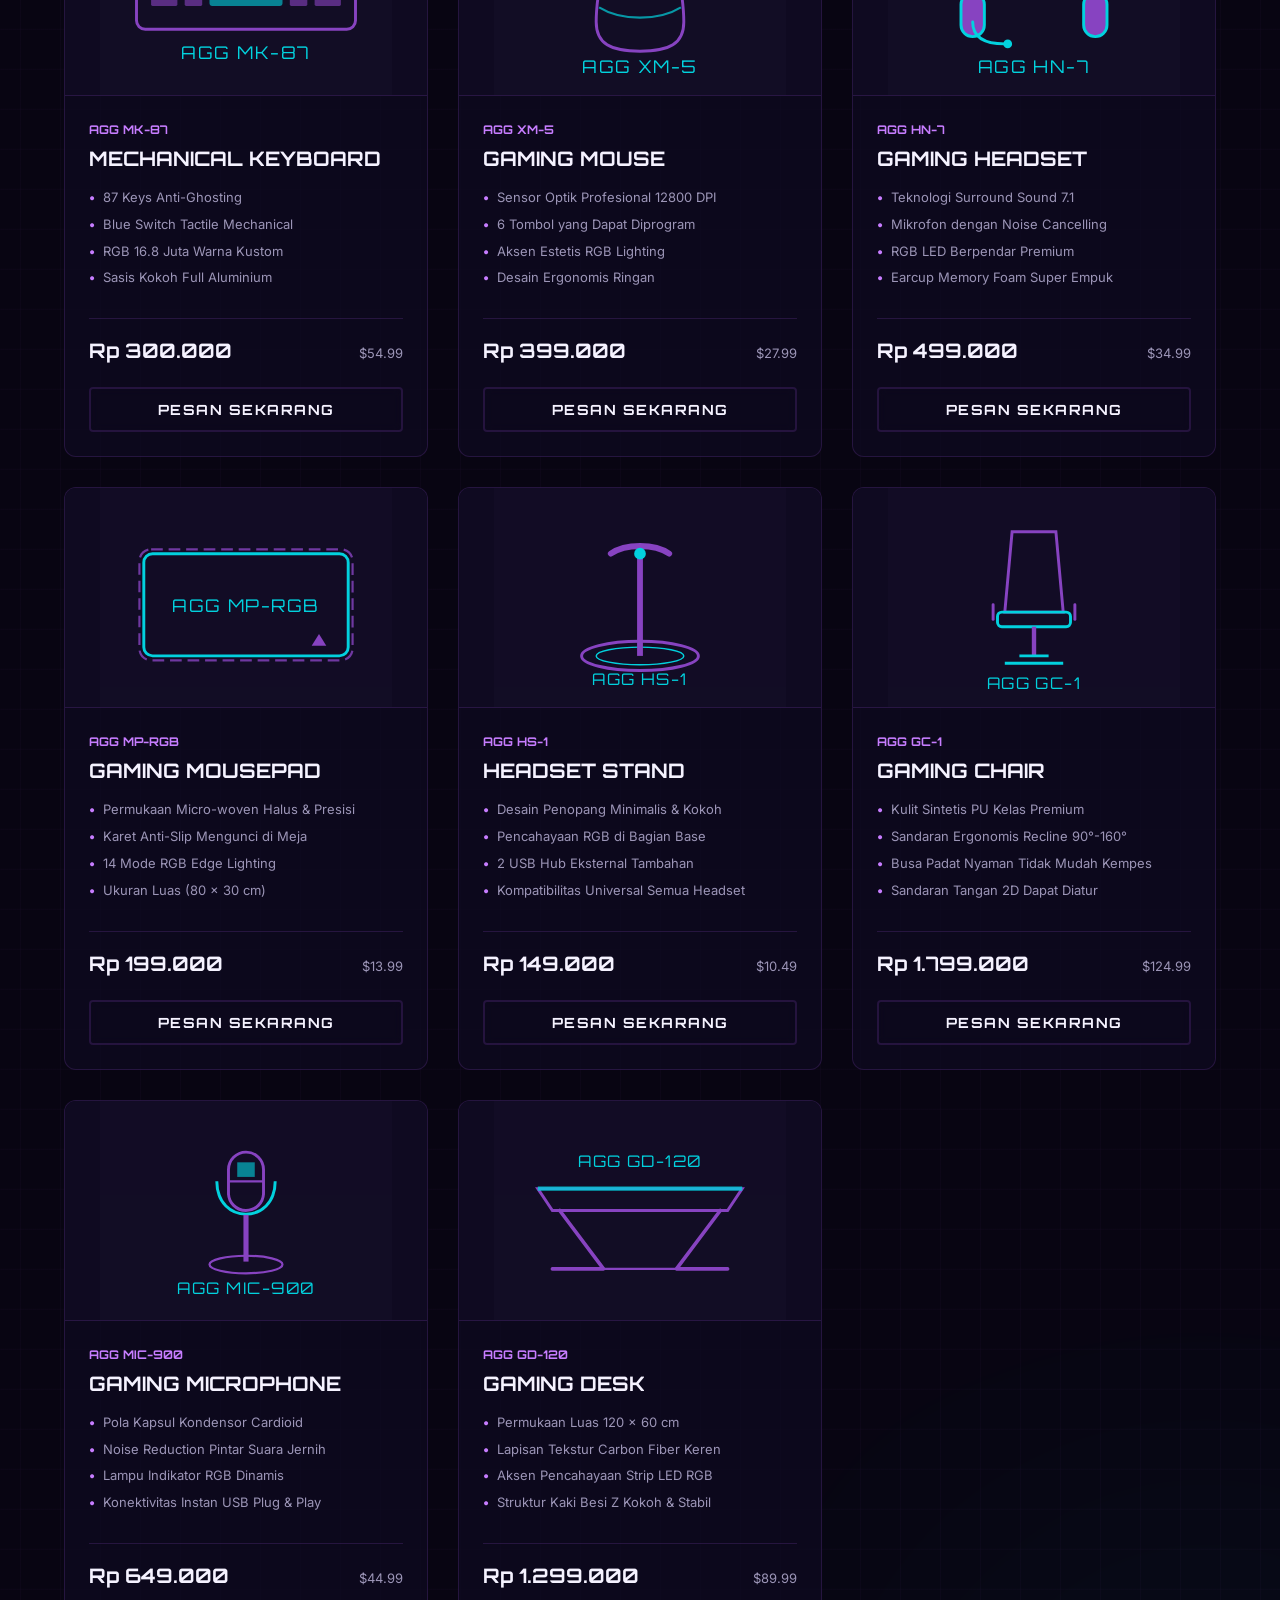
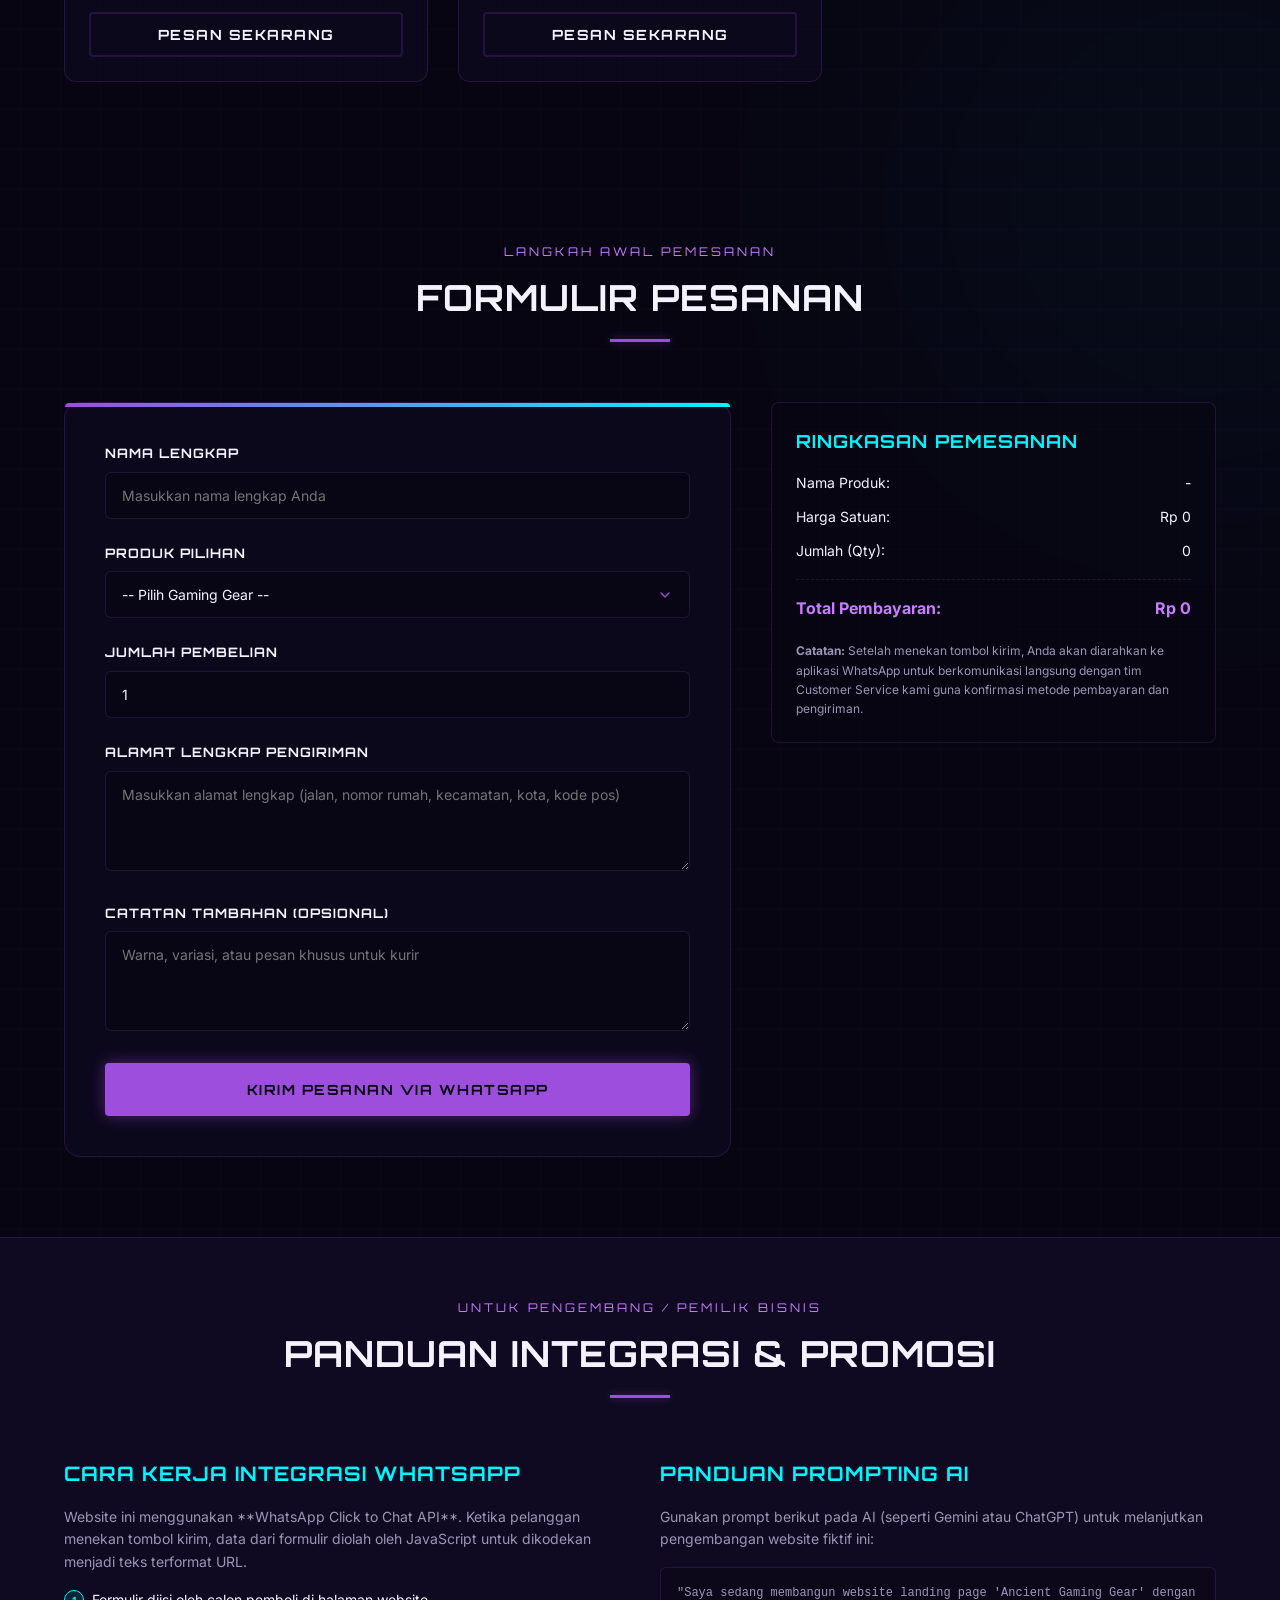
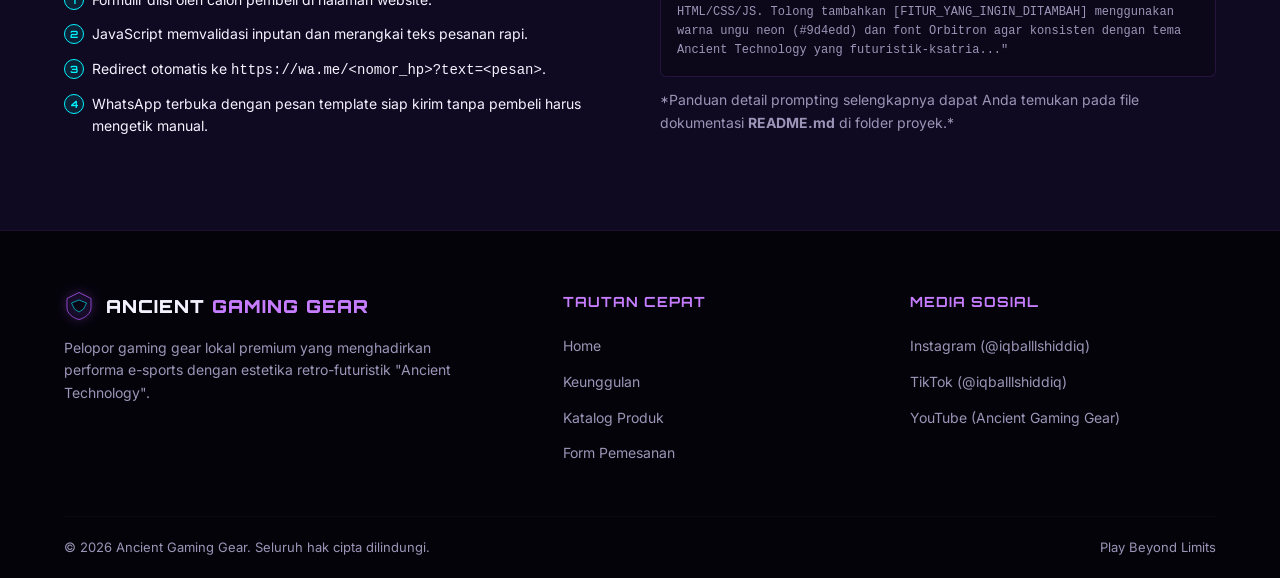
==== commit a65b3299: "Add files via upload" ====
--- a/index.html
+++ b/index.html
@@ -5,7 +5,7 @@
   <meta name="viewport" content="width=device-width, initial-scale=1.0">
   <meta name="description" content="Ancient Gaming Gear - Brand gaming gear lokal premium dengan tema Ancient Technology. Temukan keyboard mekanikal, mouse, headset, dan aksesoris terbaik dengan harga kompetitif.">
   <meta name="keywords" content="gaming gear, mechanical keyboard, gaming mouse, gaming headset, gaming chair, ancient gaming gear, setup gaming">
-  <title>Ancient Gaming | Play Gaming to breaks the limits</title>
+  <title>Ancient Gaming Gear | Play to breaks the limits</title>
   <link rel="stylesheet" href="style.css">
 </head>
 <body>
@@ -14,7 +14,7 @@
   <header>
     <div class="container">
       <a href="#" class="logo">
-        <img src="ChatGPT Image 24 Jun 2026, 11.30.09.png" alt="Logo" style="width: 40px; height: 40px; object-fit: contain;">
+        <svg viewBox="0 0 100 100" fill="none" xmlns="http://www.w3.org/2000/svg">
           <!-- Outer Shield / Crest -->
           <path d="M50 5 L90 25 L90 55 C90 75 70 90 50 95 C30 90 10 75 10 55 L10 25 Z" stroke="#9d4edd" stroke-width="3" stroke-linejoin="round" fill="rgba(15, 10, 33, 0.6)" />
           <!-- Knight Visor Details -->
@@ -25,7 +25,7 @@
           <!-- Crest Gem -->
           <polygon points="50,12 55,20 45,20" fill="#9d4edd" />
         </svg>
-        <div class="logo-text">ANCIENT<span>GAMING Gear</span></div>
+        <div class="logo-text">ANCIENT <span>GAMING GEAR</span></div>
       </a>
 
       <button class="nav-toggle" id="navToggle" aria-label="Toggle Menu">
@@ -40,7 +40,7 @@
         <li><a href="#products" class="nav-link">Katalog</a></li>
         <li><a href="#order" class="nav-link">Pemesanan</a></li>
         <li><a href="#faq" class="nav-link">Panduan</a></li>
-        <li><a href="#order" class="btn btn-primary">Buy Now</a></li>
+        <li><a href="#order" class="btn btn-primary">Beli Sekarang</a></li>
       </ul>
     </div>
   </header>
@@ -50,12 +50,12 @@
     <div class="container">
       <div class="hero-badge">Ancient Technology Meet Future Performance</div>
       <h1>Play Beyond <span>Limits</span></h1>
-      <div class="hero-tagline">Premium Gaming Local Gear</div>
+      <div class="hero-tagline">Premium Gaming Gear Lokal</div>
       <p class="hero-desc">
-        Ancient Gaming  menggabungkan desain estetika ksatria legendaris dengan performa neon futuristik. Dirancang khusus untuk memberikan kenyamanan jangka panjang bagi para gamer profesional dan pembuat setup impian.
+        Ancient Gaming Gear menggabungkan desain estetika ksatria legendaris dengan performa neon futuristik. Dirancang khusus untuk memberikan kenyamanan jangka panjang bagi para gamer profesional dan pembuat setup impian.
       </p>
       <div class="hero-actions">
-        <a href="#products" class="btn btn-primary">Look Product</a>
+        <a href="#products" class="btn btn-primary">Lihat Produk</a>
         <a href="#order" class="btn btn-secondary">Order Langsung</a>
       </div>
     </div>
@@ -65,8 +65,8 @@
   <section class="features" id="features">
     <div class="container">
       <div class="section-header">
-        <span class="section-subtitle">Why Choose Us</span>
-        <h2 class="section-title">Befenit Business</h2>
+        <span class="section-subtitle">Mengapa Memilih Kami</span>
+        <h2 class="section-title">Keunggulan Bisnis</h2>
       </div>
 
       <div class="features-grid">
@@ -77,7 +77,7 @@
               <path d="M12 22s8-4 8-10V5l-8-3-8 3v7c0 6 8 10 8 10z"/>
             </svg>
           </div>
-          <h3>Premium Quality</h3>
+          <h3>Kualitas Premium</h3>
           <p>Material kelas industri tangguh dengan ketahanan luar biasa untuk pemakaian intensif harian.</p>
         </div>
 
@@ -88,7 +88,7 @@
               <path d="M20.84 4.61a5.5 5.5 0 0 0-7.78 0L12 5.67l-1.06-1.06a5.5 5.5 0 0 0-7.78 7.78l1.06 1.06L12 21.23l7.78-7.78 1.06-1.06a5.5 5.5 0 0 0 0-7.78z"/>
             </svg>
           </div>
-          <h3>Luxury Design</h3>
+          <h3>Desain Ergonomis</h3>
           <p>Disesuaikan dengan anatomi tubuh gamer Asia demi mencegah kelelahan selama sesi maraton game.</p>
         </div>
 
@@ -99,7 +99,7 @@
               <polygon points="13 2 3 14 12 14 11 22 21 10 12 10 13 2"/>
             </svg>
           </div>
-          <h3>Max Performance</h3>
+          <h3>Performa Maksimal</h3>
           <p>Latensi ultra-rendah dan respons super kilat, memberikan keuntungan kompetitif dalam e-sports.</p>
         </div>
 
@@ -111,8 +111,8 @@
               <path d="M9 12l2 2 4-4"/>
             </svg>
           </div>
-          <h3>1 Year Warranty</h3>
-          <p>Garansi resmi ganti baru selama 1 Tahun penuh sebagai komitmen kami terhadap kepuasan pelanggan.</p>
+          <h3>Garansi 12 Bulan</h3>
+          <p>Garansi resmi ganti baru selama 12 bulan penuh sebagai komitmen kami terhadap kepuasan pelanggan.</p>
         </div>
       </div>
     </div>
@@ -120,9 +120,6 @@
 
   <!-- Products Section -->
   <section class="products" id="products">
-   
-<!-- CART DRAWER -->
-<div id="cartOverlay" class="cart-overlay" onclick="buynow()"></div>
     <div class="container">
       <div class="section-header">
         <span class="section-subtitle">Lini Persenjataan Gaming</span>
@@ -182,7 +179,7 @@
               <div class="price-idr" data-raw-price="300000">Rp 300.000</div>
               <div class="price-usd">$54.99</div>
             </div>
-            <button class="btn btn-secondary product-action" onclick="buynow('AGG-MK-87')">beli langsung</button>
+            <button class="btn btn-secondary product-action" onclick="selectProduct('AGG-MK-87')">Pesan Sekarang</button>
           </div>
         </div>
 
@@ -216,7 +213,7 @@
               <div class="price-idr" data-raw-price="399000">Rp 399.000</div>
               <div class="price-usd">$27.99</div>
             </div>
-            <button class="btn btn-secondary product-action" onclick="buynow('AGG-XM-5')">Beli langsung</button>
+            <button class="btn btn-secondary product-action" onclick="selectProduct('AGG-XM-5')">Pesan Sekarang</button>
           </div>
         </div>
 
@@ -250,7 +247,7 @@
               <div class="price-idr" data-raw-price="499000">Rp 499.000</div>
               <div class="price-usd">$34.99</div>
             </div>
-            <button class="btn btn-secondary product-action" onclick="buynow('AGG-HN-7')">Beli langsung</button>
+            <button class="btn btn-secondary product-action" onclick="selectProduct('AGG-HN-7')">Pesan Sekarang</button>
           </div>
         </div>
 
@@ -280,7 +277,7 @@
               <div class="price-idr" data-raw-price="199000">Rp 199.000</div>
               <div class="price-usd">$13.99</div>
             </div>
-            <button class="btn btn-secondary product-action" onclick="buynow('AGG-MP-RGB')">Beli Langsung</button>
+            <button class="btn btn-secondary product-action" onclick="selectProduct('AGG-MP-RGB')">Pesan Sekarang</button>
           </div>
         </div>
 
@@ -314,7 +311,7 @@
               <div class="price-idr" data-raw-price="149000">Rp 149.000</div>
               <div class="price-usd">$10.49</div>
             </div>
-            <button class="btn btn-secondary product-action" onclick="Buynow('AGG-HS-1')">Beli langsung</button>
+            <button class="btn btn-secondary product-action" onclick="selectProduct('AGG-HS-1')">Pesan Sekarang</button>
           </div>
         </div>
 
@@ -349,7 +346,7 @@
               <div class="price-idr" data-raw-price="1799000">Rp 1.799.000</div>
               <div class="price-usd">$124.99</div>
             </div>
-            <button class="btn btn-secondary product-action" onclick="Buynow('AGG-GC-1')">Beli langsung</button>
+            <button class="btn btn-secondary product-action" onclick="selectProduct('AGG-GC-1')">Pesan Sekarang</button>
           </div>
         </div>
 
@@ -383,7 +380,7 @@
               <div class="price-idr" data-raw-price="649000">Rp 649.000</div>
               <div class="price-usd">$44.99</div>
             </div>
-            <button class="btn btn-secondary product-action" onclick="Buynow('AGG-MIC-900')">Beli langsung</button>
+            <button class="btn btn-secondary product-action" onclick="selectProduct('AGG-MIC-900')">Pesan Sekarang</button>
           </div>
         </div>
 
@@ -417,7 +414,7 @@
               <div class="price-idr" data-raw-price="1299000">Rp 1.299.000</div>
               <div class="price-usd">$89.99</div>
             </div>
-            <button class="btn btn-secondary product-action" onclick="Buynow('AGG-GD-120')">Beli langsung</button>
+            <button class="btn btn-secondary product-action" onclick="selectProduct('AGG-GD-120')">Pesan Sekarang</button>
           </div>
         </div>
 
@@ -477,7 +474,7 @@
         </div>
 
         <!-- Ringkasan Pesanan (Summary) -->
-       <div id="cartSummaryList"></div>
+        <div class="order-summary">
           <h3>Ringkasan Pemesanan</h3>
           <div class="summary-row">
             <span>Nama Produk:</span>
@@ -572,11 +569,15 @@
           <ul>
             <li><a href="https://instagram.com/iqballlshiddiq" target="_blank">Instagram (@iqballlshiddiq)</a></li>
             <li><a href="https://tiktok.com/@iqballlshiddiq" target="_blank">TikTok (@iqballlshiddiq)</a></li>
+            <li><a href="#" target="_blank">YouTube (Ancient Gaming Gear)</a></li>
+          </ul>
+        </div>
+      </div>
 
       <div class="footer-bottom">
         <div>&copy; 2026 Ancient Gaming Gear. Seluruh hak cipta dilindungi.</div>
         <div class="social-links">
-          <span>Play Gaming to breaks the limits</span>
+          <span>Play Beyond Limits</span>
         </div>
       </div>
     </div>
--- a/style.css
+++ b/style.css
@@ -104,8 +104,8 @@
 
 /* Helper Layout Classes */
 .container {
-  -width: min(1200px, 90%);
-  margin: 0auto;
+  max-width: var(--container-width);
+  margin: 0 auto;
   padding: 0 24px;
   position: relative;
 }
@@ -228,10 +228,10 @@
 }
 .nav-toggle span {
   display: block;
-  width:min(1200px,90%);
+  width: 24px;
   height: 2px;
   background: var(--text-main);
-  margin: auto px 0;
+  margin: 5px 0;
   transition: var(--transition-speed);
 }
 
@@ -242,106 +242,7 @@
   position: relative;
   overflow: hidden;
 }
-/* FLOATING CART BUTTON */
-.floating-cart-btn{
-  position:fixed;
-  bottom:30px;
-  right:30px;
-  background:#9d4edd;
-  color:white;
-  border:none;
-  padding:16px 22px;
-  border-radius:50px;
-  font-weight:bold;
-  cursor:pointer;
-  z-index:9999;
-  box-shadow:0 0 20px rgba(157,78,221,0.7);
-  transition:0.3s ease;
-}
-
-.floating-cart-btn:hover{
-  transform:scale(1.05);
-  box-shadow:0 0 30px rgba(157,78,221,1);
-}
-
-#cartCount{
-  background:#00f5ff;
-  color:#080512;
-  padding:4px 8px;
-  border-radius:50%;
-  margin-left:6px;
-}
-
-/* CART DRAWER */
-.cart-overlay{
-  position:fixed;
-  inset:0;
-  background:rgba(0,0,0,0.5);
-  opacity:0;
-  visibility:hidden;
-  transition:0.3s;
-  z-index:9997;
-}
-
-.cart-overlay.active{
-  opacity:1;
-  visibility:visible;
-}
-
-.cart-drawer{
-  position:fixed;
-  top:0;
-  right:-420px;
-  width:400px;
-  height:100%;
-  background:#0f0a21;
-  border-left:1px solid rgba(157,78,221,0.3);
-  z-index:9998;
-  transition:0.4s ease;
-  display:flex;
-  flex-direction:column;
-  padding:24px;
-  overflow-y:auto;
-}
-
-.cart-drawer.active{
-  right:0;
-}
-
-.cart-header{
-  display:flex;
-  justify-content:space-between;
-  align-items:center;
-  margin-bottom:24px;
-}
-
-.cart-item{
-  border:1px solid rgba(157,78,221,0.2);
-  border-radius:12px;
-  padding:16px;
-  margin-bottom:16px;
-  background:rgba(255,255,255,0.03);
-}
-
-.cart-controls{
-  display:flex;
-  gap:8px;
-  margin-top:12px;
-}
-
-.cart-controls button{
-  background:#9d4edd;
-  border:none;
-  color:white;
-  padding:6px 10px;
-  border-radius:6px;
-  cursor:pointer;
-}
-
-.cart-footer{
-  margin-top:auto;
-  border-top:1px solid rgba(157,78,221,0.3);
-  padding-top:20px;
+
 .hero-badge {
   display: inline-block;
   padding: 6px 16px;
@@ -502,7 +403,7 @@
 .products-grid {
   display: grid;
   grid-template-columns: repeat(auto-fit, minmax(280px, 1fr));
-  gap: 24px;
+  gap: 30px;
 }
 
 .product-card {
@@ -811,7 +712,7 @@
 footer {
   background: #04030a;
   border-top: 1px solid var(--glass-border);
-  padding: 60px 0
+  padding: 60px 0 20px 0;
 }
 
 .footer-grid {
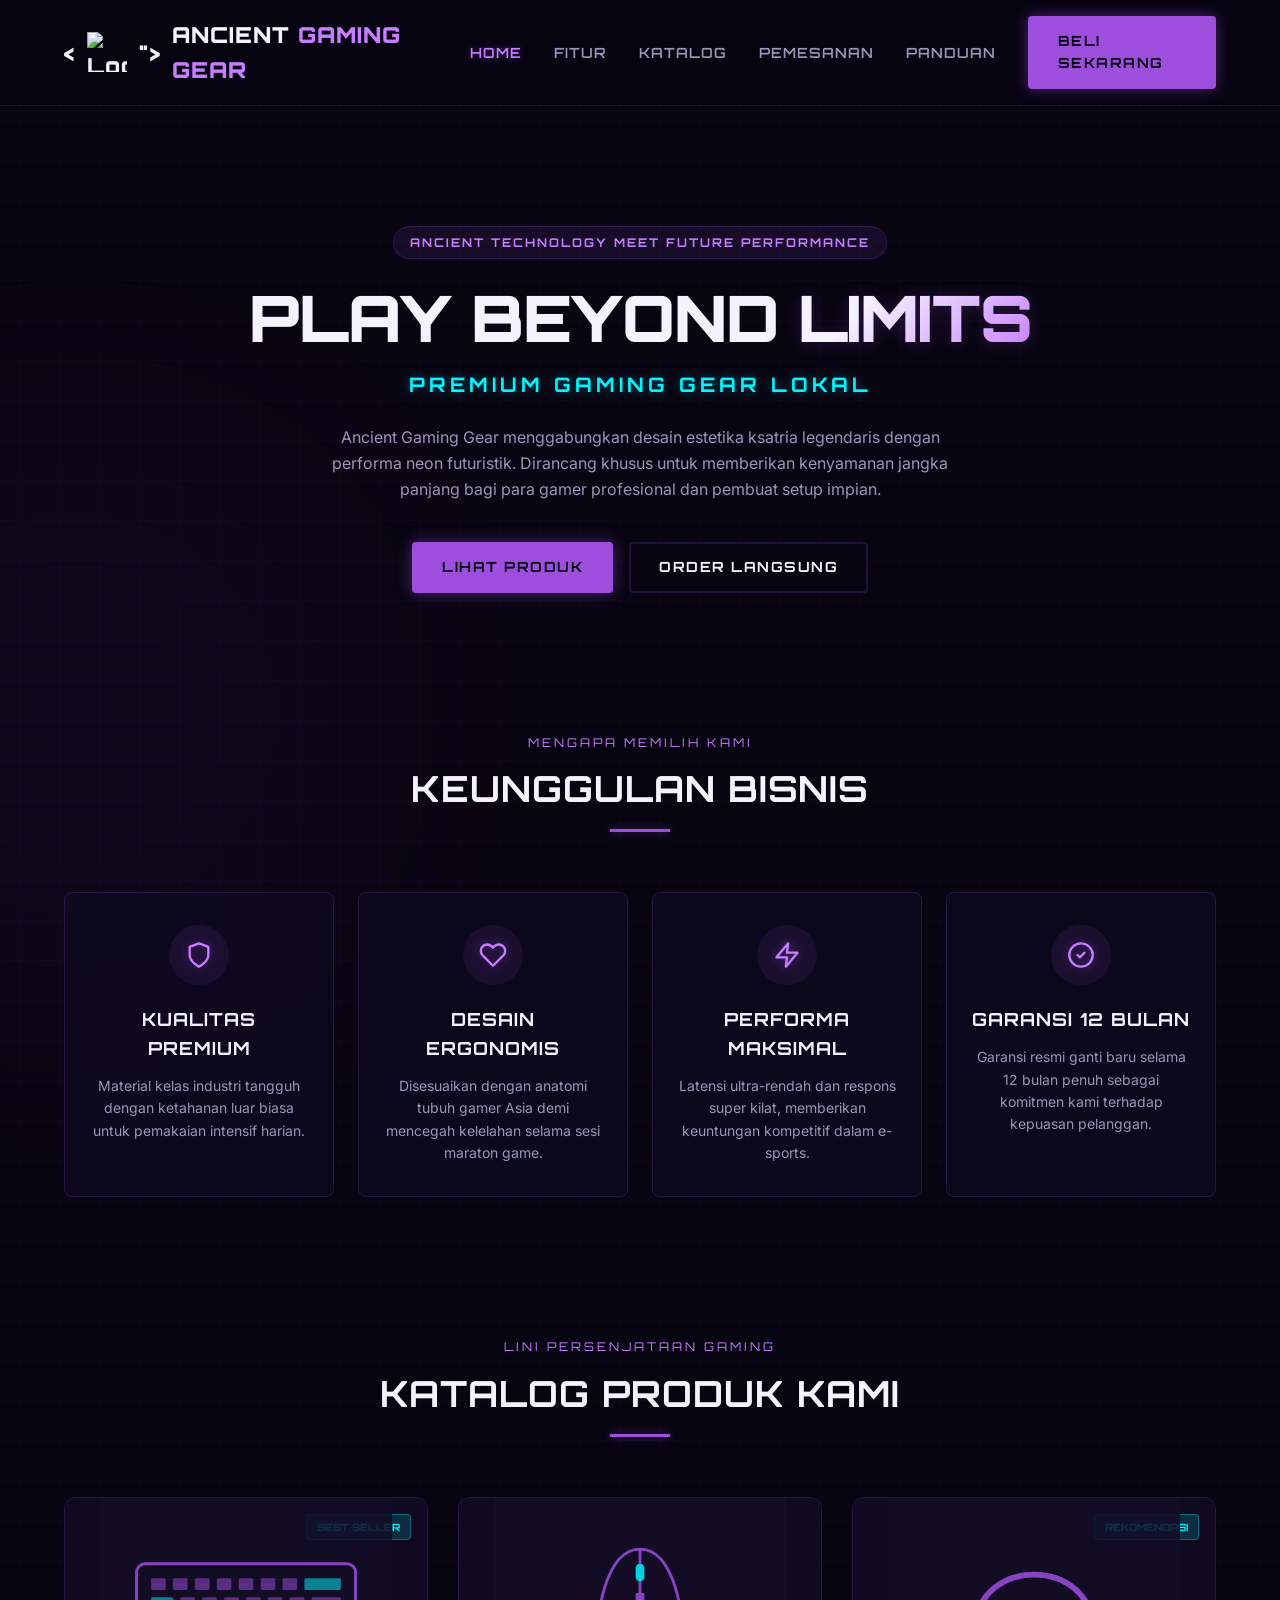
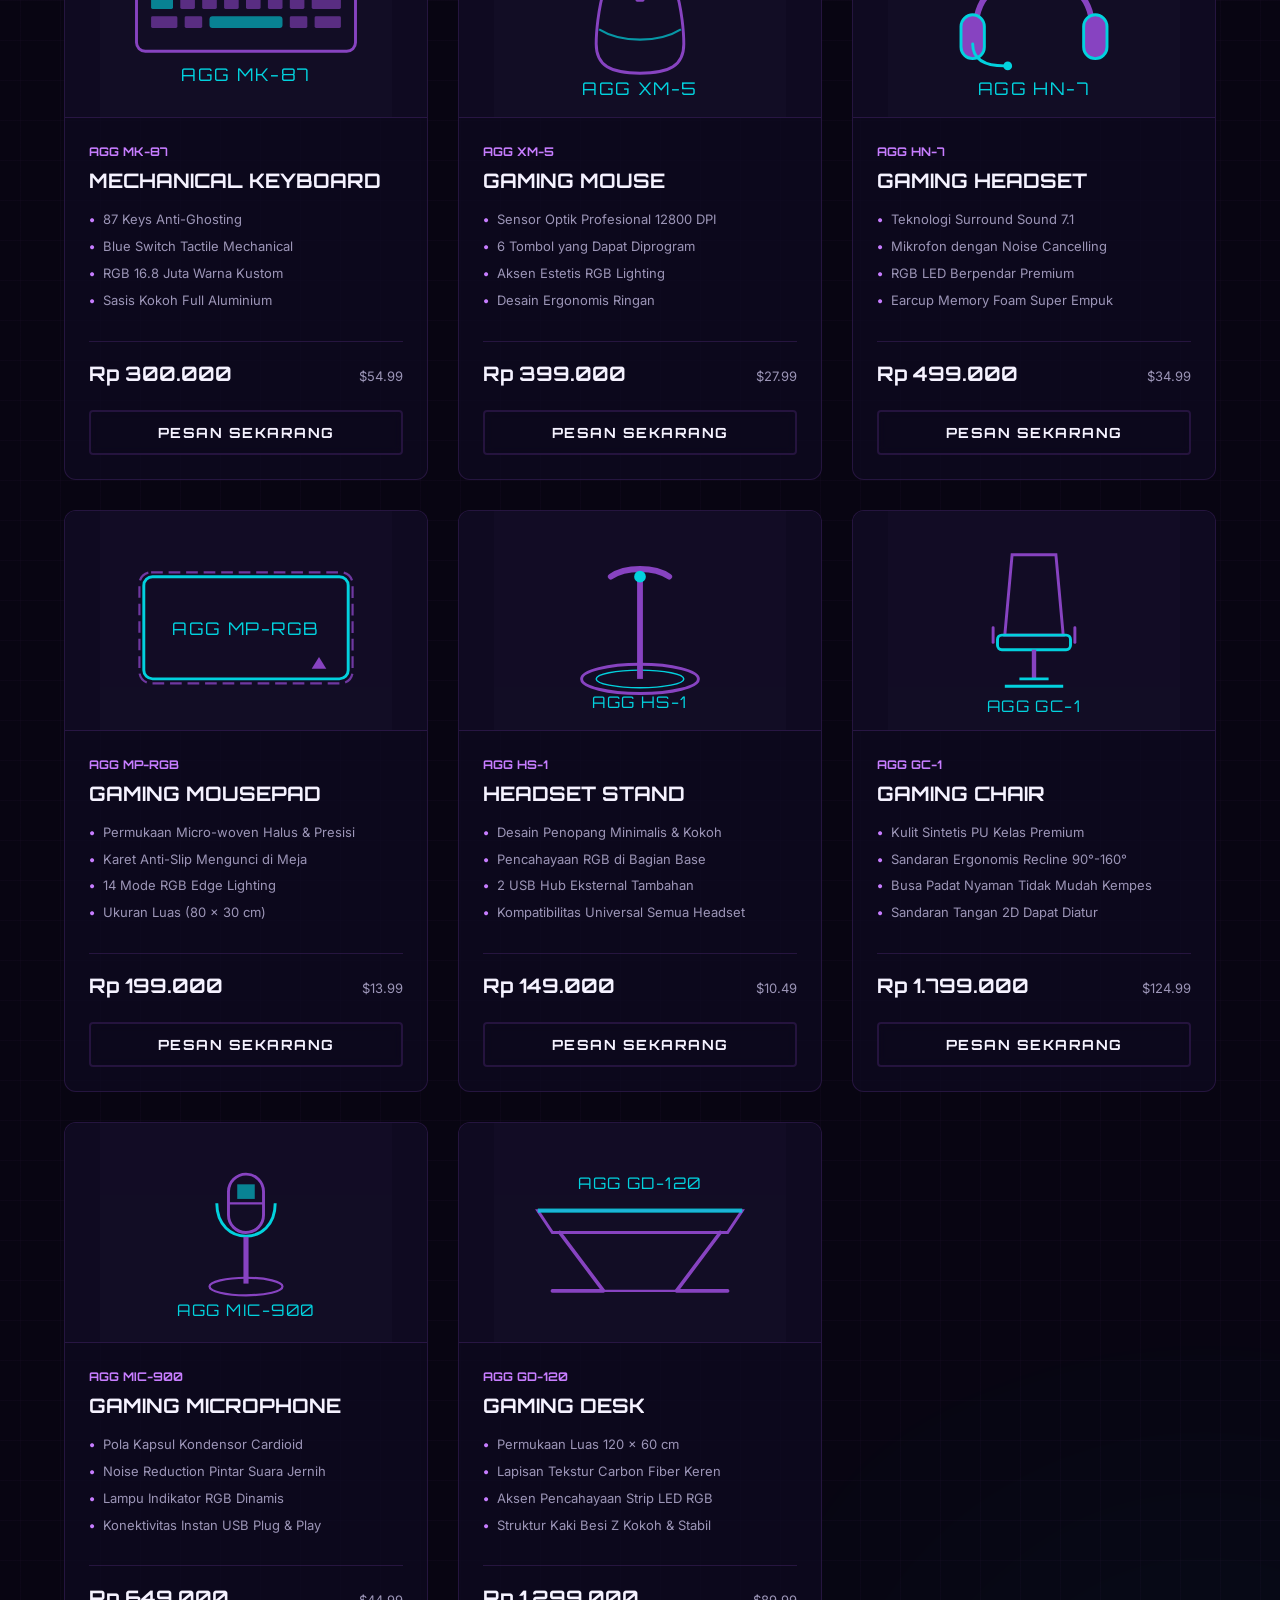
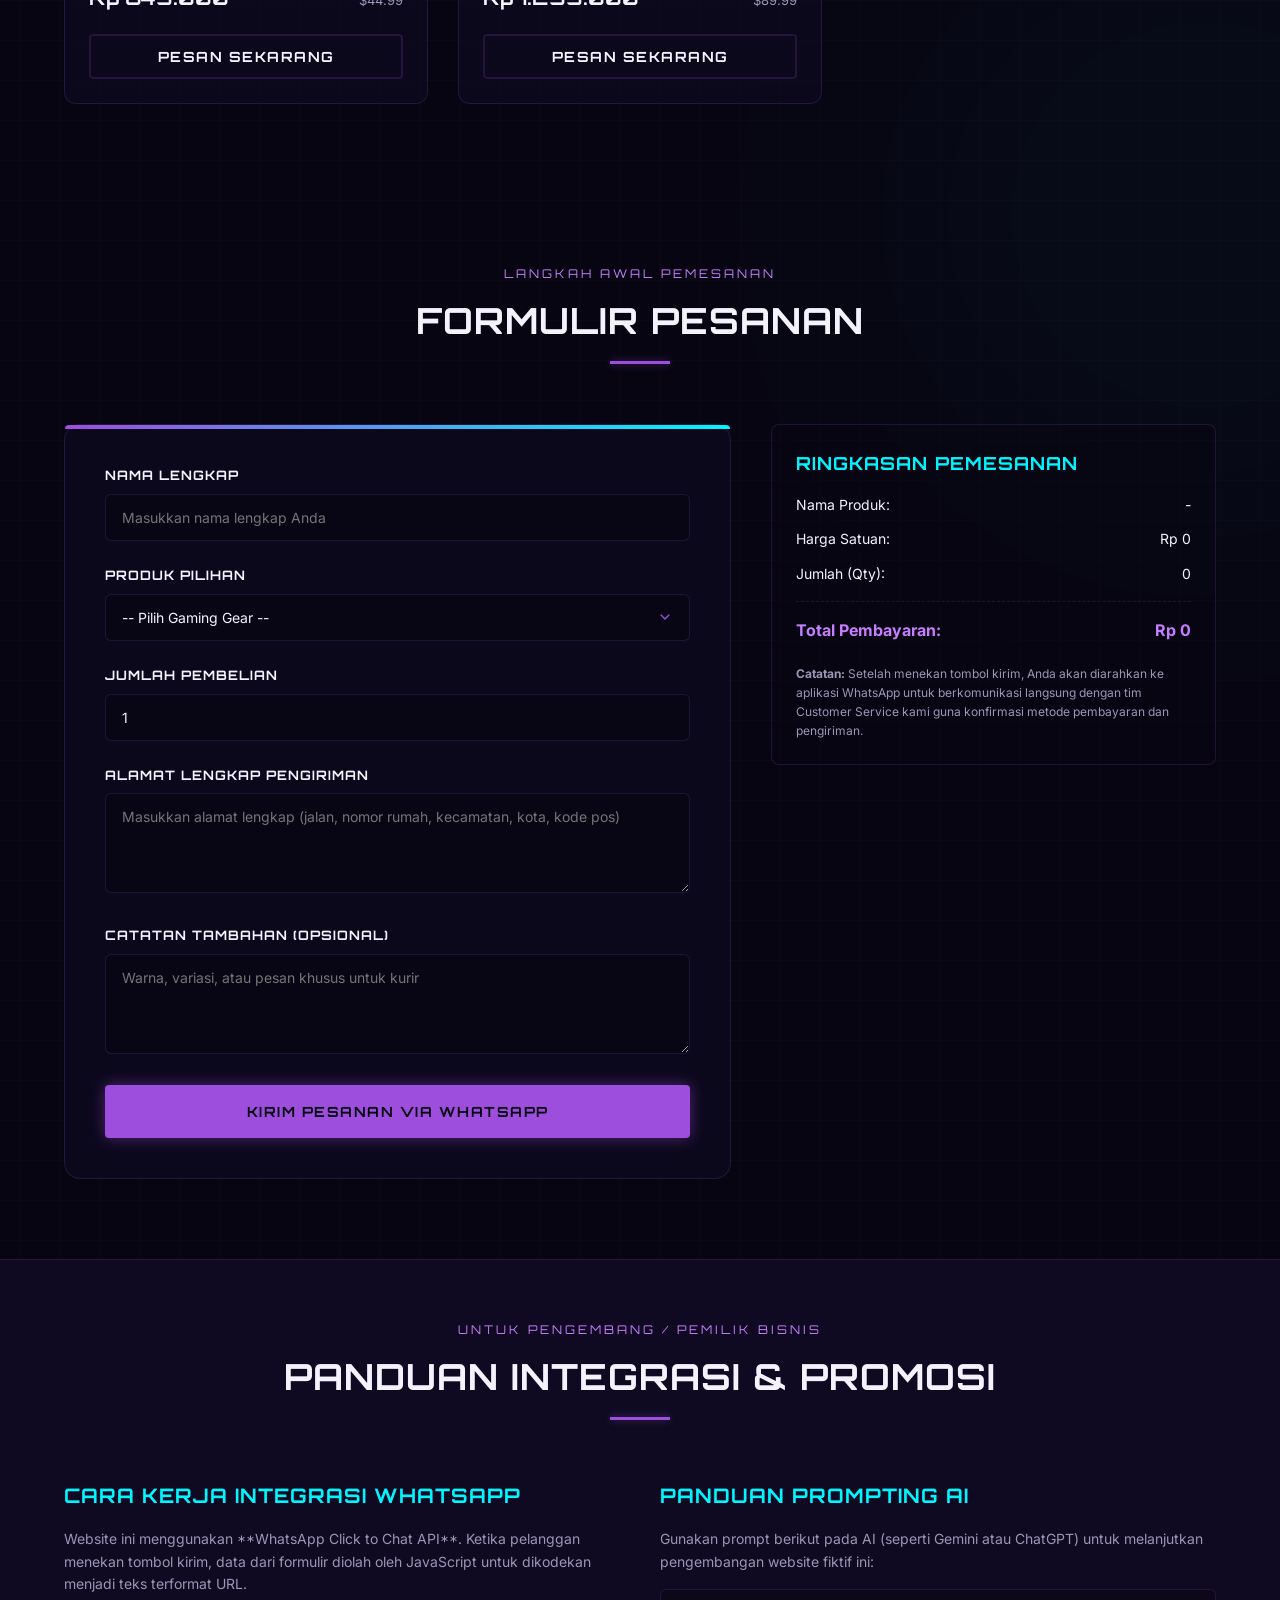
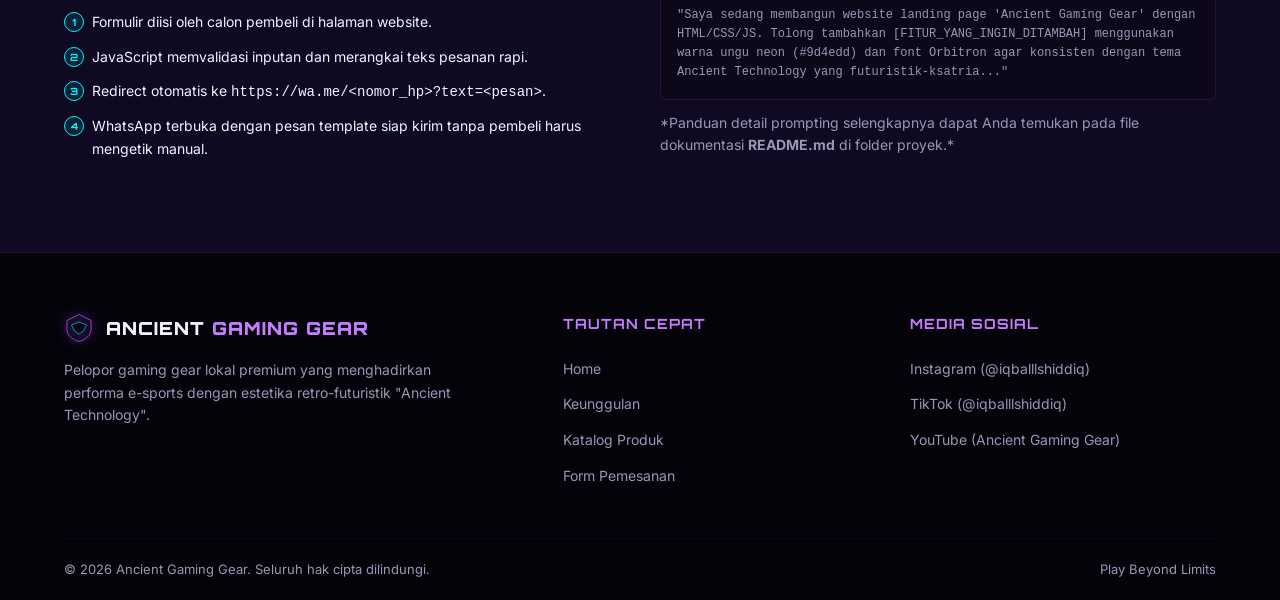
==== commit 56e7fad4: "index.html" ====
--- a/index.html
+++ b/index.html
@@ -14,7 +14,7 @@
   <header>
     <div class="container">
       <a href="#" class="logo">
-        <svg viewBox="0 0 100 100" fill="none" xmlns="http://www.w3.org/2000/svg">
+        <<img src="ChatGPT Image 24 Jun 2026, 11.30.09" alt="Logo" style="width: 40px; height: 40px; object-fit: contain;">">
           <!-- Outer Shield / Crest -->
           <path d="M50 5 L90 25 L90 55 C90 75 70 90 50 95 C30 90 10 75 10 55 L10 25 Z" stroke="#9d4edd" stroke-width="3" stroke-linejoin="round" fill="rgba(15, 10, 33, 0.6)" />
           <!-- Knight Visor Details -->
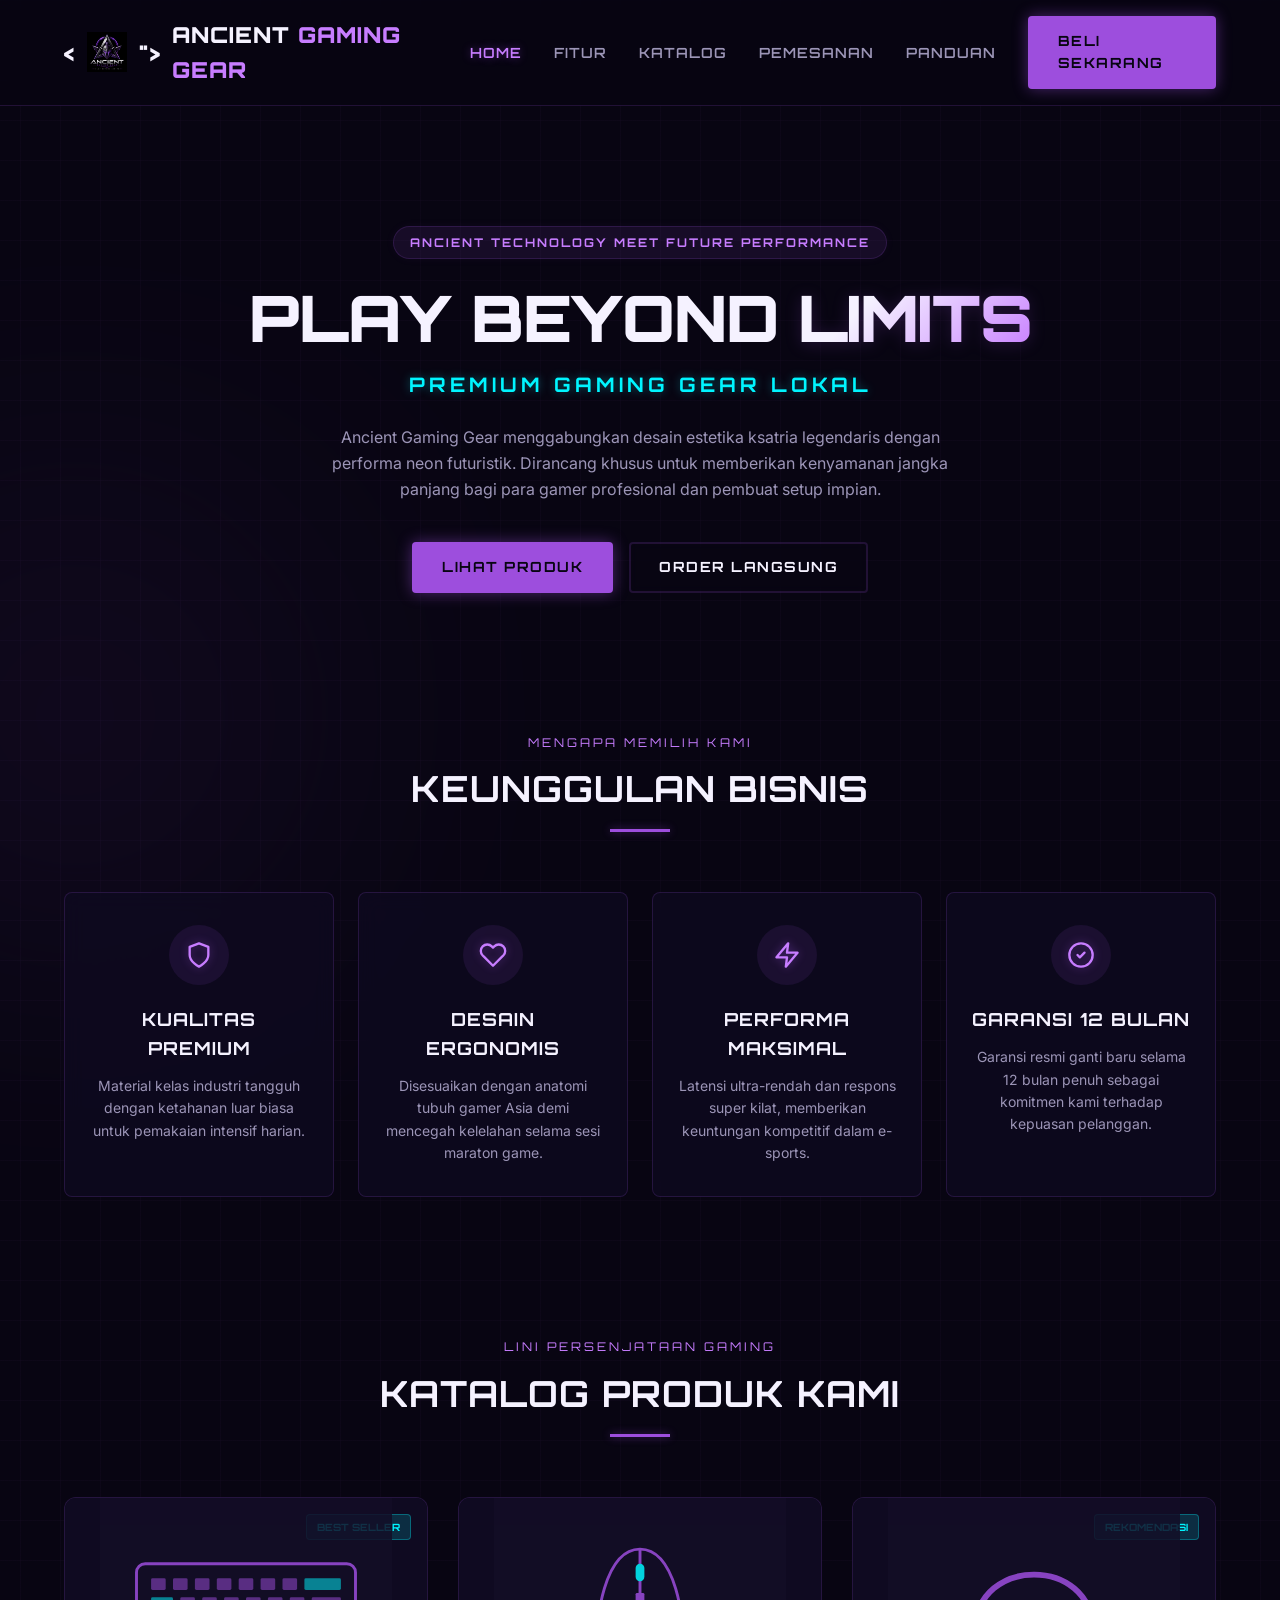
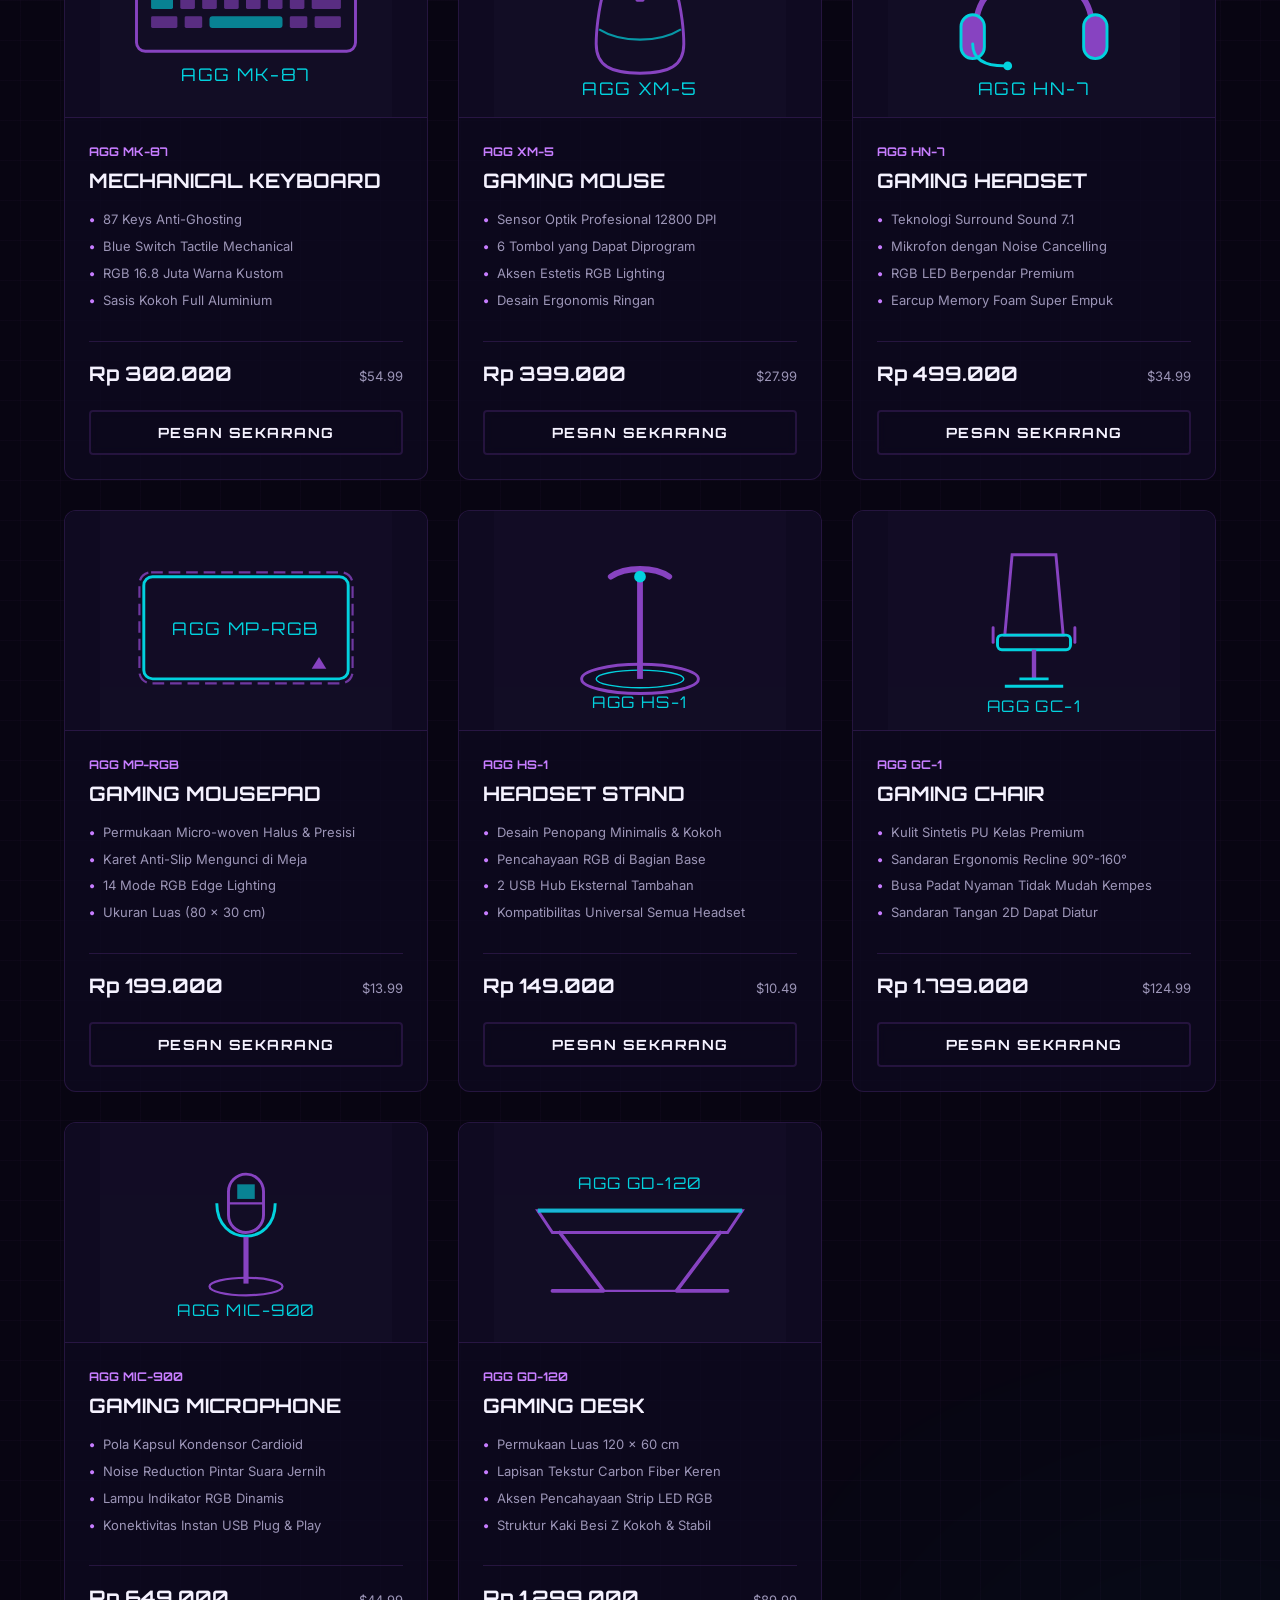
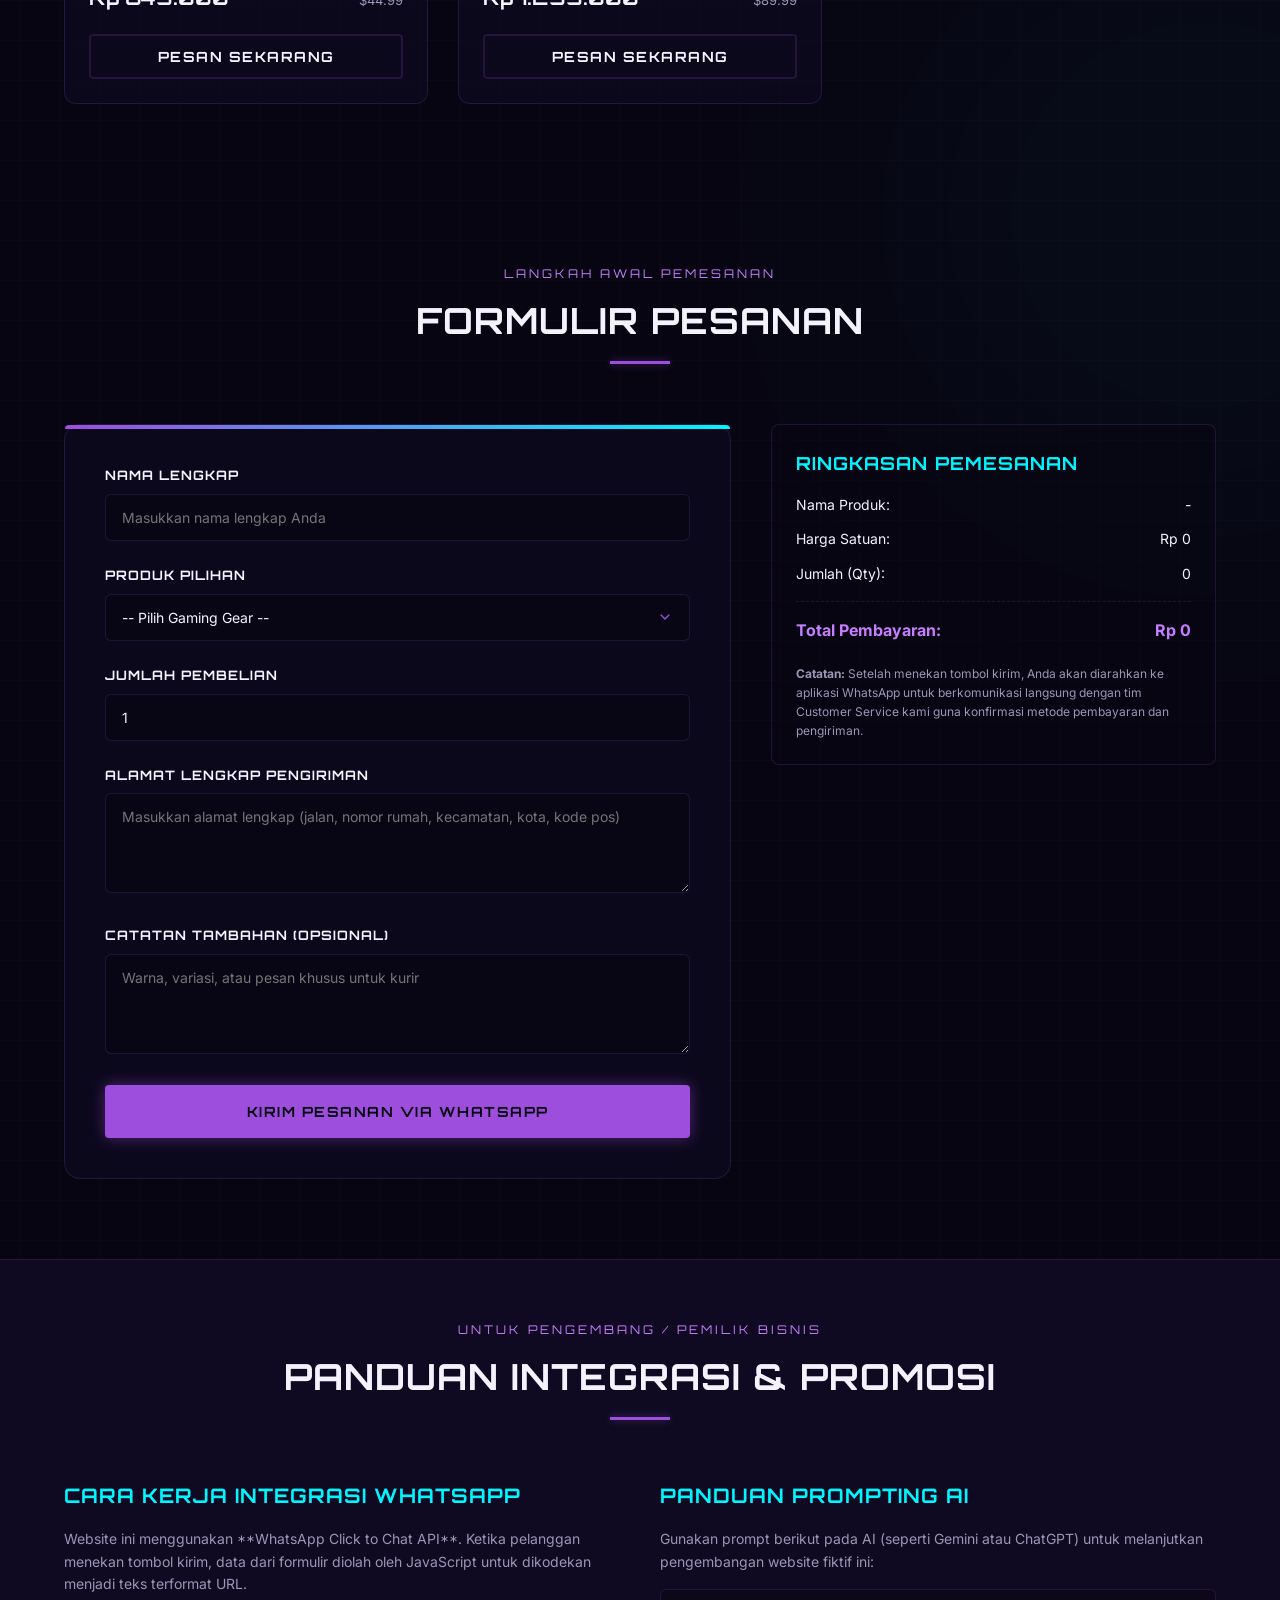
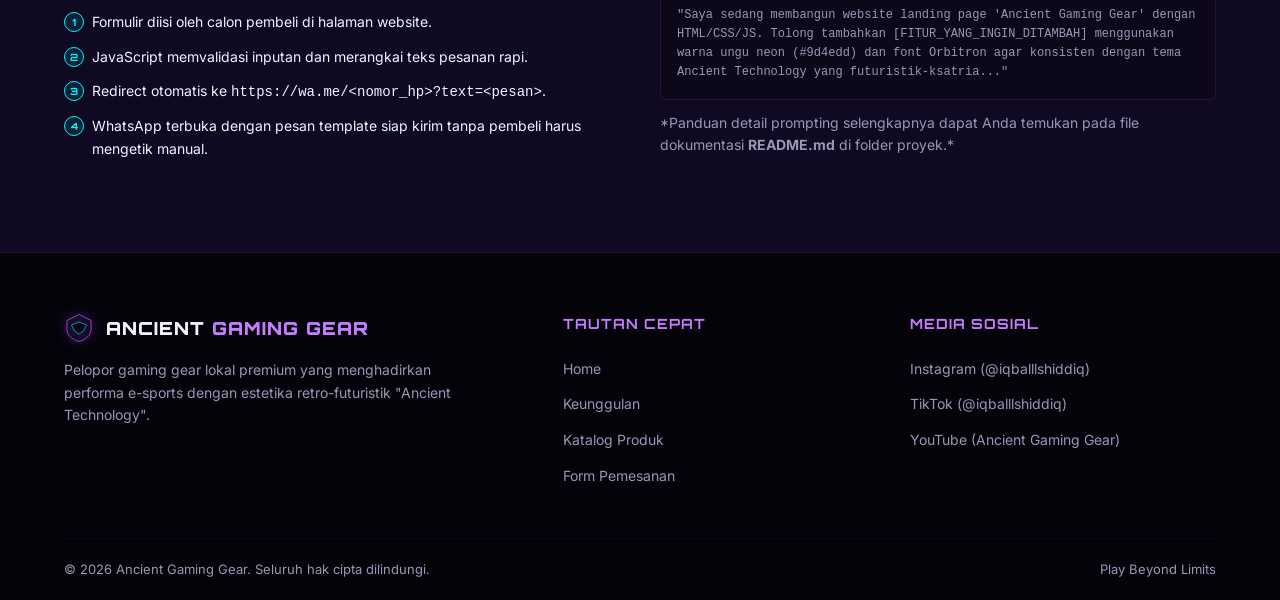
==== commit c6e4b36d: "index.html" ====
--- a/index.html
+++ b/index.html
@@ -14,7 +14,7 @@
   <header>
     <div class="container">
       <a href="#" class="logo">
-        <<img src="ChatGPT Image 24 Jun 2026, 11.30.09" alt="Logo" style="width: 40px; height: 40px; object-fit: contain;">">
+        <<img src="ChatGPT Image 24 Jun 2026, 11.30.09.png" alt="Logo" style="width: 40px; height: 40px; object-fit: contain;">">
           <!-- Outer Shield / Crest -->
           <path d="M50 5 L90 25 L90 55 C90 75 70 90 50 95 C30 90 10 75 10 55 L10 25 Z" stroke="#9d4edd" stroke-width="3" stroke-linejoin="round" fill="rgba(15, 10, 33, 0.6)" />
           <!-- Knight Visor Details -->
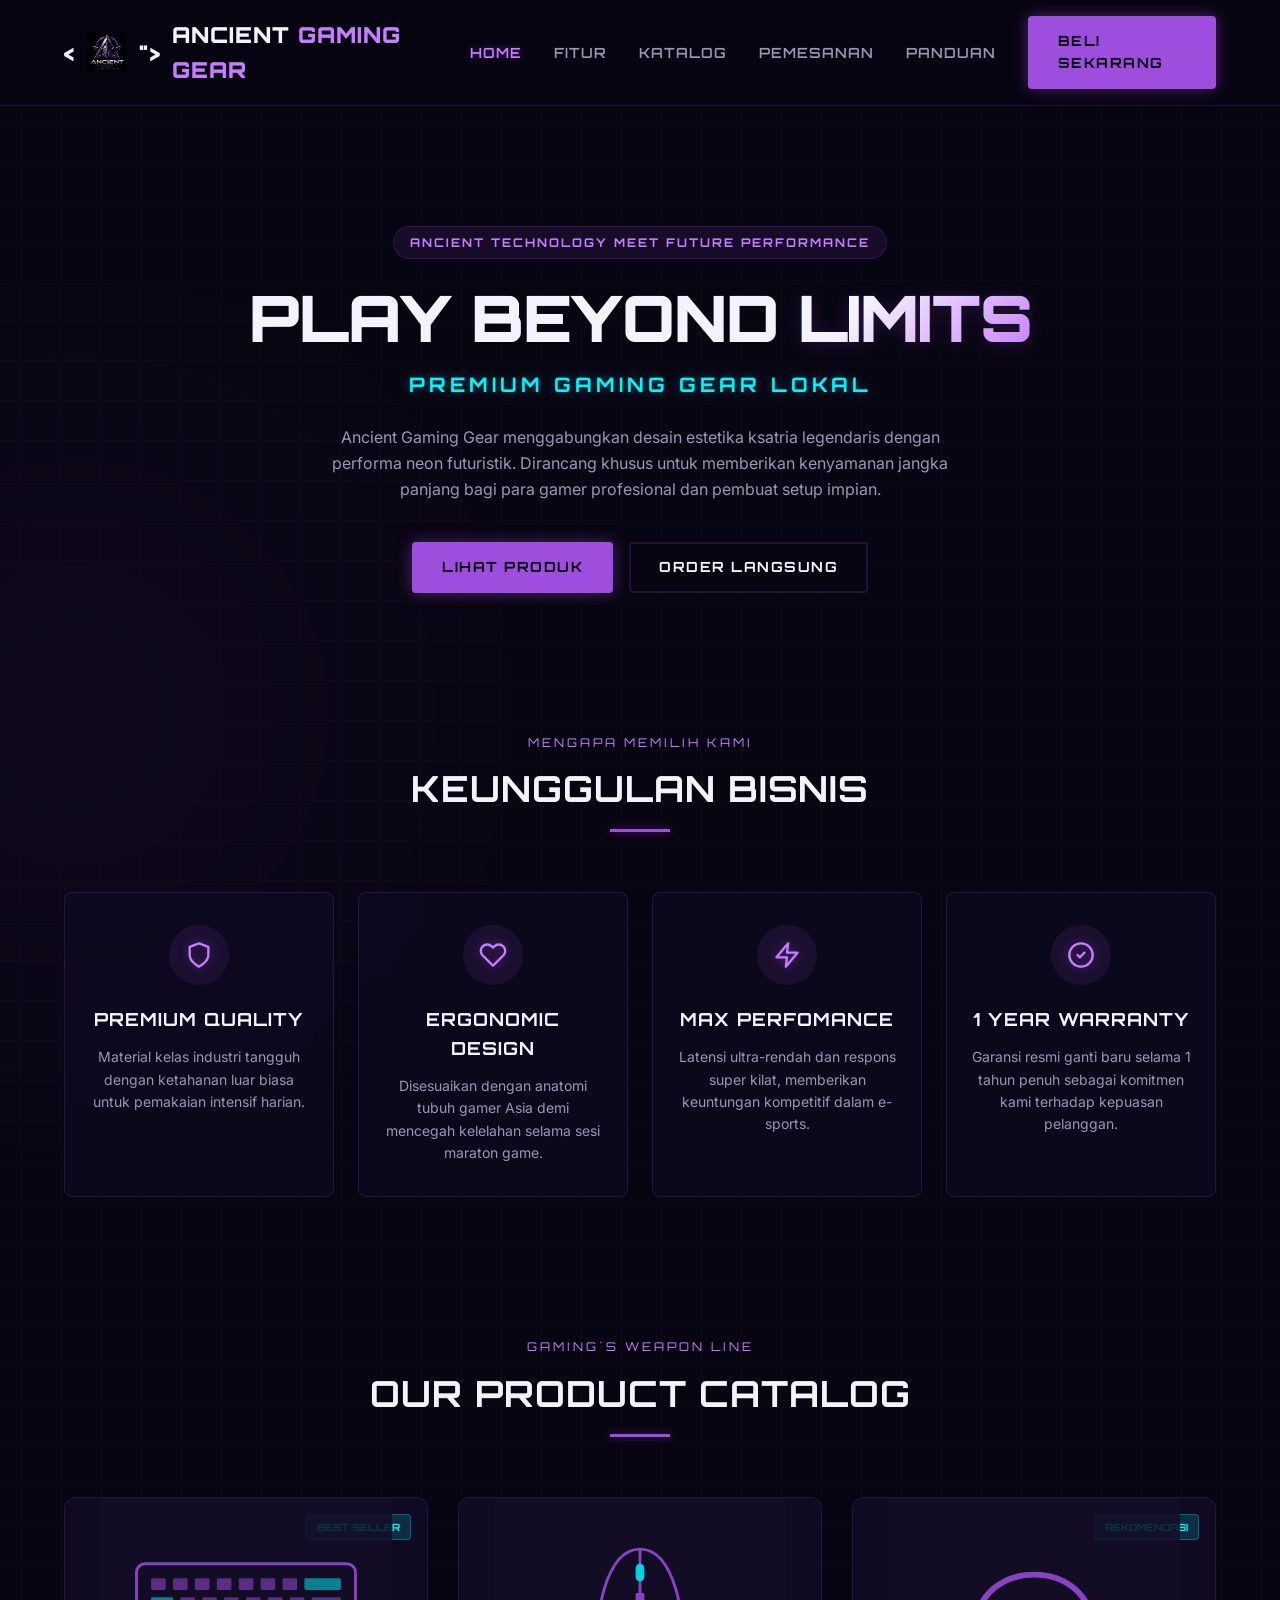
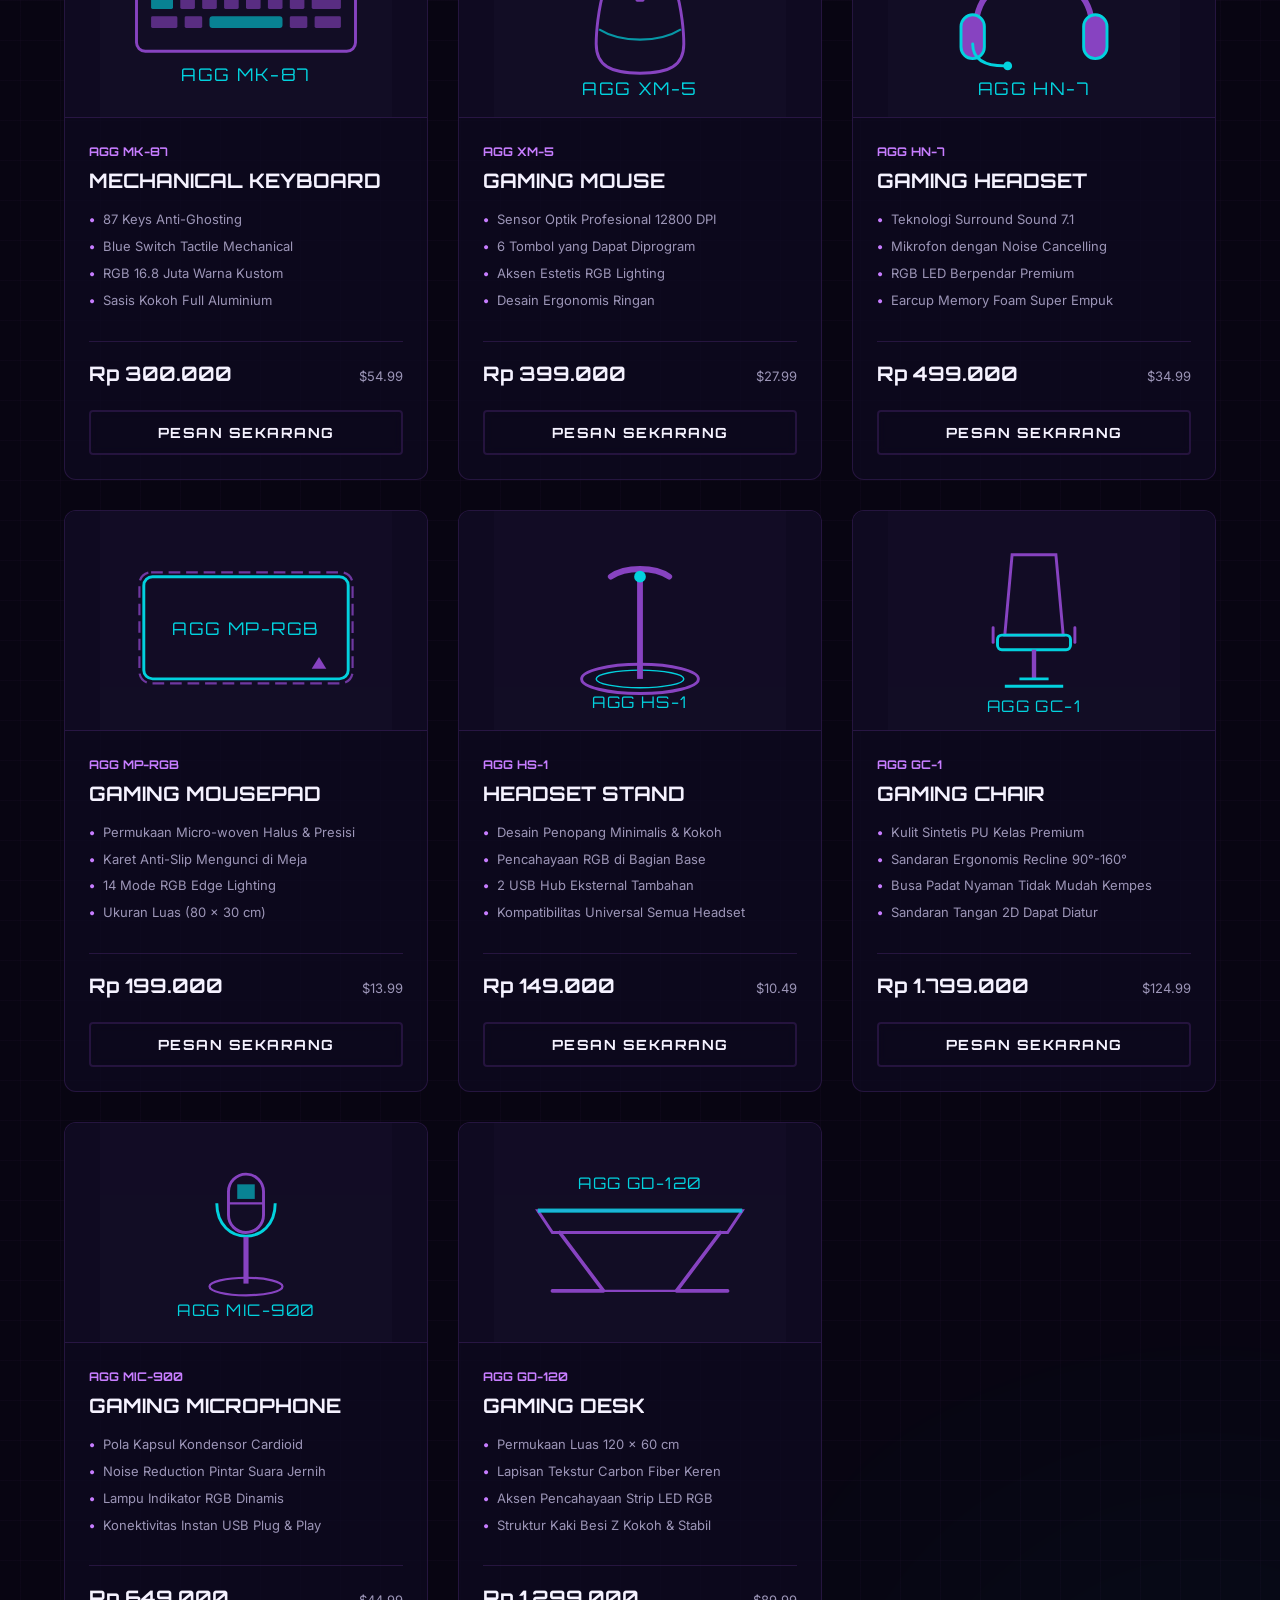
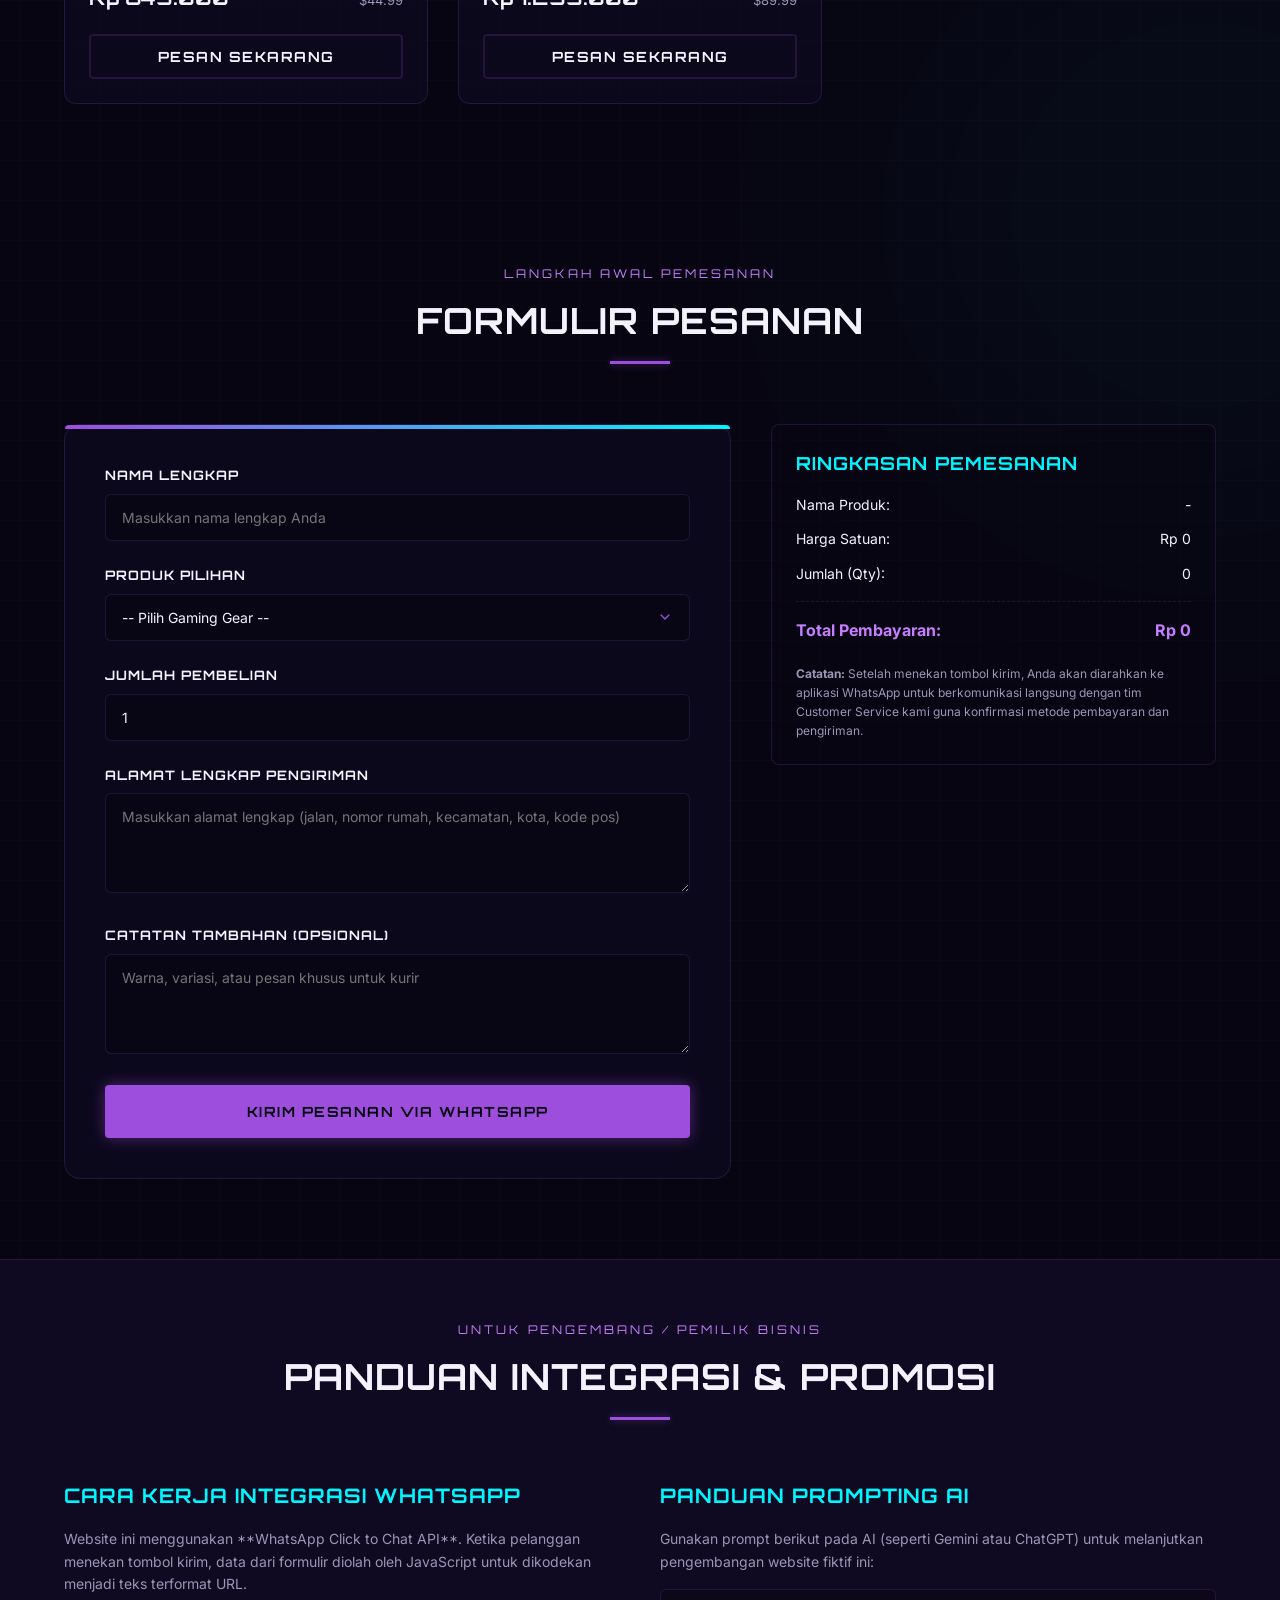
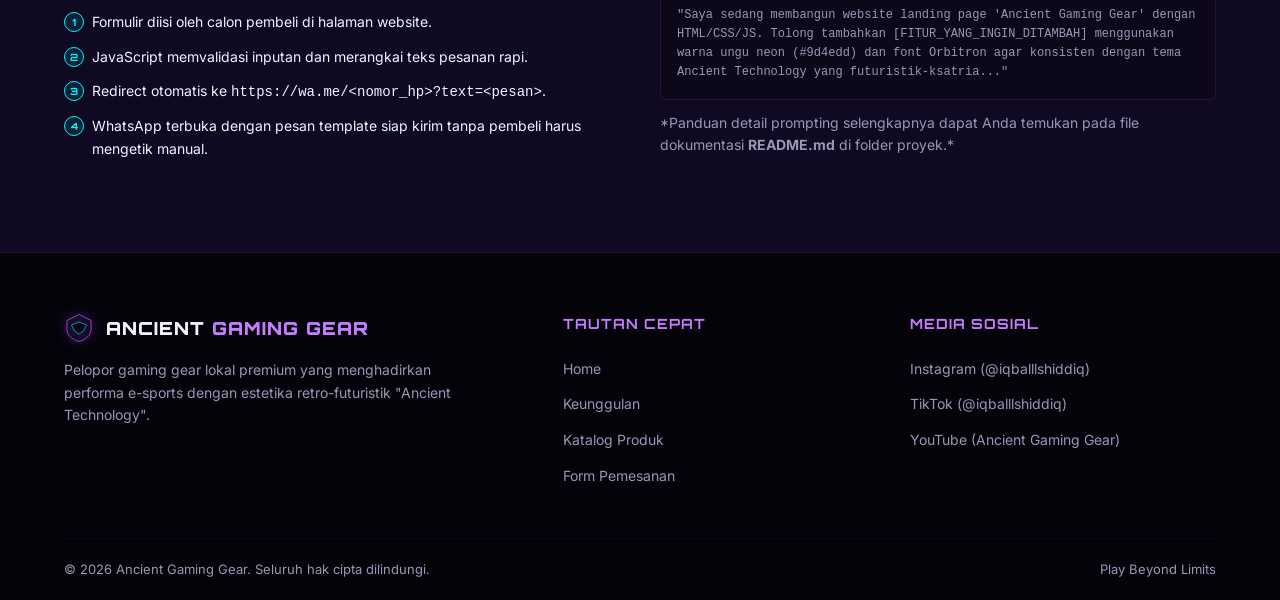
==== commit 98d0df70: "index.html" ====
--- a/index.html
+++ b/index.html
@@ -77,7 +77,7 @@
               <path d="M12 22s8-4 8-10V5l-8-3-8 3v7c0 6 8 10 8 10z"/>
             </svg>
           </div>
-          <h3>Kualitas Premium</h3>
+          <h3>Premium Quality</h3>
           <p>Material kelas industri tangguh dengan ketahanan luar biasa untuk pemakaian intensif harian.</p>
         </div>
 
@@ -88,7 +88,7 @@
               <path d="M20.84 4.61a5.5 5.5 0 0 0-7.78 0L12 5.67l-1.06-1.06a5.5 5.5 0 0 0-7.78 7.78l1.06 1.06L12 21.23l7.78-7.78 1.06-1.06a5.5 5.5 0 0 0 0-7.78z"/>
             </svg>
           </div>
-          <h3>Desain Ergonomis</h3>
+          <h3>Ergonomic Design</h3>
           <p>Disesuaikan dengan anatomi tubuh gamer Asia demi mencegah kelelahan selama sesi maraton game.</p>
         </div>
 
@@ -99,7 +99,7 @@
               <polygon points="13 2 3 14 12 14 11 22 21 10 12 10 13 2"/>
             </svg>
           </div>
-          <h3>Performa Maksimal</h3>
+          <h3>Max Perfomance</h3>
           <p>Latensi ultra-rendah dan respons super kilat, memberikan keuntungan kompetitif dalam e-sports.</p>
         </div>
 
@@ -111,8 +111,8 @@
               <path d="M9 12l2 2 4-4"/>
             </svg>
           </div>
-          <h3>Garansi 12 Bulan</h3>
-          <p>Garansi resmi ganti baru selama 12 bulan penuh sebagai komitmen kami terhadap kepuasan pelanggan.</p>
+          <h3>1 Year Warranty</h3>
+          <p>Garansi resmi ganti baru selama 1 tahun penuh sebagai komitmen kami terhadap kepuasan pelanggan.</p>
         </div>
       </div>
     </div>
@@ -122,8 +122,8 @@
   <section class="products" id="products">
     <div class="container">
       <div class="section-header">
-        <span class="section-subtitle">Lini Persenjataan Gaming</span>
-        <h2 class="section-title">Katalog Produk kami</h2>
+        <span class="section-subtitle">Gaming`s Weapon Line</span>
+        <h2 class="section-title">Our Product Catalog</h2>
       </div>
 
       <div class="products-grid">
